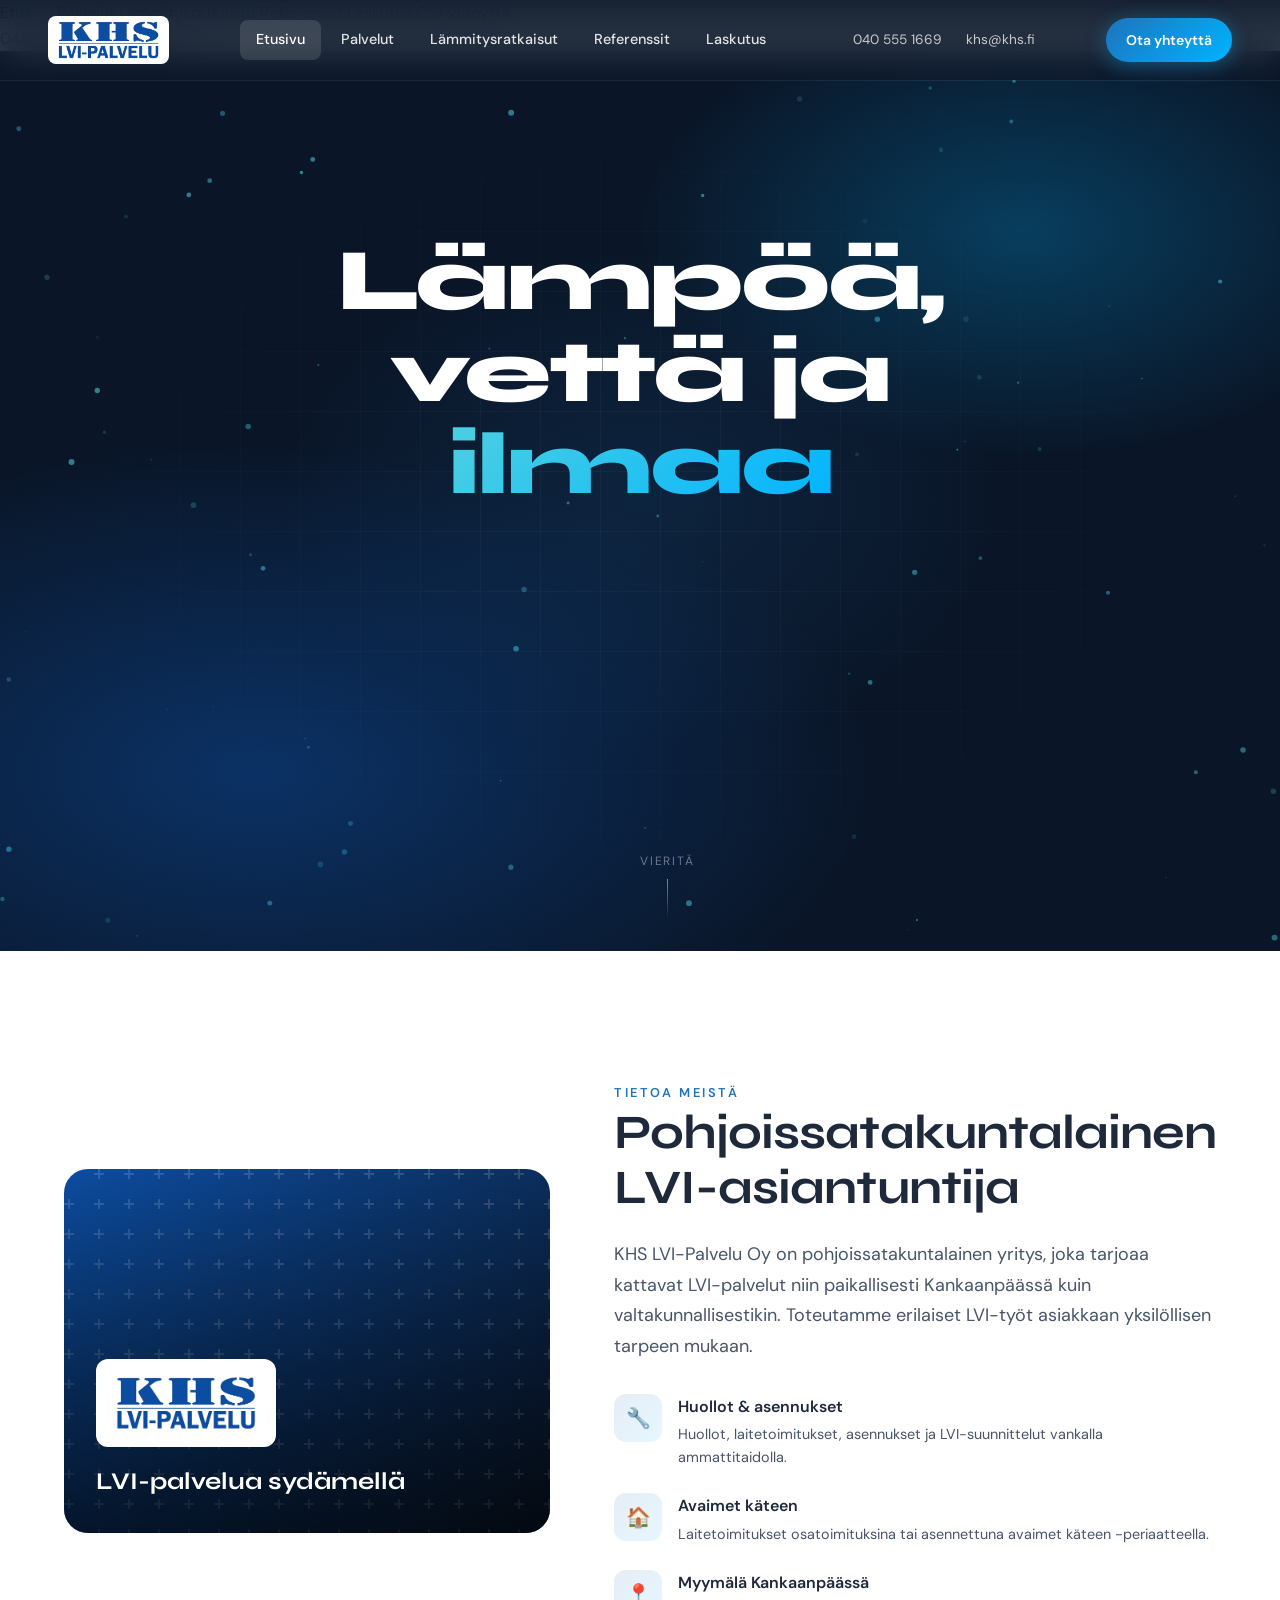
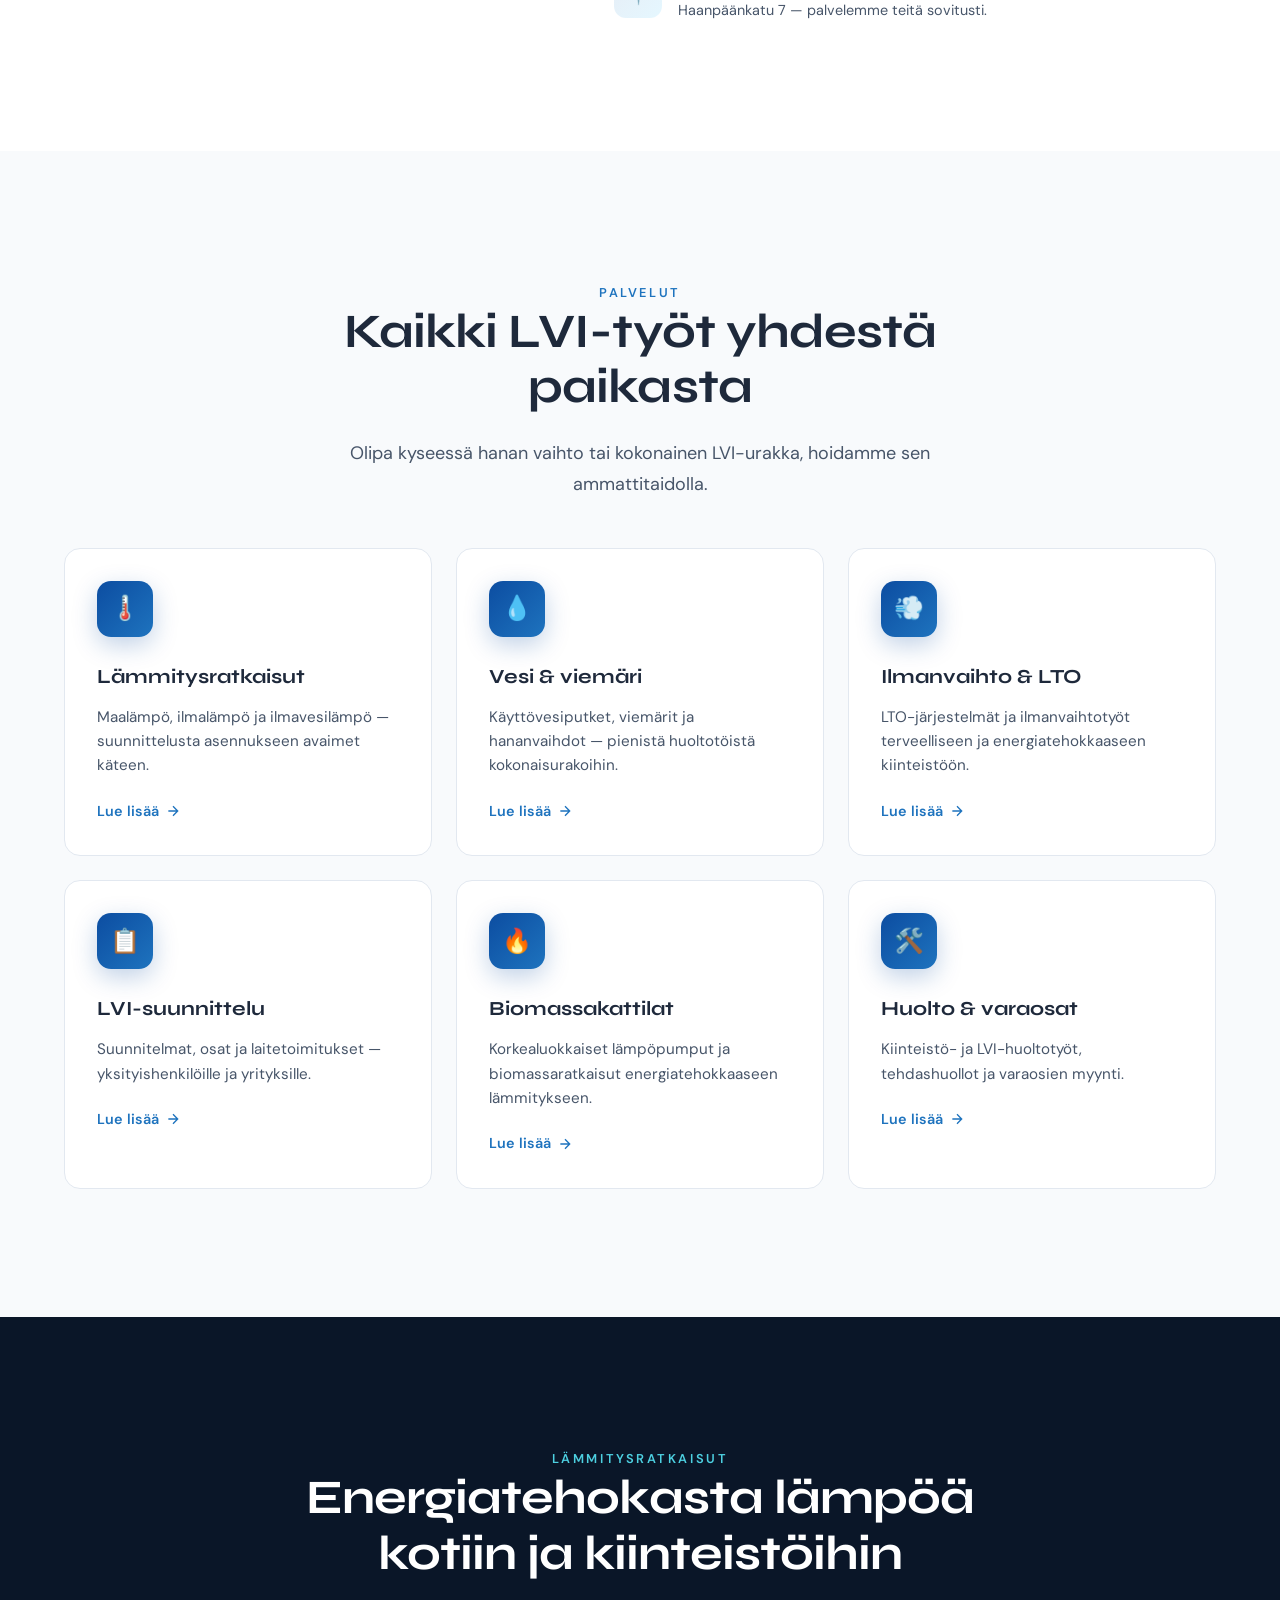
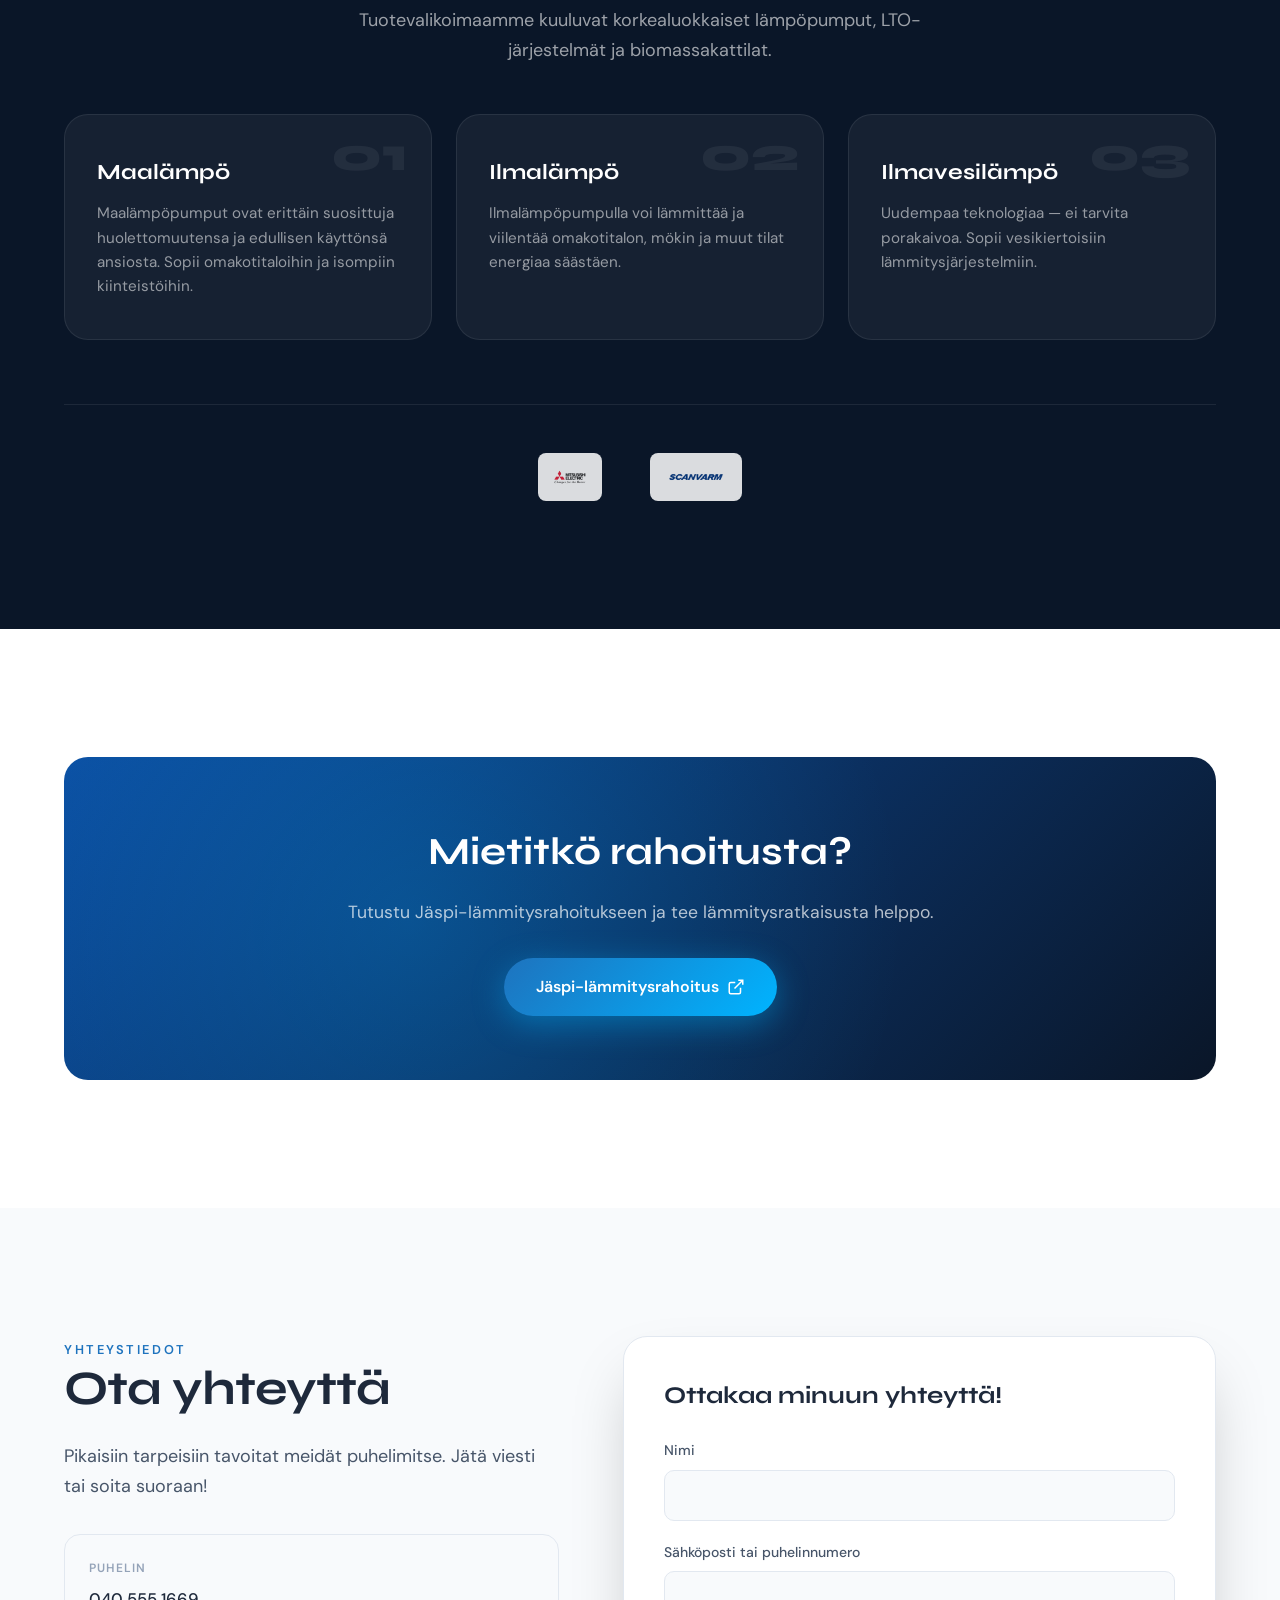
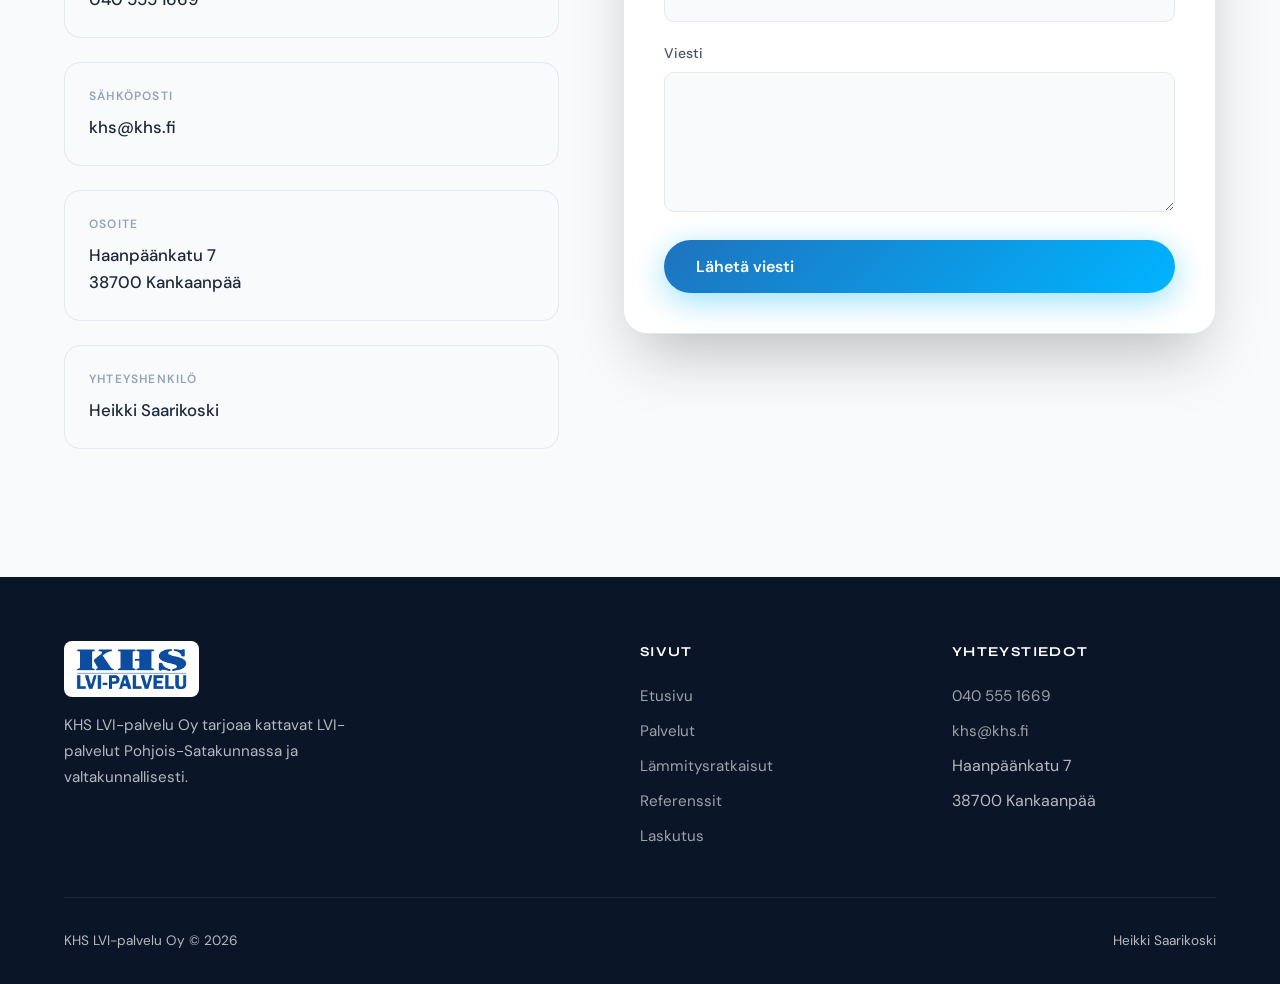
==== index.html @ 27356198 "Add modern KHS LVI-Palvelu website with hero animations and full content from khs.fi Co-authored-by:" ====
<!DOCTYPE html>
<html lang="fi">
<head>
  <meta charset="UTF-8">
  <meta name="viewport" content="width=device-width, initial-scale=1.0">
  <title>KHS LVI-Palvelu — Lämpö, vesi ja ilma</title>
  <meta name="description" content="KHS LVI-Palvelu Oy tarjoaa kattavat LVI-palvelut Kankaanpäässä ja valtakunnallisesti. Lämpöpumput, asennukset, huollot ja suunnittelu.">
  <link rel="preconnect" href="https://fonts.googleapis.com">
  <link rel="preconnect" href="https://fonts.gstatic.com" crossorigin>
  <link href="https://fonts.googleapis.com/css2?family=DM+Sans:ital,opsz,wght@0,9..40,400;0,9..40,500;0,9..40,600;0,9..40,700;1,9..40,400&family=Syne:wght@600;700;800&display=swap" rel="stylesheet">
  <link rel="stylesheet" href="css/styles.css">
  <link rel="icon" href="assets/KHS_logo_web.png" type="image/png">
</head>
<body>

  <!-- Preloader -->
  <div class="preloader" aria-hidden="true">
    <img src="assets/KHS_logo_web.png" alt="" class="preloader__logo">
    <div class="preloader__bar"><div class="preloader__progress"></div></div>
    <span class="preloader__text">Ladataan</span>
  </div>

  <!-- Navigation -->
  <nav class="nav nav--on-hero nav--at-top" aria-label="Päänavigaatio">
    <div class="nav__inner">
      <a href="index.html" class="nav__logo">
        <img src="assets/KHS_logo_web.png" alt="KHS LVI-Palvelu">
      </a>
      <ul class="nav__links">
        <li><a href="index.html" class="active">Etusivu</a></li>
        <li><a href="palvelut.html">Palvelut</a></li>
        <li><a href="lammitysratkaisut.html">Lämmitysratkaisut</a></li>
        <li><a href="referenssit.html">Referenssit</a></li>
        <li><a href="laskutus.html">Laskutus</a></li>
      </ul>
      <div class="nav__contact-bar">
        <a href="tel:+358405551669">040 555 1669</a>
        <a href="mailto:khs@khs.fi">khs@khs.fi</a>
      </div>
      <a href="yhteystiedot.html" class="nav__cta">Ota yhteyttä</a>
      <button class="nav__toggle" aria-label="Avaa valikko" aria-expanded="false">
        <span></span><span></span><span></span>
      </button>
    </div>
  </nav>

  <div class="nav__mobile" aria-hidden="true">
    <a href="index.html">Etusivu</a>
    <a href="palvelut.html">Palvelut</a>
    <a href="lammitysratkaisut.html">Lämmitysratkaisut</a>
    <a href="referenssit.html">Referenssit</a>
    <a href="laskutus.html">Laskutus</a>
    <a href="yhteystiedot.html">Ota yhteyttä</a>
    <div class="nav__mobile-contact">
      <a href="tel:+358405551669">040 555 1669</a>
      <a href="mailto:khs@khs.fi">khs@khs.fi</a>
    </div>
  </div>

  <!-- Hero -->
  <section class="hero" id="etusivu">
    <canvas class="hero__canvas" id="hero-canvas" aria-hidden="true"></canvas>
    <div class="hero__gradient" aria-hidden="true"></div>
    <div class="hero__grid" aria-hidden="true"></div>

    <div class="hero__content">
      <div class="hero__badge">Pohjois-Satakunta &middot; Kankaanpää</div>

      <h1 class="hero__title">
        <span class="word" style="animation-delay:2s">Lämpöä,</span>
        <span class="word" style="animation-delay:2.12s">vettä</span>
        <span class="word" style="animation-delay:2.24s">ja</span>
        <span class="word highlight" style="animation-delay:2.36s">ilmaa</span>
      </h1>

      <p class="hero__subtitle">
        Kattavat LVI-palvelut ammattitaidolla — hanan vaihdosta kokonaisiin urakoihin, paikallisesti ja valtakunnallisesti.
      </p>

      <div class="hero__actions">
        <a href="yhteystiedot.html" class="btn btn--primary">
          Pyydä tarjous
          <svg width="18" height="18" viewBox="0 0 24 24" fill="none" stroke="currentColor" stroke-width="2"><path d="M5 12h14M12 5l7 7-7 7"/></svg>
        </a>
        <a href="palvelut.html" class="btn btn--ghost">Tutustu palveluihin</a>
      </div>

      <div class="hero__stats">
        <div>
          <div class="hero__stat-num"><span data-count="15" data-suffix="+">0</span></div>
          <div class="hero__stat-label">Vuotta kokemusta</div>
        </div>
        <div>
          <div class="hero__stat-num"><span data-count="100" data-suffix="%">0</span></div>
          <div class="hero__stat-label">Asiakaslähtöisyys</div>
        </div>
        <div>
          <div class="hero__stat-num"><span data-count="24" data-suffix="/7">0</span></div>
          <div class="hero__stat-label">Pikainen tavoitettavuus</div>
        </div>
      </div>
    </div>

    <div class="hero__scroll" aria-hidden="true">
      <span>Vieritä</span>
      <div class="hero__scroll-line"></div>
    </div>
  </section>

  <!-- About -->
  <section class="section" id="meista">
    <div class="container">
      <div class="about-grid">
        <div class="about-visual reveal">
          <div class="about-visual__pattern"></div>
          <div class="about-visual__content">
            <img src="assets/KHS_logo_web.png" alt="KHS" class="about-visual__logo">
            <p class="about-visual__tagline">LVI-palvelua sydämellä</p>
          </div>
        </div>
        <div class="reveal">
          <span class="section__label">Tietoa meistä</span>
          <h2 class="section__title">Pohjoissatakuntalainen LVI-asiantuntija</h2>
          <p class="section__desc">
            KHS LVI-Palvelu Oy on pohjoissatakuntalainen yritys, joka tarjoaa kattavat LVI-palvelut niin paikallisesti Kankaanpäässä kuin valtakunnallisestikin. Toteutamme erilaiset LVI-työt asiakkaan yksilöllisen tarpeen mukaan.
          </p>
          <div class="about-features">
            <div class="about-feature">
              <div class="about-feature__icon">🔧</div>
              <div>
                <h4>Huollot &amp; asennukset</h4>
                <p>Huollot, laitetoimitukset, asennukset ja LVI-suunnittelut vankalla ammattitaidolla.</p>
              </div>
            </div>
            <div class="about-feature">
              <div class="about-feature__icon">🏠</div>
              <div>
                <h4>Avaimet käteen</h4>
                <p>Laitetoimitukset osatoimituksina tai asennettuna avaimet käteen -periaatteella.</p>
              </div>
            </div>
            <div class="about-feature">
              <div class="about-feature__icon">📍</div>
              <div>
                <h4>Myymälä Kankaanpäässä</h4>
                <p>Haanpäänkatu 7 — palvelemme teitä sovitusti.</p>
              </div>
            </div>
          </div>
        </div>
      </div>
    </div>
  </section>

  <!-- Services -->
  <section class="section section--gray" id="palvelut">
    <div class="container">
      <div class="reveal" style="text-align:center; max-width:700px; margin:0 auto;">
        <span class="section__label">Palvelut</span>
        <h2 class="section__title">Kaikki LVI-työt yhdestä paikasta</h2>
        <p class="section__desc" style="margin:0 auto;">
          Olipa kyseessä hanan vaihto tai kokonainen LVI-urakka, hoidamme sen ammattitaidolla.
        </p>
      </div>

      <div class="services-grid">
        <div class="service-card reveal">
          <div class="service-card__icon">🌡️</div>
          <h3>Lämmitysratkaisut</h3>
          <p>Maalämpö, ilmalämpö ja ilmavesilämpö — suunnittelusta asennukseen avaimet käteen.</p>
          <a href="lammitysratkaisut.html" class="service-card__link">
            Lue lisää <svg width="16" height="16" viewBox="0 0 24 24" fill="none" stroke="currentColor" stroke-width="2"><path d="M5 12h14M12 5l7 7-7 7"/></svg>
          </a>
        </div>
        <div class="service-card reveal">
          <div class="service-card__icon">💧</div>
          <h3>Vesi &amp; viemäri</h3>
          <p>Käyttövesiputket, viemärit ja hananvaihdot — pienistä huoltotöistä kokonaisurakoihin.</p>
          <a href="palvelut.html" class="service-card__link">
            Lue lisää <svg width="16" height="16" viewBox="0 0 24 24" fill="none" stroke="currentColor" stroke-width="2"><path d="M5 12h14M12 5l7 7-7 7"/></svg>
          </a>
        </div>
        <div class="service-card reveal">
          <div class="service-card__icon">💨</div>
          <h3>Ilmanvaihto &amp; LTO</h3>
          <p>LTO-järjestelmät ja ilmanvaihtotyöt terveelliseen ja energiatehokkaaseen kiinteistöön.</p>
          <a href="palvelut.html" class="service-card__link">
            Lue lisää <svg width="16" height="16" viewBox="0 0 24 24" fill="none" stroke="currentColor" stroke-width="2"><path d="M5 12h14M12 5l7 7-7 7"/></svg>
          </a>
        </div>
        <div class="service-card reveal">
          <div class="service-card__icon">📋</div>
          <h3>LVI-suunnittelu</h3>
          <p>Suunnitelmat, osat ja laitetoimitukset — yksityishenkilöille ja yrityksille.</p>
          <a href="palvelut.html" class="service-card__link">
            Lue lisää <svg width="16" height="16" viewBox="0 0 24 24" fill="none" stroke="currentColor" stroke-width="2"><path d="M5 12h14M12 5l7 7-7 7"/></svg>
          </a>
        </div>
        <div class="service-card reveal">
          <div class="service-card__icon">🔥</div>
          <h3>Biomassakattilat</h3>
          <p>Korkealuokkaiset lämpöpumput ja biomassaratkaisut energiatehokkaaseen lämmitykseen.</p>
          <a href="lammitysratkaisut.html" class="service-card__link">
            Lue lisää <svg width="16" height="16" viewBox="0 0 24 24" fill="none" stroke="currentColor" stroke-width="2"><path d="M5 12h14M12 5l7 7-7 7"/></svg>
          </a>
        </div>
        <div class="service-card reveal">
          <div class="service-card__icon">🛠️</div>
          <h3>Huolto &amp; varaosat</h3>
          <p>Kiinteistö- ja LVI-huoltotyöt, tehdashuollot ja varaosien myynti.</p>
          <a href="palvelut.html" class="service-card__link">
            Lue lisää <svg width="16" height="16" viewBox="0 0 24 24" fill="none" stroke="currentColor" stroke-width="2"><path d="M5 12h14M12 5l7 7-7 7"/></svg>
          </a>
        </div>
      </div>
    </div>
  </section>

  <!-- Heating -->
  <section class="section section--dark" id="lammitys">
    <div class="container">
      <div class="reveal" style="text-align:center; max-width:700px; margin:0 auto;">
        <span class="section__label">Lämmitysratkaisut</span>
        <h2 class="section__title">Energiatehokasta lämpöä kotiin ja kiinteistöihin</h2>
        <p class="section__desc" style="margin:0 auto;">
          Tuotevalikoimaamme kuuluvat korkealuokkaiset lämpöpumput, LTO-järjestelmät ja biomassakattilat.
        </p>
      </div>

      <div class="heating-showcase">
        <div class="heating-card reveal">
          <span class="heating-card__num">01</span>
          <h3>Maalämpö</h3>
          <p>Maalämpöpumput ovat erittäin suosittuja huolettomuutensa ja edullisen käyttönsä ansiosta. Sopii omakotitaloihin ja isompiin kiinteistöihin.</p>
        </div>
        <div class="heating-card reveal">
          <span class="heating-card__num">02</span>
          <h3>Ilmalämpö</h3>
          <p>Ilmalämpöpumpulla voi lämmittää ja viilentää omakotitalon, mökin ja muut tilat energiaa säästäen.</p>
        </div>
        <div class="heating-card reveal">
          <span class="heating-card__num">03</span>
          <h3>Ilmavesilämpö</h3>
          <p>Uudempaa teknologiaa — ei tarvita porakaivoa. Sopii vesikiertoisiin lämmitysjärjestelmiin.</p>
        </div>
      </div>

      <div class="partners reveal">
        <img src="assets/mitsubishi-logo.png" alt="Mitsubishi">
        <img src="assets/scanvarm-logo.png" alt="Scanvarm">
      </div>
    </div>
  </section>

  <!-- CTA -->
  <section class="section">
    <div class="container reveal">
      <div class="cta-banner">
        <div class="cta-banner__content">
          <h2>Mietitkö rahoitusta?</h2>
          <p>Tutustu Jäspi-lämmitysrahoitukseen ja tee lämmitysratkaisusta helppo.</p>
          <a href="https://jaspi.fi/rahoitus/" target="_blank" rel="noopener" class="btn btn--primary">
            Jäspi-lämmitysrahoitus
            <svg width="18" height="18" viewBox="0 0 24 24" fill="none" stroke="currentColor" stroke-width="2"><path d="M18 13v6a2 2 0 01-2 2H5a2 2 0 01-2-2V8a2 2 0 012-2h6M15 3h6v6M10 14L21 3"/></svg>
          </a>
        </div>
      </div>
    </div>
  </section>

  <!-- Contact -->
  <section class="section section--gray" id="yhteystiedot">
    <div class="container">
      <div class="contact-grid">
        <div class="reveal">
          <span class="section__label">Yhteystiedot</span>
          <h2 class="section__title">Ota yhteyttä</h2>
          <p class="section__desc">Pikaisiin tarpeisiin tavoitat meidät puhelimitse. Jätä viesti tai soita suoraan!</p>

          <div class="contact-info" style="margin-top:2rem;">
            <div class="contact-card">
              <div class="contact-card__label">Puhelin</div>
              <a href="tel:+358405551669">040 555 1669</a>
            </div>
            <div class="contact-card">
              <div class="contact-card__label">Sähköposti</div>
              <a href="mailto:khs@khs.fi">khs@khs.fi</a>
            </div>
            <div class="contact-card">
              <div class="contact-card__label">Osoite</div>
              <p>Haanpäänkatu 7<br>38700 Kankaanpää</p>
            </div>
            <div class="contact-card">
              <div class="contact-card__label">Yhteyshenkilö</div>
              <p>Heikki Saarikoski</p>
            </div>
          </div>
        </div>

        <div class="contact-form reveal">
          <h3>Ottakaa minuun yhteyttä!</h3>
          <form id="contact-form">
            <div class="form-group">
              <label for="name">Nimi</label>
              <input type="text" id="name" name="name" required>
            </div>
            <div class="form-group">
              <label for="contact">Sähköposti tai puhelinnumero</label>
              <input type="text" id="contact" name="contact" required>
            </div>
            <div class="form-group">
              <label for="message">Viesti</label>
              <textarea id="message" name="message" required></textarea>
            </div>
            <button type="submit" class="btn btn--primary" style="width:100%;">Lähetä viesti</button>
          </form>
        </div>
      </div>
    </div>
  </section>

  <!-- Footer -->
  <footer class="footer">
    <div class="container">
      <div class="footer__grid">
        <div class="footer__brand">
          <div class="footer__logo">
            <img src="assets/KHS_logo_web.png" alt="KHS LVI-Palvelu">
          </div>
          <p>KHS LVI-palvelu Oy tarjoaa kattavat LVI-palvelut Pohjois-Satakunnassa ja valtakunnallisesti.</p>
        </div>
        <div>
          <h4>Sivut</h4>
          <ul>
            <li><a href="index.html">Etusivu</a></li>
            <li><a href="palvelut.html">Palvelut</a></li>
            <li><a href="lammitysratkaisut.html">Lämmitysratkaisut</a></li>
            <li><a href="referenssit.html">Referenssit</a></li>
            <li><a href="laskutus.html">Laskutus</a></li>
          </ul>
        </div>
        <div>
          <h4>Yhteystiedot</h4>
          <ul>
            <li><a href="tel:+358405551669">040 555 1669</a></li>
            <li><a href="mailto:khs@khs.fi">khs@khs.fi</a></li>
            <li>Haanpäänkatu 7</li>
            <li>38700 Kankaanpää</li>
          </ul>
        </div>
      </div>
      <div class="footer__bottom">
        <span>KHS LVI-palvelu Oy &copy; 2026</span>
        <span>Heikki Saarikoski</span>
      </div>
    </div>
  </footer>

  <script src="js/main.js"></script>
</body>
</html>
---- css/styles.css ----
/* KHS LVI-Palvelu — Modern site styles */

:root {
  --blue-deep: #0a1628;
  --blue-brand: #0c4da1;
  --blue-logo: #004a99;
  --blue-accent: #1e73be;
  --blue-glow: #00b4ff;
  --cyan: #4dd0e1;
  --white: #ffffff;
  --gray-50: #f8fafc;
  --gray-100: #f1f5f9;
  --gray-200: #e2e8f0;
  --gray-400: #94a3b8;
  --gray-600: #475569;
  --gray-800: #1e293b;
  --radius: 16px;
  --radius-lg: 24px;
  --shadow: 0 25px 50px -12px rgba(12, 77, 161, 0.15);
  --shadow-lg: 0 32px 64px -16px rgba(0, 0, 0, 0.25);
  --font-display: 'Syne', system-ui, sans-serif;
  --font-body: 'DM Sans', system-ui, sans-serif;
  --nav-height: 80px;
  --transition: 0.4s cubic-bezier(0.16, 1, 0.3, 1);
}

*, *::before, *::after { box-sizing: border-box; margin: 0; padding: 0; }

html {
  scroll-behavior: smooth;
  font-size: 16px;
}

body {
  font-family: var(--font-body);
  color: var(--gray-800);
  background: var(--white);
  line-height: 1.6;
  overflow-x: hidden;
}

body.loading { overflow: hidden; }

img { max-width: 100%; height: auto; display: block; }
a { color: var(--blue-accent); text-decoration: none; transition: color 0.2s; }
a:hover { color: var(--blue-brand); }

/* ─── Preloader ─── */
.preloader {
  position: fixed;
  inset: 0;
  z-index: 10000;
  background: var(--blue-deep);
  display: flex;
  flex-direction: column;
  align-items: center;
  justify-content: center;
  gap: 2rem;
  transition: opacity 0.8s ease, visibility 0.8s ease;
}

.preloader.hidden {
  opacity: 0;
  visibility: hidden;
  pointer-events: none;
}

.preloader__logo {
  width: min(280px, 70vw);
  opacity: 0;
  transform: scale(0.8);
  animation: logoReveal 1.2s var(--transition) 0.2s forwards;
  filter: drop-shadow(0 0 40px rgba(0, 180, 255, 0.4));
}

.preloader__bar {
  width: 200px;
  height: 2px;
  background: rgba(255,255,255,0.1);
  border-radius: 2px;
  overflow: hidden;
}

.preloader__progress {
  height: 100%;
  width: 0;
  background: linear-gradient(90deg, var(--blue-accent), var(--blue-glow));
  border-radius: 2px;
  animation: loadBar 1.8s ease-in-out forwards;
}

.preloader__text {
  font-family: var(--font-display);
  font-size: 0.75rem;
  letter-spacing: 0.3em;
  text-transform: uppercase;
  color: rgba(255,255,255,0.4);
}

@keyframes logoReveal {
  to { opacity: 1; transform: scale(1); }
}

@keyframes loadBar {
  to { width: 100%; }
}

/* ─── Navigation ─── */
.nav {
  position: fixed;
  top: 0;
  left: 0;
  right: 0;
  z-index: 1000;
  height: var(--nav-height);
  display: flex;
  align-items: center;
  padding: 0 clamp(1rem, 4vw, 3rem);
  transition: background 0.4s ease, backdrop-filter 0.4s ease, box-shadow 0.4s ease;
}

/* Tumma lasipinta hero-osion päällä (myös sivun yläreuna) */
.nav--on-hero {
  background: rgba(10, 22, 40, 0.82);
  backdrop-filter: blur(18px);
  -webkit-backdrop-filter: blur(18px);
  box-shadow: 0 1px 0 rgba(255, 255, 255, 0.07);
}

.nav--on-hero.nav--at-top {
  background: linear-gradient(
    180deg,
    rgba(10, 22, 40, 0.95) 0%,
    rgba(10, 22, 40, 0.78) 100%
  );
}

/* Kiinteä vaalea palkki kun hero on vieritetty ohi */
.nav--solid {
  background: rgba(255, 255, 255, 0.97);
  backdrop-filter: blur(20px);
  -webkit-backdrop-filter: blur(20px);
  box-shadow: 0 1px 0 var(--gray-200);
}

.nav__inner {
  width: 100%;
  max-width: 1400px;
  margin: 0 auto;
  display: flex;
  align-items: center;
  justify-content: space-between;
  gap: 2rem;
}

.nav__logo img {
  height: 48px;
  width: auto;
  transition: transform 0.3s;
  background: var(--white);
  padding: 4px 10px;
  border-radius: 8px;
}

.nav__logo:hover img { transform: scale(1.03); }

.nav__links {
  display: flex;
  align-items: center;
  gap: 0.25rem;
  list-style: none;
}

.nav__links a {
  display: block;
  padding: 0.5rem 1rem;
  font-size: 0.9rem;
  font-weight: 500;
  border-radius: 8px;
  transition: color 0.2s, background 0.2s;
}

/* Tumma tausta (hero) */
.nav--on-hero .nav__links a { color: rgba(255, 255, 255, 0.88); }
.nav--on-hero .nav__links a:hover,
.nav--on-hero .nav__links a.active {
  color: var(--white);
  background: rgba(255, 255, 255, 0.12);
}

/* Vaalea tausta (sisältö) */
.nav--solid .nav__links a { color: var(--gray-600); }
.nav--solid .nav__links a:hover,
.nav--solid .nav__links a.active {
  color: var(--blue-brand);
  background: var(--gray-100);
}

.nav__cta {
  display: inline-flex;
  align-items: center;
  gap: 0.5rem;
  padding: 0.65rem 1.25rem;
  background: linear-gradient(135deg, var(--blue-accent), var(--blue-glow));
  color: var(--white) !important;
  font-weight: 600;
  font-size: 0.875rem;
  border-radius: 100px;
  box-shadow: 0 4px 20px rgba(0, 180, 255, 0.35);
  transition: transform 0.2s, box-shadow 0.2s;
}

.nav__cta:hover {
  transform: translateY(-2px);
  box-shadow: 0 8px 30px rgba(0, 180, 255, 0.5);
  color: var(--white) !important;
}

.nav__toggle {
  display: none;
  background: none;
  border: none;
  cursor: pointer;
  padding: 0.5rem;
}

.nav__toggle span {
  display: block;
  width: 24px;
  height: 2px;
  background: currentColor;
  margin: 5px 0;
  transition: 0.3s;
}

.nav--on-hero .nav__toggle { color: var(--white); }
.nav--solid .nav__toggle { color: var(--gray-800); }

.nav__contact-bar {
  display: flex;
  gap: 1.5rem;
  font-size: 0.85rem;
}

.nav__contact-bar a {
  display: flex;
  align-items: center;
  gap: 0.4rem;
  transition: color 0.2s;
}

.nav--on-hero .nav__contact-bar a { color: rgba(255, 255, 255, 0.75); }
.nav--solid .nav__contact-bar a { color: var(--gray-600); }

/* ─── Hero ─── */
.hero {
  position: relative;
  min-height: 100vh;
  min-height: 100dvh;
  display: flex;
  align-items: center;
  justify-content: center;
  overflow: hidden;
  background: var(--blue-deep);
}

.hero__canvas {
  position: absolute;
  inset: 0;
  width: 100%;
  height: 100%;
}

.hero__gradient {
  position: absolute;
  inset: 0;
  background:
    radial-gradient(ellipse 80% 60% at 20% 80%, rgba(12, 77, 161, 0.5) 0%, transparent 60%),
    radial-gradient(ellipse 60% 50% at 80% 20%, rgba(0, 180, 255, 0.25) 0%, transparent 50%),
    radial-gradient(ellipse 40% 40% at 50% 50%, rgba(30, 115, 190, 0.15) 0%, transparent 70%);
  animation: gradientShift 12s ease-in-out infinite alternate;
}

@keyframes gradientShift {
  0% { opacity: 0.8; transform: scale(1); }
  100% { opacity: 1; transform: scale(1.05); }
}

.hero__grid {
  position: absolute;
  inset: 0;
  background-image:
    linear-gradient(rgba(255,255,255,0.03) 1px, transparent 1px),
    linear-gradient(90deg, rgba(255,255,255,0.03) 1px, transparent 1px);
  background-size: 60px 60px;
  mask-image: radial-gradient(ellipse 70% 70% at 50% 50%, black 20%, transparent 70%);
}

.hero__content {
  position: relative;
  z-index: 2;
  text-align: center;
  padding: calc(var(--nav-height) + 2rem) clamp(1.5rem, 5vw, 4rem) 4rem;
  max-width: 1000px;
}

.hero__badge {
  display: inline-flex;
  align-items: center;
  gap: 0.5rem;
  padding: 0.5rem 1rem;
  background: rgba(255,255,255,0.08);
  border: 1px solid rgba(255,255,255,0.12);
  border-radius: 100px;
  font-size: 0.8rem;
  color: var(--cyan);
  margin-bottom: 2rem;
  opacity: 0;
  transform: translateY(20px);
  animation: fadeUp 0.8s var(--transition) 2s forwards;
}

.hero__badge::before {
  content: '';
  width: 6px;
  height: 6px;
  background: var(--cyan);
  border-radius: 50%;
  animation: pulse 2s infinite;
}

@keyframes pulse {
  0%, 100% { opacity: 1; transform: scale(1); }
  50% { opacity: 0.5; transform: scale(1.5); }
}

.hero__title {
  font-family: var(--font-display);
  font-size: clamp(2.5rem, 8vw, 5.5rem);
  font-weight: 800;
  color: var(--white);
  line-height: 1.05;
  letter-spacing: -0.03em;
  margin-bottom: 1.5rem;
}

.hero__title .word {
  display: inline-block;
  opacity: 0;
  transform: translateY(60px) rotateX(40deg);
  animation: wordReveal 0.9s var(--transition) forwards;
}

.hero__title .highlight {
  background: linear-gradient(135deg, var(--cyan), var(--blue-glow));
  -webkit-background-clip: text;
  -webkit-text-fill-color: transparent;
  background-clip: text;
}

@keyframes wordReveal {
  to { opacity: 1; transform: translateY(0) rotateX(0); }
}

.hero__subtitle {
  font-size: clamp(1rem, 2.5vw, 1.25rem);
  color: rgba(255,255,255,0.65);
  max-width: 600px;
  margin: 0 auto 2.5rem;
  opacity: 0;
  animation: fadeUp 0.8s var(--transition) 2.4s forwards;
}

@keyframes fadeUp {
  to { opacity: 1; transform: translateY(0); }
}

.hero__actions {
  display: flex;
  flex-wrap: wrap;
  gap: 1rem;
  justify-content: center;
  opacity: 0;
  animation: fadeUp 0.8s var(--transition) 2.6s forwards;
}

.btn {
  display: inline-flex;
  align-items: center;
  gap: 0.5rem;
  padding: 1rem 2rem;
  font-family: var(--font-body);
  font-size: 1rem;
  font-weight: 600;
  border-radius: 100px;
  border: none;
  cursor: pointer;
  transition: all 0.3s;
  text-decoration: none;
}

.btn--primary {
  background: linear-gradient(135deg, var(--blue-accent), var(--blue-glow));
  color: var(--white);
  box-shadow: 0 8px 32px rgba(0, 180, 255, 0.4);
}

.btn--primary:hover {
  transform: translateY(-3px);
  box-shadow: 0 12px 40px rgba(0, 180, 255, 0.55);
  color: var(--white);
}

.btn--ghost {
  background: rgba(255,255,255,0.08);
  color: var(--white);
  border: 1px solid rgba(255,255,255,0.2);
  backdrop-filter: blur(10px);
}

.btn--ghost:hover {
  background: rgba(255,255,255,0.15);
  color: var(--white);
  transform: translateY(-3px);
}

.btn--outline {
  background: transparent;
  color: var(--blue-brand);
  border: 2px solid var(--blue-brand);
}

.btn--outline:hover {
  background: var(--blue-brand);
  color: var(--white);
}

.hero__scroll {
  position: absolute;
  bottom: 2rem;
  left: 50%;
  transform: translateX(-50%);
  display: flex;
  flex-direction: column;
  align-items: center;
  gap: 0.5rem;
  color: rgba(255,255,255,0.4);
  font-size: 0.75rem;
  letter-spacing: 0.15em;
  text-transform: uppercase;
  opacity: 0;
  animation: fadeUp 0.8s ease 3s forwards;
}

.hero__scroll-line {
  width: 1px;
  height: 40px;
  background: linear-gradient(to bottom, var(--blue-glow), transparent);
  animation: scrollBounce 2s ease-in-out infinite;
}

@keyframes scrollBounce {
  0%, 100% { transform: scaleY(1); opacity: 1; }
  50% { transform: scaleY(0.5); opacity: 0.5; }
}

.hero__stats {
  display: flex;
  justify-content: center;
  gap: clamp(2rem, 6vw, 5rem);
  margin-top: 4rem;
  padding-top: 3rem;
  border-top: 1px solid rgba(255,255,255,0.08);
  opacity: 0;
  animation: fadeUp 0.8s var(--transition) 2.8s forwards;
}

.hero__stat-num {
  font-family: var(--font-display);
  font-size: clamp(2rem, 4vw, 3rem);
  font-weight: 800;
  color: var(--white);
  line-height: 1;
}

.hero__stat-num span {
  background: linear-gradient(135deg, var(--cyan), var(--blue-glow));
  -webkit-background-clip: text;
  -webkit-text-fill-color: transparent;
  background-clip: text;
}

.hero__stat-label {
  font-size: 0.85rem;
  color: rgba(255,255,255,0.5);
  margin-top: 0.25rem;
}

/* ─── Sections ─── */
.section {
  padding: clamp(4rem, 10vw, 8rem) clamp(1.5rem, 5vw, 4rem);
}

.section--gray { background: var(--gray-50); }
.section--dark { background: var(--blue-deep); color: var(--white); }

.container {
  max-width: 1200px;
  margin: 0 auto;
}

.section__label {
  font-size: 0.8rem;
  font-weight: 600;
  letter-spacing: 0.2em;
  text-transform: uppercase;
  color: var(--blue-accent);
  margin-bottom: 1rem;
}

.section--dark .section__label { color: var(--cyan); }

.section__title {
  font-family: var(--font-display);
  font-size: clamp(2rem, 4vw, 3rem);
  font-weight: 700;
  line-height: 1.15;
  letter-spacing: -0.02em;
  margin-bottom: 1.5rem;
}

.section__desc {
  font-size: 1.125rem;
  color: var(--gray-600);
  max-width: 640px;
  line-height: 1.7;
}

.section--dark .section__desc { color: rgba(255,255,255,0.6); }

/* Reveal animations */
.reveal {
  opacity: 0;
  transform: translateY(40px);
  transition: opacity 0.8s var(--transition), transform 0.8s var(--transition);
}

.reveal.visible {
  opacity: 1;
  transform: translateY(0);
}

/* ─── About ─── */
.about-grid {
  display: grid;
  grid-template-columns: 1fr 1fr;
  gap: 4rem;
  align-items: center;
}

.about-visual {
  position: relative;
  border-radius: var(--radius-lg);
  overflow: hidden;
  aspect-ratio: 4/3;
  background: linear-gradient(135deg, var(--blue-brand), var(--blue-deep));
}

.about-visual__pattern {
  position: absolute;
  inset: 0;
  opacity: 0.15;
  background-image: url("data:image/svg+xml,%3Csvg width='60' height='60' viewBox='0 0 60 60' xmlns='http://www.w3.org/2000/svg'%3E%3Cg fill='none' fill-rule='evenodd'%3E%3Cg fill='%23ffffff' fill-opacity='1'%3E%3Cpath d='M36 34v-4h-2v4h-4v2h4v4h2v-4h4v-2h-4zm0-30V0h-2v4h-4v2h4v4h2V6h4V4h-4zM6 34v-4H4v4H0v2h4v4h2v-4h4v-2H6zM6 4V0H4v4H0v2h4v4h2V6h4V4H6z'/%3E%3C/g%3E%3C/g%3E%3C/svg%3E");
}

.about-visual__content {
  position: absolute;
  inset: 0;
  display: flex;
  flex-direction: column;
  justify-content: flex-end;
  padding: 2rem;
  background: linear-gradient(to top, rgba(0,0,0,0.6), transparent);
}

.about-visual__logo {
  width: 180px;
  background: var(--white);
  padding: 1rem 1.25rem;
  border-radius: 12px;
  margin-bottom: 1rem;
}

.about-visual__tagline {
  font-family: var(--font-display);
  font-size: 1.5rem;
  font-weight: 700;
  color: var(--white);
}

.about-features {
  display: grid;
  gap: 1.5rem;
  margin-top: 2rem;
}

.about-feature {
  display: flex;
  gap: 1rem;
  align-items: flex-start;
}

.about-feature__icon {
  flex-shrink: 0;
  width: 48px;
  height: 48px;
  display: flex;
  align-items: center;
  justify-content: center;
  background: linear-gradient(135deg, rgba(12,77,161,0.1), rgba(0,180,255,0.1));
  border-radius: 12px;
  font-size: 1.25rem;
}

.about-feature h4 {
  font-weight: 600;
  margin-bottom: 0.25rem;
}

.about-feature p {
  font-size: 0.9rem;
  color: var(--gray-600);
}

/* ─── Services cards ─── */
.services-grid {
  display: grid;
  grid-template-columns: repeat(auto-fit, minmax(280px, 1fr));
  gap: 1.5rem;
  margin-top: 3rem;
}

.service-card {
  position: relative;
  padding: 2rem;
  background: var(--white);
  border-radius: var(--radius);
  border: 1px solid var(--gray-200);
  transition: all 0.4s var(--transition);
  overflow: hidden;
}

.service-card::before {
  content: '';
  position: absolute;
  top: 0;
  left: 0;
  right: 0;
  height: 3px;
  background: linear-gradient(90deg, var(--blue-accent), var(--blue-glow));
  transform: scaleX(0);
  transform-origin: left;
  transition: transform 0.4s var(--transition);
}

.service-card:hover {
  transform: translateY(-8px);
  box-shadow: var(--shadow);
  border-color: transparent;
}

.service-card:hover::before { transform: scaleX(1); }

.service-card__icon {
  width: 56px;
  height: 56px;
  display: flex;
  align-items: center;
  justify-content: center;
  background: linear-gradient(135deg, var(--blue-brand), var(--blue-accent));
  border-radius: 14px;
  font-size: 1.5rem;
  margin-bottom: 1.5rem;
  box-shadow: 0 8px 24px rgba(12, 77, 161, 0.25);
}

.service-card h3 {
  font-family: var(--font-display);
  font-size: 1.25rem;
  font-weight: 700;
  margin-bottom: 0.75rem;
}

.service-card p {
  font-size: 0.95rem;
  color: var(--gray-600);
  margin-bottom: 1.25rem;
}

.service-card__link {
  display: inline-flex;
  align-items: center;
  gap: 0.4rem;
  font-weight: 600;
  font-size: 0.9rem;
}

.service-card__link svg {
  transition: transform 0.2s;
}

.service-card:hover .service-card__link svg {
  transform: translateX(4px);
}

/* ─── Heating showcase ─── */
.heating-showcase {
  display: grid;
  grid-template-columns: repeat(3, 1fr);
  gap: 1.5rem;
  margin-top: 3rem;
}

.heating-card {
  position: relative;
  padding: 2.5rem 2rem;
  border-radius: var(--radius-lg);
  background: rgba(255,255,255,0.05);
  border: 1px solid rgba(255,255,255,0.08);
  transition: all 0.4s;
  overflow: hidden;
}

.heating-card:hover {
  background: rgba(255,255,255,0.08);
  border-color: rgba(0, 180, 255, 0.3);
  transform: translateY(-4px);
}

.heating-card__num {
  font-family: var(--font-display);
  font-size: 3rem;
  font-weight: 800;
  color: rgba(255,255,255,0.06);
  position: absolute;
  top: 1rem;
  right: 1.5rem;
  line-height: 1;
}

.heating-card h3 {
  font-family: var(--font-display);
  font-size: 1.35rem;
  font-weight: 700;
  margin-bottom: 0.75rem;
  color: var(--white);
}

.heating-card p {
  font-size: 0.95rem;
  color: rgba(255,255,255,0.55);
  line-height: 1.6;
}

.partners {
  display: flex;
  align-items: center;
  justify-content: center;
  gap: 3rem;
  flex-wrap: wrap;
  margin-top: 4rem;
  padding-top: 3rem;
  border-top: 1px solid rgba(255,255,255,0.08);
}

.partners img {
  height: 48px;
  width: auto;
  opacity: 0.85;
  background: var(--white);
  padding: 8px 16px;
  border-radius: 8px;
  transition: opacity 0.3s;
}

.partners img:hover { opacity: 1; }

/* ─── References ─── */
.refs-timeline {
  margin-top: 3rem;
}

.refs-year {
  margin-bottom: 3rem;
}

.refs-year h3 {
  font-family: var(--font-display);
  font-size: 2rem;
  font-weight: 800;
  color: var(--blue-brand);
  margin-bottom: 1.5rem;
  display: flex;
  align-items: center;
  gap: 1rem;
}

.refs-year h3::after {
  content: '';
  flex: 1;
  height: 1px;
  background: var(--gray-200);
}

.refs-list {
  display: grid;
  gap: 1rem;
  list-style: none;
}

.refs-item {
  padding: 1.25rem 1.5rem;
  background: var(--white);
  border-radius: var(--radius);
  border: 1px solid var(--gray-200);
  transition: all 0.3s;
}

.refs-item:hover {
  border-color: var(--blue-accent);
  box-shadow: var(--shadow);
}

.refs-item strong {
  display: block;
  font-weight: 600;
  margin-bottom: 0.25rem;
}

.refs-item span {
  font-size: 0.9rem;
  color: var(--gray-600);
}

.refs-sub {
  list-style: none;
  margin-top: 0.5rem;
  padding-left: 1rem;
  border-left: 2px solid var(--blue-accent);
}

.refs-sub li {
  font-size: 0.85rem;
  color: var(--gray-600);
  padding: 0.15rem 0;
}

/* ─── Contact ─── */
.contact-grid {
  display: grid;
  grid-template-columns: 1fr 1.2fr;
  gap: 4rem;
  align-items: start;
}

.contact-info {
  display: grid;
  gap: 1.5rem;
}

.contact-card {
  padding: 1.5rem;
  background: var(--gray-50);
  border-radius: var(--radius);
  border: 1px solid var(--gray-200);
  transition: all 0.3s;
}

.contact-card:hover {
  border-color: var(--blue-accent);
  box-shadow: var(--shadow);
}

.contact-card__label {
  font-size: 0.75rem;
  font-weight: 600;
  text-transform: uppercase;
  letter-spacing: 0.1em;
  color: var(--gray-400);
  margin-bottom: 0.5rem;
}

.contact-card a,
.contact-card p {
  font-size: 1.05rem;
  color: var(--gray-800);
  font-weight: 500;
}

.contact-form {
  background: var(--white);
  padding: 2.5rem;
  border-radius: var(--radius-lg);
  box-shadow: var(--shadow-lg);
  border: 1px solid var(--gray-200);
}

.contact-form h3 {
  font-family: var(--font-display);
  font-size: 1.5rem;
  font-weight: 700;
  margin-bottom: 1.5rem;
}

.form-group {
  margin-bottom: 1.25rem;
}

.form-group label {
  display: block;
  font-size: 0.875rem;
  font-weight: 500;
  margin-bottom: 0.5rem;
  color: var(--gray-600);
}

.form-group input,
.form-group textarea {
  width: 100%;
  padding: 0.875rem 1rem;
  font-family: var(--font-body);
  font-size: 1rem;
  border: 1px solid var(--gray-200);
  border-radius: 10px;
  background: var(--gray-50);
  transition: all 0.2s;
  color: var(--gray-800);
}

.form-group input:focus,
.form-group textarea:focus {
  outline: none;
  border-color: var(--blue-accent);
  background: var(--white);
  box-shadow: 0 0 0 3px rgba(30, 115, 190, 0.15);
}

.form-group textarea {
  resize: vertical;
  min-height: 140px;
}

/* ─── CTA Banner ─── */
.cta-banner {
  position: relative;
  padding: 4rem;
  border-radius: var(--radius-lg);
  background: linear-gradient(135deg, var(--blue-brand), var(--blue-deep));
  overflow: hidden;
  text-align: center;
}

.cta-banner::before {
  content: '';
  position: absolute;
  inset: 0;
  background: radial-gradient(circle at 30% 50%, rgba(0, 180, 255, 0.2), transparent 60%);
}

.cta-banner__content {
  position: relative;
  z-index: 1;
}

.cta-banner h2 {
  font-family: var(--font-display);
  font-size: clamp(1.75rem, 3vw, 2.5rem);
  font-weight: 700;
  color: var(--white);
  margin-bottom: 1rem;
}

.cta-banner p {
  color: rgba(255,255,255,0.7);
  margin-bottom: 2rem;
  font-size: 1.1rem;
}

/* ─── Page header (subpages) ─── */
.page-hero {
  padding: calc(var(--nav-height) + 4rem) clamp(1.5rem, 5vw, 4rem) 4rem;
  background: linear-gradient(135deg, var(--blue-deep) 0%, var(--blue-brand) 100%);
  position: relative;
  overflow: hidden;
}

.page-hero::before {
  content: '';
  position: absolute;
  inset: 0;
  background:
    radial-gradient(ellipse 50% 80% at 80% 50%, rgba(0, 180, 255, 0.15), transparent),
    radial-gradient(ellipse 40% 60% at 10% 80%, rgba(30, 115, 190, 0.2), transparent);
}

.page-hero .container {
  position: relative;
  z-index: 1;
}

.page-hero h1 {
  font-family: var(--font-display);
  font-size: clamp(2.5rem, 5vw, 4rem);
  font-weight: 800;
  color: var(--white);
  letter-spacing: -0.02em;
  margin-bottom: 1rem;
}

.page-hero p {
  font-size: 1.15rem;
  color: rgba(255,255,255,0.65);
  max-width: 600px;
}

/* ─── Content pages ─── */
.content-page {
  padding: 4rem clamp(1.5rem, 5vw, 4rem) 6rem;
}

.content-page .prose {
  max-width: 800px;
}

.content-page .prose h2 {
  font-family: var(--font-display);
  font-size: 1.75rem;
  font-weight: 700;
  margin: 2.5rem 0 1rem;
  color: var(--blue-brand);
}

.content-page .prose h2:first-child { margin-top: 0; }

.content-page .prose p {
  margin-bottom: 1.25rem;
  line-height: 1.8;
  color: var(--gray-600);
}

.content-page .prose ul {
  margin: 1rem 0 1.5rem 1.5rem;
  color: var(--gray-600);
}

.content-page .prose ul li {
  margin-bottom: 0.5rem;
  line-height: 1.7;
}

.content-page .prose ul ul {
  margin-top: 0.5rem;
  list-style: circle;
}

.content-page .prose strong { color: var(--gray-800); }

.info-box {
  padding: 2rem;
  background: var(--gray-50);
  border-radius: var(--radius);
  border-left: 4px solid var(--blue-accent);
  margin: 2rem 0;
}

.info-box p { margin-bottom: 0.5rem; }
.info-box p:last-child { margin-bottom: 0; }

/* ─── Footer ─── */
.footer {
  background: var(--blue-deep);
  color: rgba(255,255,255,0.7);
  padding: 4rem clamp(1.5rem, 5vw, 4rem) 2rem;
}

.footer__grid {
  display: grid;
  grid-template-columns: 2fr 1fr 1fr;
  gap: 3rem;
  margin-bottom: 3rem;
}

.footer__logo img {
  height: 56px;
  background: var(--white);
  padding: 6px 12px;
  border-radius: 8px;
  margin-bottom: 1rem;
}

.footer__brand p {
  font-size: 0.95rem;
  line-height: 1.7;
  max-width: 320px;
}

.footer h4 {
  font-family: var(--font-display);
  font-size: 0.85rem;
  font-weight: 700;
  text-transform: uppercase;
  letter-spacing: 0.1em;
  color: var(--white);
  margin-bottom: 1.25rem;
}

.footer ul {
  list-style: none;
  display: grid;
  gap: 0.6rem;
}

.footer a {
  color: rgba(255,255,255,0.6);
  font-size: 0.95rem;
  transition: color 0.2s;
}

.footer a:hover { color: var(--cyan); }

.footer__bottom {
  padding-top: 2rem;
  border-top: 1px solid rgba(255,255,255,0.08);
  display: flex;
  justify-content: space-between;
  align-items: center;
  flex-wrap: wrap;
  gap: 1rem;
  font-size: 0.85rem;
}

/* ─── Mobile nav ─── */
@media (max-width: 900px) {
  .nav__links,
  .nav__contact-bar { display: none; }

  .nav__toggle { display: block; }

  .nav__mobile {
    position: fixed;
    inset: 0;
    z-index: 999;
    background: rgba(10, 22, 40, 0.97);
    backdrop-filter: blur(20px);
    display: flex;
    flex-direction: column;
    align-items: center;
    justify-content: center;
    gap: 0.5rem;
    opacity: 0;
    visibility: hidden;
    transition: all 0.4s;
  }

  .nav__mobile.open {
    opacity: 1;
    visibility: visible;
  }

  .nav__mobile a {
    font-family: var(--font-display);
    font-size: 1.5rem;
    font-weight: 600;
    color: var(--white);
    padding: 0.75rem 2rem;
    border-radius: 8px;
    transition: background 0.2s;
  }

  .nav__mobile a:hover { background: rgba(255,255,255,0.08); }

  .nav__mobile-contact {
    margin-top: 2rem;
    display: flex;
    flex-direction: column;
    align-items: center;
    gap: 0.75rem;
    font-size: 0.95rem;
  }

  .nav__mobile-contact a { color: var(--cyan); font-size: 1rem; }

  .about-grid,
  .contact-grid,
  .heating-showcase,
  .footer__grid {
    grid-template-columns: 1fr;
  }

  .heating-showcase { grid-template-columns: 1fr; }
}

@media (max-width: 600px) {
  .hero__stats { flex-direction: column; gap: 1.5rem; text-align: center; }
  .hero__actions { flex-direction: column; align-items: center; }
  .btn { width: 100%; justify-content: center; max-width: 300px; }
}
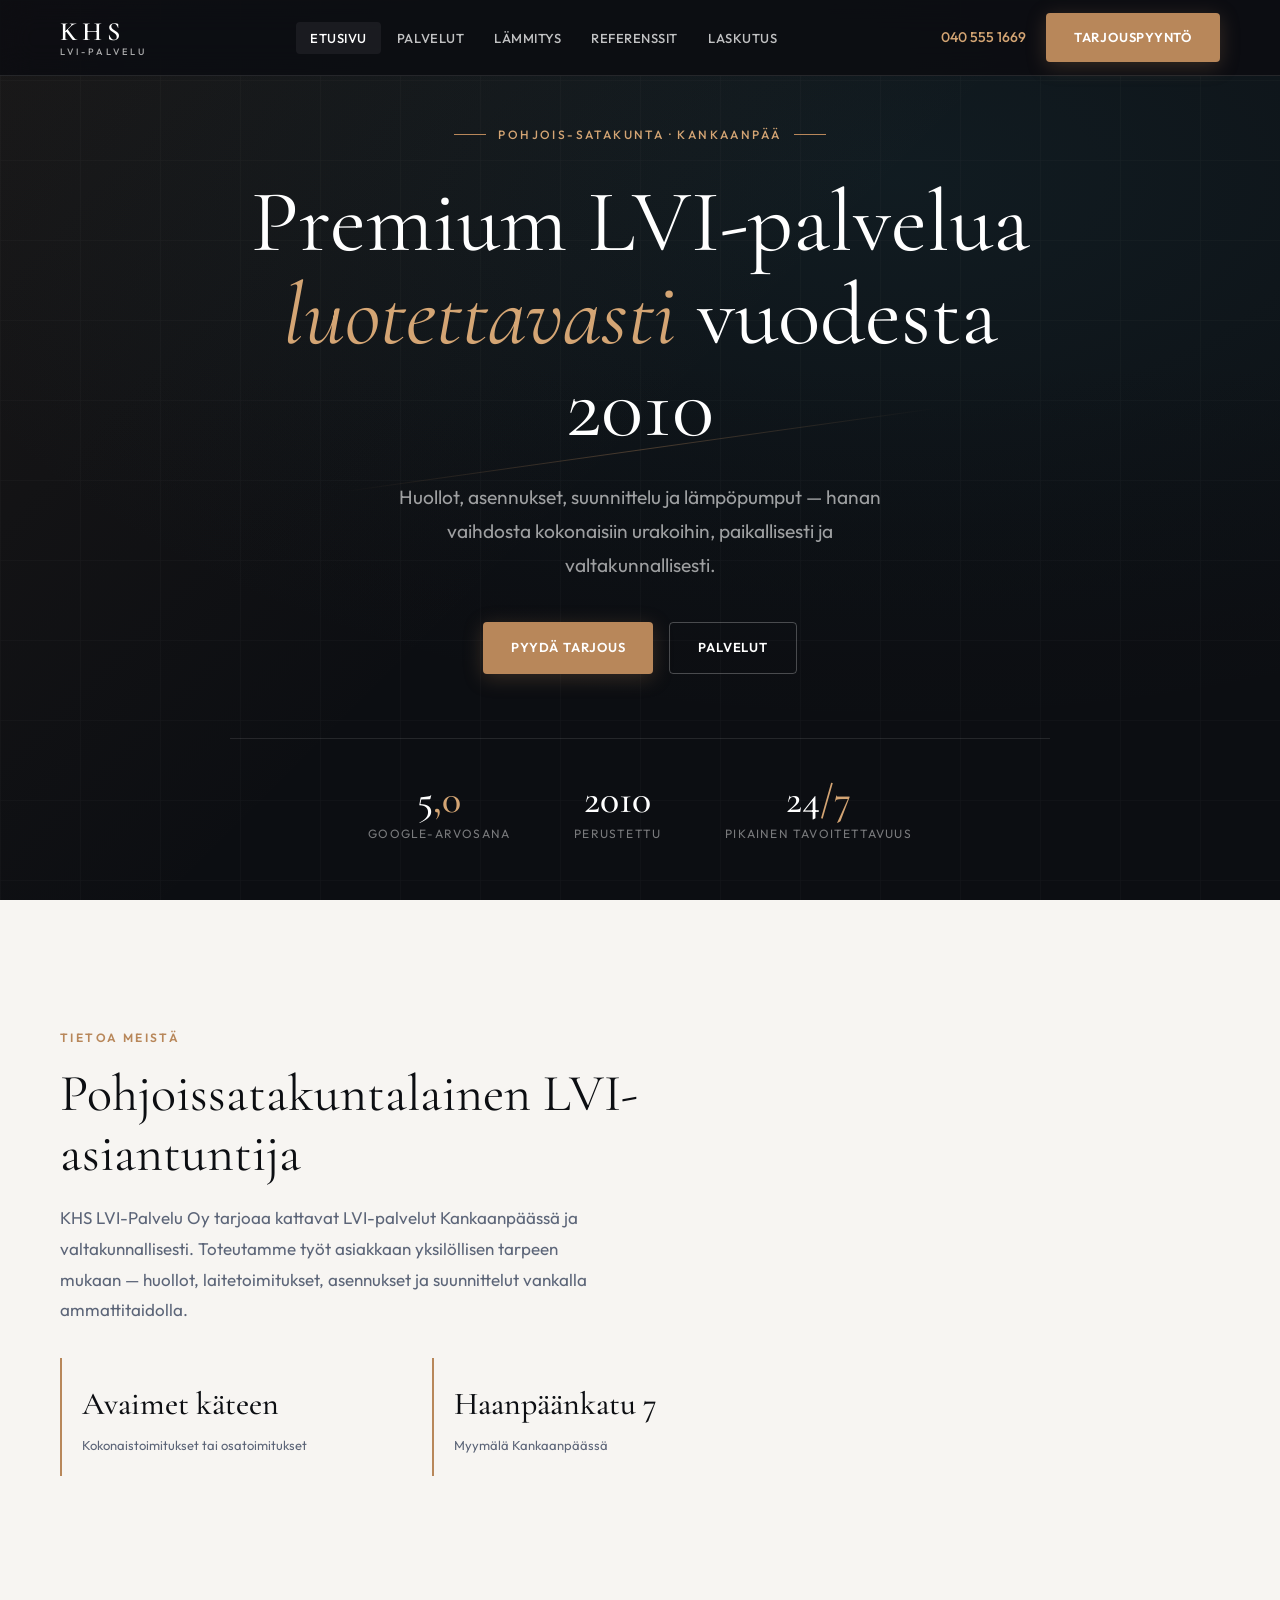
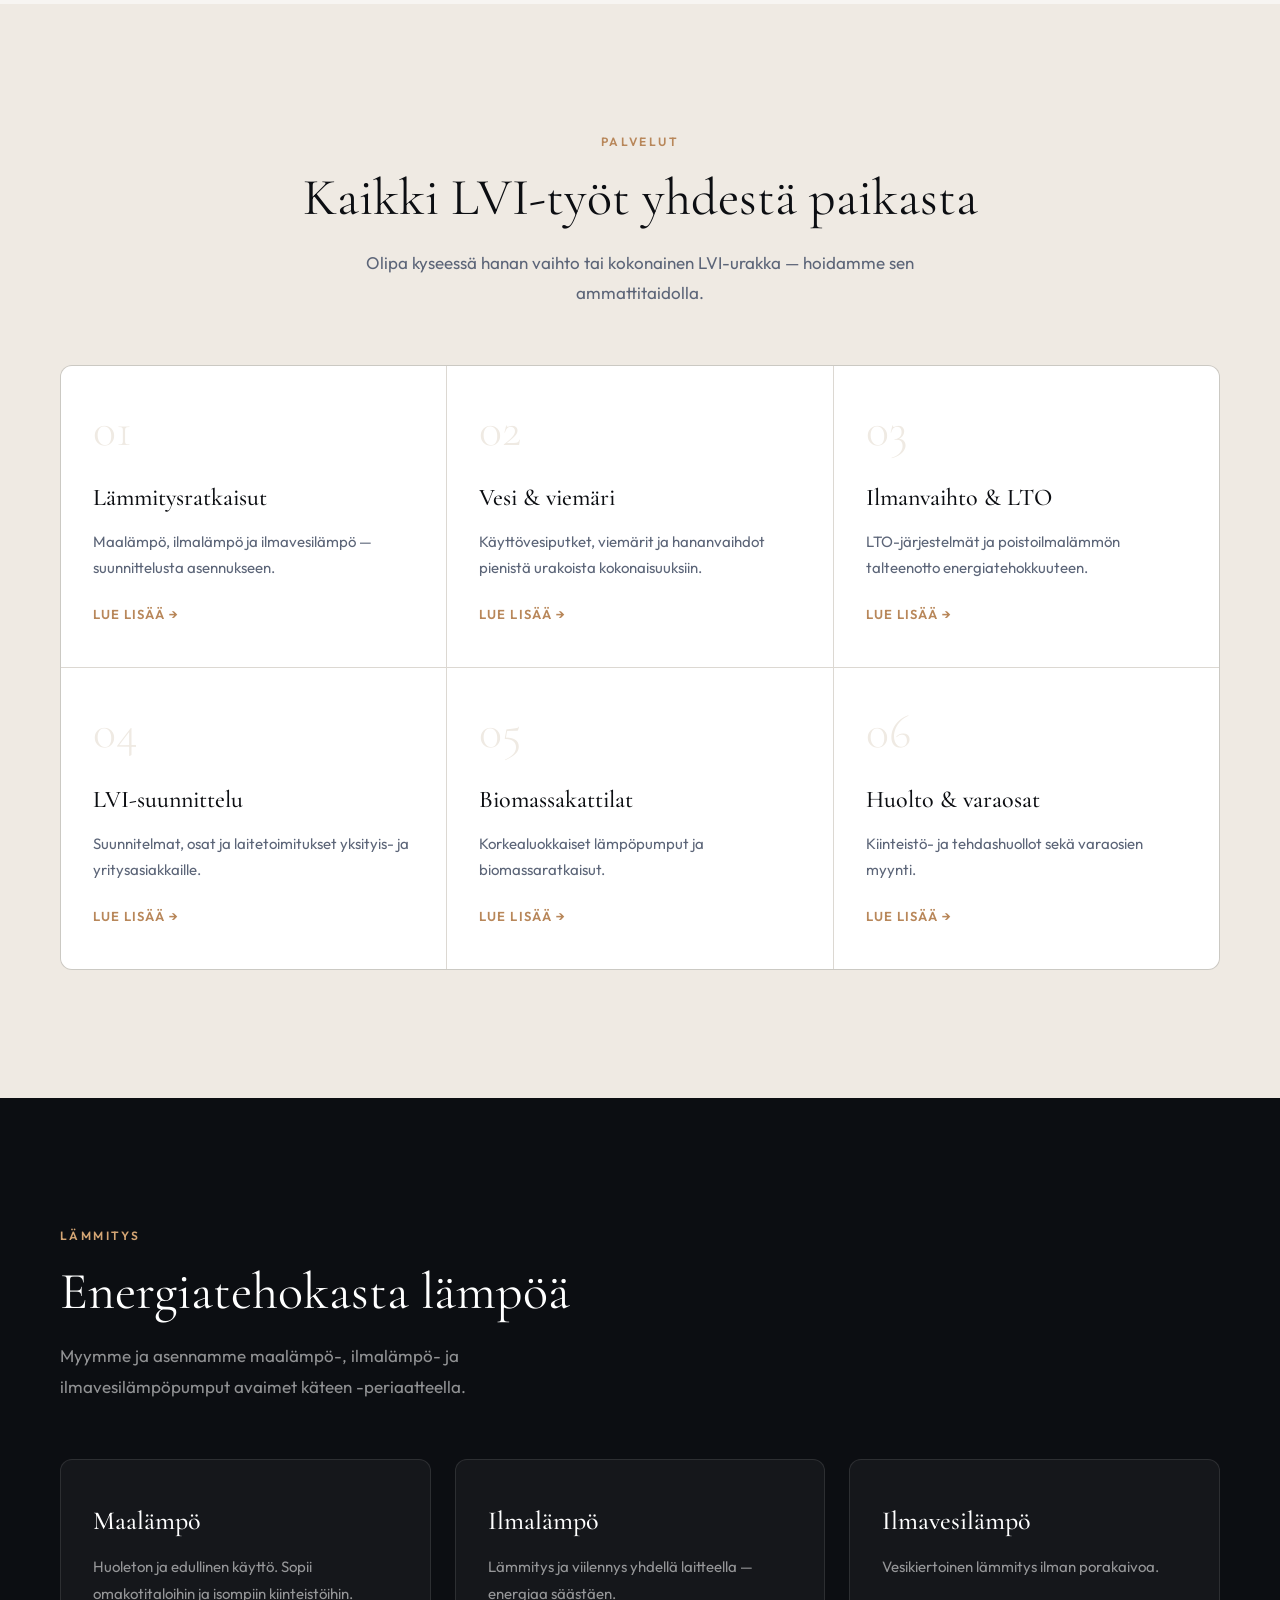
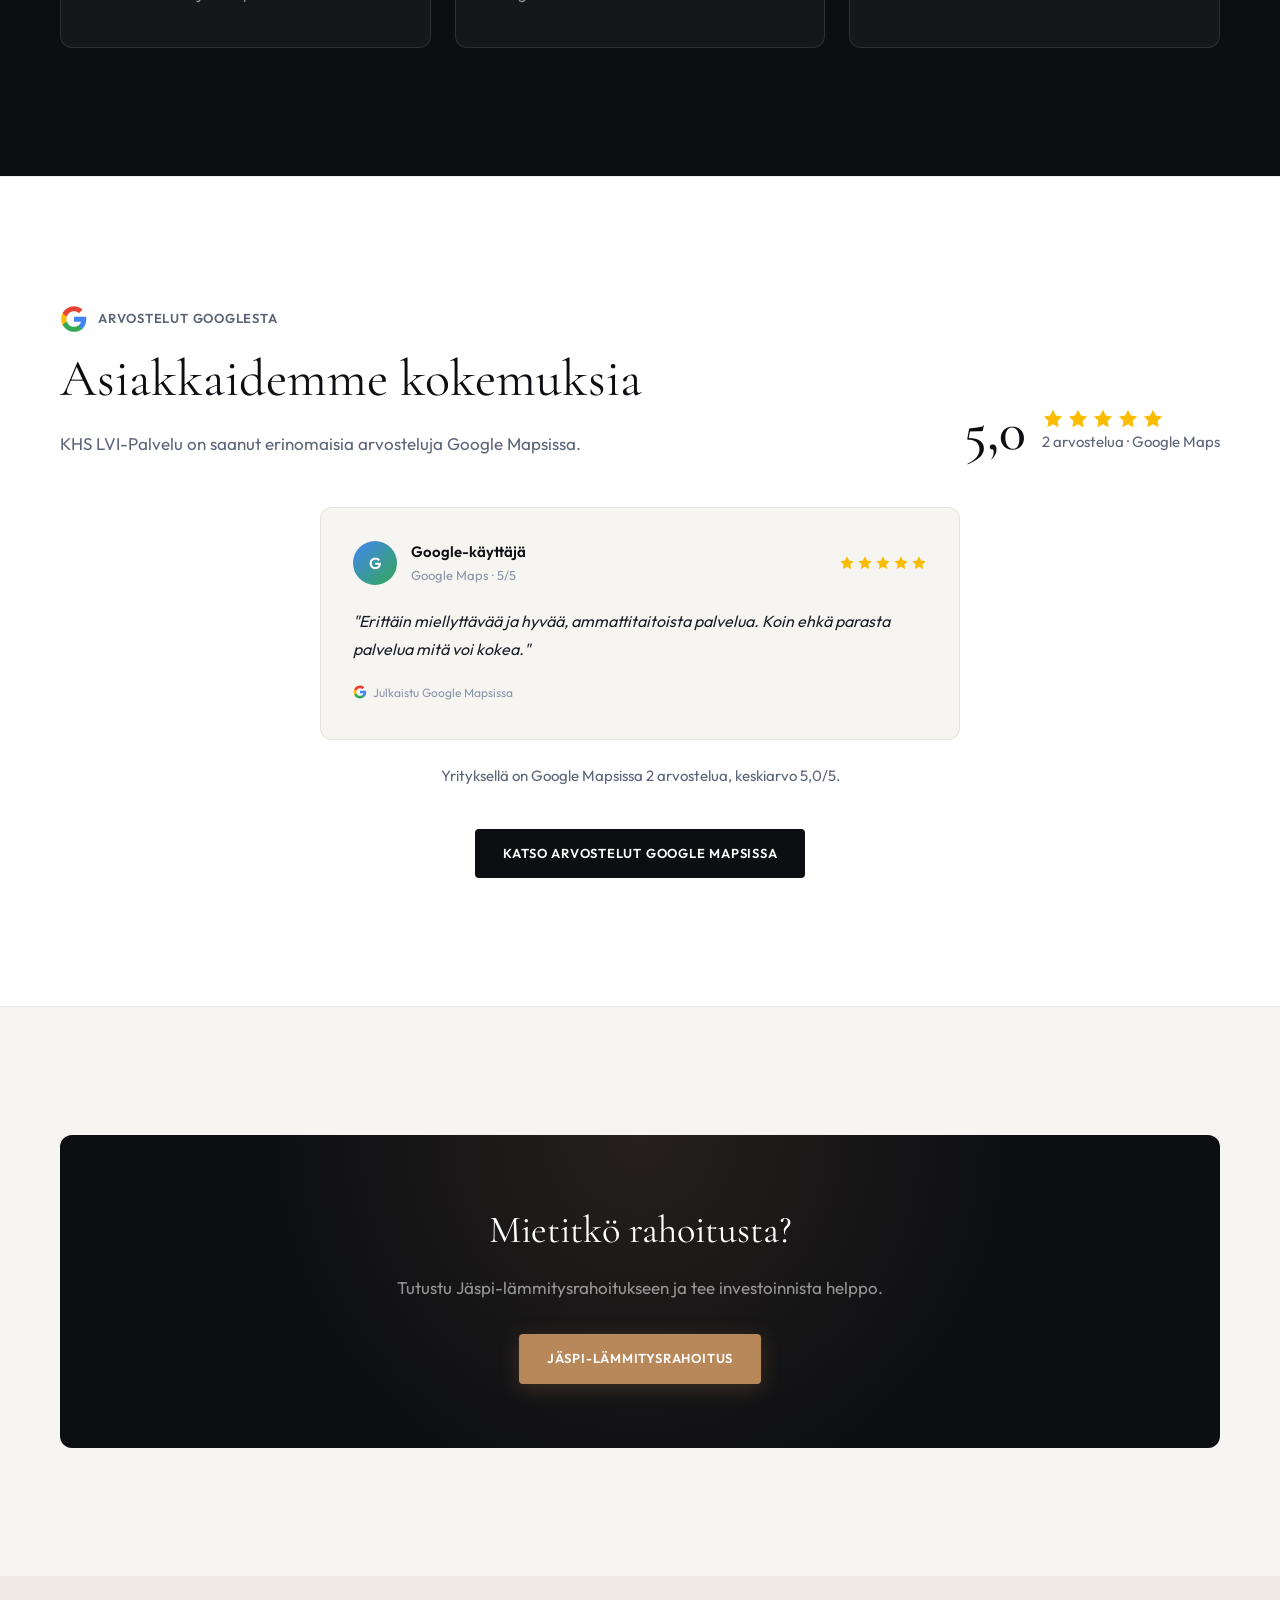
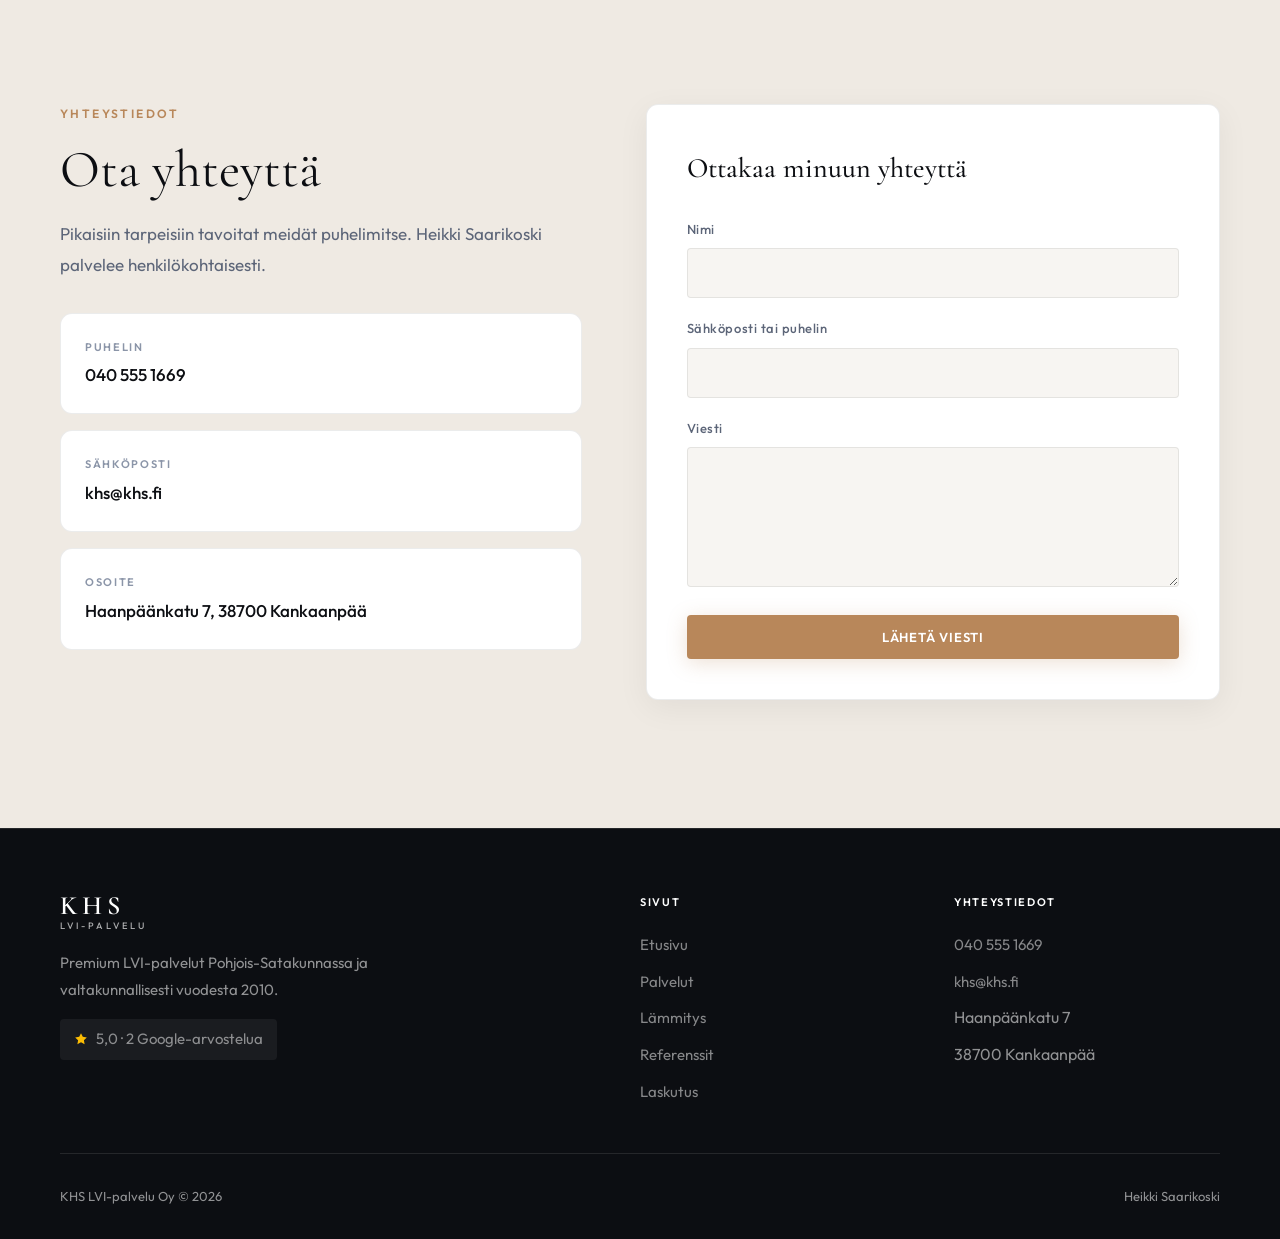
==== commit 520d02d6: "Rebuild site as premium LVI brand without logo images Replace the old design with typography-led sty" ====
--- a/index.html
+++ b/index.html
@@ -3,251 +3,238 @@
 <head>
   <meta charset="UTF-8">
   <meta name="viewport" content="width=device-width, initial-scale=1.0">
-  <title>KHS LVI-Palvelu — Lämpö, vesi ja ilma</title>
-  <meta name="description" content="KHS LVI-Palvelu Oy tarjoaa kattavat LVI-palvelut Kankaanpäässä ja valtakunnallisesti. Lämpöpumput, asennukset, huollot ja suunnittelu.">
+  <title>KHS LVI-Palvelu — Premium LVI-palvelut Kankaanpäässä</title>
+  <meta name="description" content="KHS LVI-Palvelu Oy — ammattitaitoiset LVI-palvelut, lämpöpumput ja urakoinnit Pohjois-Satakunnassa. 5/5 Google-arvostelut.">
   <link rel="preconnect" href="https://fonts.googleapis.com">
   <link rel="preconnect" href="https://fonts.gstatic.com" crossorigin>
-  <link href="https://fonts.googleapis.com/css2?family=DM+Sans:ital,opsz,wght@0,9..40,400;0,9..40,500;0,9..40,600;0,9..40,700;1,9..40,400&family=Syne:wght@600;700;800&display=swap" rel="stylesheet">
+  <link href="https://fonts.googleapis.com/css2?family=Cormorant+Garamond:ital,wght@0,400;0,500;0,600;1,400&family=Outfit:wght@300;400;500;600;700&display=swap" rel="stylesheet">
   <link rel="stylesheet" href="css/styles.css">
-  <link rel="icon" href="assets/KHS_logo_web.png" type="image/png">
+  <link rel="icon" href="data:image/svg+xml,<svg xmlns='http://www.w3.org/2000/svg' viewBox='0 0 32 32'><rect fill='%230c0e12' width='32' height='32' rx='4'/><text x='16' y='22' font-family='Georgia' font-size='14' fill='%23b8875a' text-anchor='middle'>K</text></svg>">
 </head>
 <body>
 
-  <!-- Preloader -->
-  <div class="preloader" aria-hidden="true">
-    <img src="assets/KHS_logo_web.png" alt="" class="preloader__logo">
-    <div class="preloader__bar"><div class="preloader__progress"></div></div>
-    <span class="preloader__text">Ladataan</span>
-  </div>
-
-  <!-- Navigation -->
-  <nav class="nav nav--on-hero nav--at-top" aria-label="Päänavigaatio">
+  <nav class="nav nav--dark" aria-label="Päänavigaatio">
     <div class="nav__inner">
-      <a href="index.html" class="nav__logo">
-        <img src="assets/KHS_logo_web.png" alt="KHS LVI-Palvelu">
+      <a href="index.html" class="wordmark wordmark--light" aria-label="KHS LVI-Palvelu etusivu">
+        <span class="wordmark__khs">KHS</span>
+        <span class="wordmark__sub">LVI-Palvelu</span>
       </a>
       <ul class="nav__links">
         <li><a href="index.html" class="active">Etusivu</a></li>
         <li><a href="palvelut.html">Palvelut</a></li>
-        <li><a href="lammitysratkaisut.html">Lämmitysratkaisut</a></li>
+        <li><a href="lammitysratkaisut.html">Lämmitys</a></li>
         <li><a href="referenssit.html">Referenssit</a></li>
         <li><a href="laskutus.html">Laskutus</a></li>
       </ul>
-      <div class="nav__contact-bar">
-        <a href="tel:+358405551669">040 555 1669</a>
-        <a href="mailto:khs@khs.fi">khs@khs.fi</a>
-      </div>
-      <a href="yhteystiedot.html" class="nav__cta">Ota yhteyttä</a>
-      <button class="nav__toggle" aria-label="Avaa valikko" aria-expanded="false">
-        <span></span><span></span><span></span>
-      </button>
+      <div class="nav__right">
+        <a href="tel:+358405551669" class="nav__phone">040 555 1669</a>
+        <a href="yhteystiedot.html" class="btn btn--primary">Tarjouspyyntö</a>
+        <button class="nav__toggle" aria-label="Avaa valikko" aria-expanded="false"><span></span></button>
+      </div>
     </div>
   </nav>
 
   <div class="nav__mobile" aria-hidden="true">
     <a href="index.html">Etusivu</a>
     <a href="palvelut.html">Palvelut</a>
-    <a href="lammitysratkaisut.html">Lämmitysratkaisut</a>
+    <a href="lammitysratkaisut.html">Lämmitys</a>
     <a href="referenssit.html">Referenssit</a>
     <a href="laskutus.html">Laskutus</a>
-    <a href="yhteystiedot.html">Ota yhteyttä</a>
+    <a href="yhteystiedot.html">Yhteystiedot</a>
     <div class="nav__mobile-contact">
       <a href="tel:+358405551669">040 555 1669</a>
-      <a href="mailto:khs@khs.fi">khs@khs.fi</a>
     </div>
   </div>
 
-  <!-- Hero -->
-  <section class="hero" id="etusivu">
-    <canvas class="hero__canvas" id="hero-canvas" aria-hidden="true"></canvas>
-    <div class="hero__gradient" aria-hidden="true"></div>
+  <section class="hero">
+    <div class="hero__bg" aria-hidden="true"></div>
     <div class="hero__grid" aria-hidden="true"></div>
+    <div class="hero__line" aria-hidden="true"></div>
 
     <div class="hero__content">
-      <div class="hero__badge">Pohjois-Satakunta &middot; Kankaanpää</div>
-
-      <h1 class="hero__title">
-        <span class="word" style="animation-delay:2s">Lämpöä,</span>
-        <span class="word" style="animation-delay:2.12s">vettä</span>
-        <span class="word" style="animation-delay:2.24s">ja</span>
-        <span class="word highlight" style="animation-delay:2.36s">ilmaa</span>
-      </h1>
-
-      <p class="hero__subtitle">
-        Kattavat LVI-palvelut ammattitaidolla — hanan vaihdosta kokonaisiin urakoihin, paikallisesti ja valtakunnallisesti.
-      </p>
-
+      <p class="hero__eyebrow">Pohjois-Satakunta · Kankaanpää</p>
+      <h1 class="hero__title">Premium LVI-palvelua<br><em>luotettavasti</em> vuodesta 2010</h1>
+      <p class="hero__lead">Huollot, asennukset, suunnittelu ja lämpöpumput — hanan vaihdosta kokonaisiin urakoihin, paikallisesti ja valtakunnallisesti.</p>
       <div class="hero__actions">
-        <a href="yhteystiedot.html" class="btn btn--primary">
-          Pyydä tarjous
-          <svg width="18" height="18" viewBox="0 0 24 24" fill="none" stroke="currentColor" stroke-width="2"><path d="M5 12h14M12 5l7 7-7 7"/></svg>
+        <a href="yhteystiedot.html" class="btn btn--primary">Pyydä tarjous</a>
+        <a href="palvelut.html" class="btn btn--outline">Palvelut</a>
+      </div>
+      <div class="hero__metrics">
+        <div class="hero__metric">
+          <div class="hero__metric-value">5<span>,0</span></div>
+          <div class="hero__metric-label">Google-arvosana</div>
+        </div>
+        <div class="hero__metric">
+          <div class="hero__metric-value">2010</div>
+          <div class="hero__metric-label">Perustettu</div>
+        </div>
+        <div class="hero__metric">
+          <div class="hero__metric-value">24<span>/7</span></div>
+          <div class="hero__metric-label">Pikainen tavoitettavuus</div>
+        </div>
+      </div>
+    </div>
+  </section>
+
+  <!-- About -->
+  <section class="section">
+    <div class="container">
+      <div class="reveal" style="max-width:720px">
+          <p class="section__eyebrow">Tietoa meistä</p>
+          <h2 class="section__title">Pohjoissatakuntalainen LVI-asiantuntija</h2>
+          <p class="section__desc">KHS LVI-Palvelu Oy tarjoaa kattavat LVI-palvelut Kankaanpäässä ja valtakunnallisesti. Toteutamme työt asiakkaan yksilöllisen tarpeen mukaan — huollot, laitetoimitukset, asennukset ja suunnittelut vankalla ammattitaidolla.</p>
+          <div class="split__stat-row">
+            <div class="split__stat">
+              <div class="split__stat-value">Avaimet käteen</div>
+              <div class="split__stat-label">Kokonaistoimitukset tai osatoimitukset</div>
+            </div>
+            <div class="split__stat">
+              <div class="split__stat-value">Haanpäänkatu 7</div>
+              <div class="split__stat-label">Myymälä Kankaanpäässä</div>
+            </div>
+          </div>
+      </div>
+    </div>
+  </section>
+
+  <!-- Services -->
+  <section class="section section--warm" id="palvelut">
+    <div class="container">
+      <div class="section__head section__head--center reveal">
+        <p class="section__eyebrow">Palvelut</p>
+        <h2 class="section__title">Kaikki LVI-työt yhdestä paikasta</h2>
+        <p class="section__desc">Olipa kyseessä hanan vaihto tai kokonainen LVI-urakka — hoidamme sen ammattitaidolla.</p>
+      </div>
+      <div class="services-grid reveal">
+        <div class="service-item">
+          <div class="service-item__num">01</div>
+          <h3>Lämmitysratkaisut</h3>
+          <p>Maalämpö, ilmalämpö ja ilmavesilämpö — suunnittelusta asennukseen.</p>
+          <a href="lammitysratkaisut.html" class="service-item__link">Lue lisää →</a>
+        </div>
+        <div class="service-item">
+          <div class="service-item__num">02</div>
+          <h3>Vesi &amp; viemäri</h3>
+          <p>Käyttövesiputket, viemärit ja hananvaihdot pienistä urakoista kokonaisuuksiin.</p>
+          <a href="palvelut.html" class="service-item__link">Lue lisää →</a>
+        </div>
+        <div class="service-item">
+          <div class="service-item__num">03</div>
+          <h3>Ilmanvaihto &amp; LTO</h3>
+          <p>LTO-järjestelmät ja poistoilmalämmön talteenotto energiatehokkuuteen.</p>
+          <a href="palvelut.html" class="service-item__link">Lue lisää →</a>
+        </div>
+        <div class="service-item">
+          <div class="service-item__num">04</div>
+          <h3>LVI-suunnittelu</h3>
+          <p>Suunnitelmat, osat ja laitetoimitukset yksityis- ja yritysasiakkaille.</p>
+          <a href="palvelut.html" class="service-item__link">Lue lisää →</a>
+        </div>
+        <div class="service-item">
+          <div class="service-item__num">05</div>
+          <h3>Biomassakattilat</h3>
+          <p>Korkealuokkaiset lämpöpumput ja biomassaratkaisut.</p>
+          <a href="lammitysratkaisut.html" class="service-item__link">Lue lisää →</a>
+        </div>
+        <div class="service-item">
+          <div class="service-item__num">06</div>
+          <h3>Huolto &amp; varaosat</h3>
+          <p>Kiinteistö- ja tehdashuollot sekä varaosien myynti.</p>
+          <a href="palvelut.html" class="service-item__link">Lue lisää →</a>
+        </div>
+      </div>
+    </div>
+  </section>
+
+  <!-- Heating -->
+  <section class="section section--dark">
+    <div class="container">
+      <div class="section__head reveal">
+        <p class="section__eyebrow">Lämmitys</p>
+        <h2 class="section__title">Energiatehokasta lämpöä</h2>
+        <p class="section__desc">Myymme ja asennamme maalämpö-, ilmalämpö- ja ilmavesilämpöpumput avaimet käteen -periaatteella.</p>
+      </div>
+      <div class="heating-grid reveal">
+        <div class="heating-card">
+          <h3>Maalämpö</h3>
+          <p>Huoleton ja edullinen käyttö. Sopii omakotitaloihin ja isompiin kiinteistöihin.</p>
+        </div>
+        <div class="heating-card">
+          <h3>Ilmalämpö</h3>
+          <p>Lämmitys ja viilennys yhdellä laitteella — energiaa säästäen.</p>
+        </div>
+        <div class="heating-card">
+          <h3>Ilmavesilämpö</h3>
+          <p>Vesikiertoinen lämmitys ilman porakaivoa.</p>
+        </div>
+      </div>
+    </div>
+  </section>
+
+  <!-- Google Reviews -->
+  <section class="reviews" id="arvostelut" aria-labelledby="reviews-title">
+    <div class="container">
+      <div class="reviews__header reveal">
+        <div>
+          <div class="reviews__google-badge">
+            <svg class="reviews__google-icon" viewBox="0 0 24 24" aria-hidden="true">
+              <path fill="#4285F4" d="M22.56 12.25c0-.78-.07-1.53-.2-2.25H12v4.26h5.92c-.26 1.37-1.04 2.53-2.21 3.31v2.77h3.57c2.08-1.92 3.28-4.74 3.28-8.09z"/>
+              <path fill="#34A853" d="M12 23c2.97 0 5.46-.98 7.28-2.66l-3.57-2.77c-.98.66-2.23 1.06-3.71 1.06-2.86 0-5.29-1.93-6.16-4.53H2.18v2.84C3.99 20.53 7.7 23 12 23z"/>
+              <path fill="#FBBC05" d="M5.84 14.09c-.22-.66-.35-1.36-.35-2.09s.13-1.43.35-2.09V7.07H2.18C1.43 8.55 1 10.22 1 12s.43 3.45 1.18 4.93l2.85-2.22.81-.62z"/>
+              <path fill="#EA4335" d="M12 5.38c1.62 0 3.06.56 4.21 1.64l3.15-3.15C17.45 2.09 14.97 1 12 1 7.7 1 3.99 3.47 2.18 7.07l3.66 2.84c.87-2.6 3.3-4.53 6.16-4.53z"/>
+            </svg>
+            <span class="reviews__google-label">Arvostelut Googlesta</span>
+          </div>
+          <h2 class="section__title" id="reviews-title">Asiakkaidemme kokemuksia</h2>
+          <p class="section__desc">KHS LVI-Palvelu on saanut erinomaisia arvosteluja Google Mapsissa.</p>
+        </div>
+        <div class="reviews__score">
+          <span class="reviews__score-num">5,0</span>
+          <div>
+            <div class="reviews__stars" aria-label="5 tähteä 5:stä">
+              <svg class="reviews__star" viewBox="0 0 24 24" fill="currentColor"><path d="M12 2l3.09 6.26L22 9.27l-5 4.87 1.18 6.88L12 17.77l-6.18 3.25L7 14.14 2 9.27l6.91-1.01L12 2z"/></svg>
+              <svg class="reviews__star" viewBox="0 0 24 24" fill="currentColor"><path d="M12 2l3.09 6.26L22 9.27l-5 4.87 1.18 6.88L12 17.77l-6.18 3.25L7 14.14 2 9.27l6.91-1.01L12 2z"/></svg>
+              <svg class="reviews__star" viewBox="0 0 24 24" fill="currentColor"><path d="M12 2l3.09 6.26L22 9.27l-5 4.87 1.18 6.88L12 17.77l-6.18 3.25L7 14.14 2 9.27l6.91-1.01L12 2z"/></svg>
+              <svg class="reviews__star" viewBox="0 0 24 24" fill="currentColor"><path d="M12 2l3.09 6.26L22 9.27l-5 4.87 1.18 6.88L12 17.77l-6.18 3.25L7 14.14 2 9.27l6.91-1.01L12 2z"/></svg>
+              <svg class="reviews__star" viewBox="0 0 24 24" fill="currentColor"><path d="M12 2l3.09 6.26L22 9.27l-5 4.87 1.18 6.88L12 17.77l-6.18 3.25L7 14.14 2 9.27l6.91-1.01L12 2z"/></svg>
+            </div>
+            <p class="reviews__count">2 arvostelua · Google Maps</p>
+          </div>
+        </div>
+      </div>
+
+      <div class="reviews__grid reviews__grid--single">
+        <article class="review-card reveal">
+          <div class="review-card__top">
+            <div class="review-card__author">
+              <div class="review-card__avatar" aria-hidden="true">G</div>
+              <div>
+                <div class="review-card__name">Google-käyttäjä</div>
+                <div class="review-card__meta">Google Maps · 5/5</div>
+              </div>
+            </div>
+            <div class="review-card__stars" aria-hidden="true">
+              <svg viewBox="0 0 24 24" fill="currentColor"><path d="M12 2l3.09 6.26L22 9.27l-5 4.87 1.18 6.88L12 17.77l-6.18 3.25L7 14.14 2 9.27l6.91-1.01L12 2z"/></svg>
+              <svg viewBox="0 0 24 24" fill="currentColor"><path d="M12 2l3.09 6.26L22 9.27l-5 4.87 1.18 6.88L12 17.77l-6.18 3.25L7 14.14 2 9.27l6.91-1.01L12 2z"/></svg>
+              <svg viewBox="0 0 24 24" fill="currentColor"><path d="M12 2l3.09 6.26L22 9.27l-5 4.87 1.18 6.88L12 17.77l-6.18 3.25L7 14.14 2 9.27l6.91-1.01L12 2z"/></svg>
+              <svg viewBox="0 0 24 24" fill="currentColor"><path d="M12 2l3.09 6.26L22 9.27l-5 4.87 1.18 6.88L12 17.77l-6.18 3.25L7 14.14 2 9.27l6.91-1.01L12 2z"/></svg>
+              <svg viewBox="0 0 24 24" fill="currentColor"><path d="M12 2l3.09 6.26L22 9.27l-5 4.87 1.18 6.88L12 17.77l-6.18 3.25L7 14.14 2 9.27l6.91-1.01L12 2z"/></svg>
+            </div>
+          </div>
+          <blockquote class="review-card__text">"Erittäin miellyttävää ja hyvää, ammattitaitoista palvelua. Koin ehkä parasta palvelua mitä voi kokea."</blockquote>
+          <span class="review-card__source">
+            <svg width="14" height="14" viewBox="0 0 24 24" aria-hidden="true"><path fill="#4285F4" d="M22.56 12.25c0-.78-.07-1.53-.2-2.25H12v4.26h5.92c-.26 1.37-1.04 2.53-2.21 3.31v2.77h3.57c2.08-1.92 3.28-4.74 3.28-8.09z"/><path fill="#34A853" d="M12 23c2.97 0 5.46-.98 7.28-2.66l-3.57-2.77c-.98.66-2.23 1.06-3.71 1.06-2.86 0-5.29-1.93-6.16-4.53H2.18v2.84C3.99 20.53 7.7 23 12 23z"/><path fill="#FBBC05" d="M5.84 14.09c-.22-.66-.35-1.36-.35-2.09s.13-1.43.35-2.09V7.07H2.18C1.43 8.55 1 10.22 1 12s.43 3.45 1.18 4.93l2.85-2.22.81-.62z"/><path fill="#EA4335" d="M12 5.38c1.62 0 3.06.56 4.21 1.64l3.15-3.15C17.45 2.09 14.97 1 12 1 7.7 1 3.99 3.47 2.18 7.07l3.66 2.84c.87-2.6 3.3-4.53 6.16-4.53z"/></svg>
+            Julkaistu Google Mapsissa
+          </span>
+        </article>
+      </div>
+
+      <p class="reviews__note reveal">Yrityksellä on Google Mapsissa 2 arvostelua, keskiarvo 5,0/5.</p>
+
+      <div class="reviews__cta reveal">
+        <a href="https://www.google.com/maps/search/?api=1&query=KHS+LVI-Palvelu+Oy+Haanp%C3%A4%C3%A4nkatu+7+Kankaanp%C3%A4%C3%A4" target="_blank" rel="noopener noreferrer" class="btn btn--dark">
+          Katso arvostelut Google Mapsissa
         </a>
-        <a href="palvelut.html" class="btn btn--ghost">Tutustu palveluihin</a>
-      </div>
-
-      <div class="hero__stats">
-        <div>
-          <div class="hero__stat-num"><span data-count="15" data-suffix="+">0</span></div>
-          <div class="hero__stat-label">Vuotta kokemusta</div>
-        </div>
-        <div>
-          <div class="hero__stat-num"><span data-count="100" data-suffix="%">0</span></div>
-          <div class="hero__stat-label">Asiakaslähtöisyys</div>
-        </div>
-        <div>
-          <div class="hero__stat-num"><span data-count="24" data-suffix="/7">0</span></div>
-          <div class="hero__stat-label">Pikainen tavoitettavuus</div>
-        </div>
-      </div>
-    </div>
-
-    <div class="hero__scroll" aria-hidden="true">
-      <span>Vieritä</span>
-      <div class="hero__scroll-line"></div>
-    </div>
-  </section>
-
-  <!-- About -->
-  <section class="section" id="meista">
-    <div class="container">
-      <div class="about-grid">
-        <div class="about-visual reveal">
-          <div class="about-visual__pattern"></div>
-          <div class="about-visual__content">
-            <img src="assets/KHS_logo_web.png" alt="KHS" class="about-visual__logo">
-            <p class="about-visual__tagline">LVI-palvelua sydämellä</p>
-          </div>
-        </div>
-        <div class="reveal">
-          <span class="section__label">Tietoa meistä</span>
-          <h2 class="section__title">Pohjoissatakuntalainen LVI-asiantuntija</h2>
-          <p class="section__desc">
-            KHS LVI-Palvelu Oy on pohjoissatakuntalainen yritys, joka tarjoaa kattavat LVI-palvelut niin paikallisesti Kankaanpäässä kuin valtakunnallisestikin. Toteutamme erilaiset LVI-työt asiakkaan yksilöllisen tarpeen mukaan.
-          </p>
-          <div class="about-features">
-            <div class="about-feature">
-              <div class="about-feature__icon">🔧</div>
-              <div>
-                <h4>Huollot &amp; asennukset</h4>
-                <p>Huollot, laitetoimitukset, asennukset ja LVI-suunnittelut vankalla ammattitaidolla.</p>
-              </div>
-            </div>
-            <div class="about-feature">
-              <div class="about-feature__icon">🏠</div>
-              <div>
-                <h4>Avaimet käteen</h4>
-                <p>Laitetoimitukset osatoimituksina tai asennettuna avaimet käteen -periaatteella.</p>
-              </div>
-            </div>
-            <div class="about-feature">
-              <div class="about-feature__icon">📍</div>
-              <div>
-                <h4>Myymälä Kankaanpäässä</h4>
-                <p>Haanpäänkatu 7 — palvelemme teitä sovitusti.</p>
-              </div>
-            </div>
-          </div>
-        </div>
-      </div>
-    </div>
-  </section>
-
-  <!-- Services -->
-  <section class="section section--gray" id="palvelut">
-    <div class="container">
-      <div class="reveal" style="text-align:center; max-width:700px; margin:0 auto;">
-        <span class="section__label">Palvelut</span>
-        <h2 class="section__title">Kaikki LVI-työt yhdestä paikasta</h2>
-        <p class="section__desc" style="margin:0 auto;">
-          Olipa kyseessä hanan vaihto tai kokonainen LVI-urakka, hoidamme sen ammattitaidolla.
-        </p>
-      </div>
-
-      <div class="services-grid">
-        <div class="service-card reveal">
-          <div class="service-card__icon">🌡️</div>
-          <h3>Lämmitysratkaisut</h3>
-          <p>Maalämpö, ilmalämpö ja ilmavesilämpö — suunnittelusta asennukseen avaimet käteen.</p>
-          <a href="lammitysratkaisut.html" class="service-card__link">
-            Lue lisää <svg width="16" height="16" viewBox="0 0 24 24" fill="none" stroke="currentColor" stroke-width="2"><path d="M5 12h14M12 5l7 7-7 7"/></svg>
-          </a>
-        </div>
-        <div class="service-card reveal">
-          <div class="service-card__icon">💧</div>
-          <h3>Vesi &amp; viemäri</h3>
-          <p>Käyttövesiputket, viemärit ja hananvaihdot — pienistä huoltotöistä kokonaisurakoihin.</p>
-          <a href="palvelut.html" class="service-card__link">
-            Lue lisää <svg width="16" height="16" viewBox="0 0 24 24" fill="none" stroke="currentColor" stroke-width="2"><path d="M5 12h14M12 5l7 7-7 7"/></svg>
-          </a>
-        </div>
-        <div class="service-card reveal">
-          <div class="service-card__icon">💨</div>
-          <h3>Ilmanvaihto &amp; LTO</h3>
-          <p>LTO-järjestelmät ja ilmanvaihtotyöt terveelliseen ja energiatehokkaaseen kiinteistöön.</p>
-          <a href="palvelut.html" class="service-card__link">
-            Lue lisää <svg width="16" height="16" viewBox="0 0 24 24" fill="none" stroke="currentColor" stroke-width="2"><path d="M5 12h14M12 5l7 7-7 7"/></svg>
-          </a>
-        </div>
-        <div class="service-card reveal">
-          <div class="service-card__icon">📋</div>
-          <h3>LVI-suunnittelu</h3>
-          <p>Suunnitelmat, osat ja laitetoimitukset — yksityishenkilöille ja yrityksille.</p>
-          <a href="palvelut.html" class="service-card__link">
-            Lue lisää <svg width="16" height="16" viewBox="0 0 24 24" fill="none" stroke="currentColor" stroke-width="2"><path d="M5 12h14M12 5l7 7-7 7"/></svg>
-          </a>
-        </div>
-        <div class="service-card reveal">
-          <div class="service-card__icon">🔥</div>
-          <h3>Biomassakattilat</h3>
-          <p>Korkealuokkaiset lämpöpumput ja biomassaratkaisut energiatehokkaaseen lämmitykseen.</p>
-          <a href="lammitysratkaisut.html" class="service-card__link">
-            Lue lisää <svg width="16" height="16" viewBox="0 0 24 24" fill="none" stroke="currentColor" stroke-width="2"><path d="M5 12h14M12 5l7 7-7 7"/></svg>
-          </a>
-        </div>
-        <div class="service-card reveal">
-          <div class="service-card__icon">🛠️</div>
-          <h3>Huolto &amp; varaosat</h3>
-          <p>Kiinteistö- ja LVI-huoltotyöt, tehdashuollot ja varaosien myynti.</p>
-          <a href="palvelut.html" class="service-card__link">
-            Lue lisää <svg width="16" height="16" viewBox="0 0 24 24" fill="none" stroke="currentColor" stroke-width="2"><path d="M5 12h14M12 5l7 7-7 7"/></svg>
-          </a>
-        </div>
-      </div>
-    </div>
-  </section>
-
-  <!-- Heating -->
-  <section class="section section--dark" id="lammitys">
-    <div class="container">
-      <div class="reveal" style="text-align:center; max-width:700px; margin:0 auto;">
-        <span class="section__label">Lämmitysratkaisut</span>
-        <h2 class="section__title">Energiatehokasta lämpöä kotiin ja kiinteistöihin</h2>
-        <p class="section__desc" style="margin:0 auto;">
-          Tuotevalikoimaamme kuuluvat korkealuokkaiset lämpöpumput, LTO-järjestelmät ja biomassakattilat.
-        </p>
-      </div>
-
-      <div class="heating-showcase">
-        <div class="heating-card reveal">
-          <span class="heating-card__num">01</span>
-          <h3>Maalämpö</h3>
-          <p>Maalämpöpumput ovat erittäin suosittuja huolettomuutensa ja edullisen käyttönsä ansiosta. Sopii omakotitaloihin ja isompiin kiinteistöihin.</p>
-        </div>
-        <div class="heating-card reveal">
-          <span class="heating-card__num">02</span>
-          <h3>Ilmalämpö</h3>
-          <p>Ilmalämpöpumpulla voi lämmittää ja viilentää omakotitalon, mökin ja muut tilat energiaa säästäen.</p>
-        </div>
-        <div class="heating-card reveal">
-          <span class="heating-card__num">03</span>
-          <h3>Ilmavesilämpö</h3>
-          <p>Uudempaa teknologiaa — ei tarvita porakaivoa. Sopii vesikiertoisiin lämmitysjärjestelmiin.</p>
-        </div>
-      </div>
-
-      <div class="partners reveal">
-        <img src="assets/mitsubishi-logo.png" alt="Mitsubishi">
-        <img src="assets/scanvarm-logo.png" alt="Scanvarm">
       </div>
     </div>
   </section>
@@ -255,29 +242,25 @@
   <!-- CTA -->
   <section class="section">
     <div class="container reveal">
-      <div class="cta-banner">
-        <div class="cta-banner__content">
+      <div class="cta">
+        <div class="cta__inner">
           <h2>Mietitkö rahoitusta?</h2>
-          <p>Tutustu Jäspi-lämmitysrahoitukseen ja tee lämmitysratkaisusta helppo.</p>
-          <a href="https://jaspi.fi/rahoitus/" target="_blank" rel="noopener" class="btn btn--primary">
-            Jäspi-lämmitysrahoitus
-            <svg width="18" height="18" viewBox="0 0 24 24" fill="none" stroke="currentColor" stroke-width="2"><path d="M18 13v6a2 2 0 01-2 2H5a2 2 0 01-2-2V8a2 2 0 012-2h6M15 3h6v6M10 14L21 3"/></svg>
-          </a>
+          <p>Tutustu Jäspi-lämmitysrahoitukseen ja tee investoinnista helppo.</p>
+          <a href="https://jaspi.fi/rahoitus/" target="_blank" rel="noopener" class="btn btn--primary">Jäspi-lämmitysrahoitus</a>
         </div>
       </div>
     </div>
   </section>
 
   <!-- Contact -->
-  <section class="section section--gray" id="yhteystiedot">
+  <section class="section section--warm" id="yhteystiedot">
     <div class="container">
       <div class="contact-grid">
         <div class="reveal">
-          <span class="section__label">Yhteystiedot</span>
+          <p class="section__eyebrow">Yhteystiedot</p>
           <h2 class="section__title">Ota yhteyttä</h2>
-          <p class="section__desc">Pikaisiin tarpeisiin tavoitat meidät puhelimitse. Jätä viesti tai soita suoraan!</p>
-
-          <div class="contact-info" style="margin-top:2rem;">
+          <p class="section__desc">Pikaisiin tarpeisiin tavoitat meidät puhelimitse. Heikki Saarikoski palvelee henkilökohtaisesti.</p>
+          <div class="contact-cards" style="margin-top:2rem">
             <div class="contact-card">
               <div class="contact-card__label">Puhelin</div>
               <a href="tel:+358405551669">040 555 1669</a>
@@ -288,53 +271,52 @@
             </div>
             <div class="contact-card">
               <div class="contact-card__label">Osoite</div>
-              <p>Haanpäänkatu 7<br>38700 Kankaanpää</p>
-            </div>
-            <div class="contact-card">
-              <div class="contact-card__label">Yhteyshenkilö</div>
-              <p>Heikki Saarikoski</p>
-            </div>
-          </div>
-        </div>
-
+              <p>Haanpäänkatu 7, 38700 Kankaanpää</p>
+            </div>
+          </div>
+        </div>
         <div class="contact-form reveal">
-          <h3>Ottakaa minuun yhteyttä!</h3>
+          <h3>Ottakaa minuun yhteyttä</h3>
           <form id="contact-form">
             <div class="form-group">
               <label for="name">Nimi</label>
               <input type="text" id="name" name="name" required>
             </div>
             <div class="form-group">
-              <label for="contact">Sähköposti tai puhelinnumero</label>
+              <label for="contact">Sähköposti tai puhelin</label>
               <input type="text" id="contact" name="contact" required>
             </div>
             <div class="form-group">
               <label for="message">Viesti</label>
               <textarea id="message" name="message" required></textarea>
             </div>
-            <button type="submit" class="btn btn--primary" style="width:100%;">Lähetä viesti</button>
+            <button type="submit" class="btn btn--primary" style="width:100%">Lähetä viesti</button>
           </form>
         </div>
       </div>
     </div>
   </section>
 
-  <!-- Footer -->
   <footer class="footer">
     <div class="container">
       <div class="footer__grid">
         <div class="footer__brand">
-          <div class="footer__logo">
-            <img src="assets/KHS_logo_web.png" alt="KHS LVI-Palvelu">
-          </div>
-          <p>KHS LVI-palvelu Oy tarjoaa kattavat LVI-palvelut Pohjois-Satakunnassa ja valtakunnallisesti.</p>
+          <div class="wordmark wordmark--light">
+            <span class="wordmark__khs">KHS</span>
+            <span class="wordmark__sub">LVI-Palvelu</span>
+          </div>
+          <p>Premium LVI-palvelut Pohjois-Satakunnassa ja valtakunnallisesti vuodesta 2010.</p>
+          <a href="https://www.google.com/maps/search/?api=1&query=KHS+LVI-Palvelu+Oy+Kankaanp%C3%A4%C3%A4" target="_blank" rel="noopener" class="footer__rating">
+            <svg viewBox="0 0 24 24" fill="currentColor"><path d="M12 2l3.09 6.26L22 9.27l-5 4.87 1.18 6.88L12 17.77l-6.18 3.25L7 14.14 2 9.27l6.91-1.01L12 2z"/></svg>
+            5,0 · 2 Google-arvostelua
+          </a>
         </div>
         <div>
           <h4>Sivut</h4>
           <ul>
             <li><a href="index.html">Etusivu</a></li>
             <li><a href="palvelut.html">Palvelut</a></li>
-            <li><a href="lammitysratkaisut.html">Lämmitysratkaisut</a></li>
+            <li><a href="lammitysratkaisut.html">Lämmitys</a></li>
             <li><a href="referenssit.html">Referenssit</a></li>
             <li><a href="laskutus.html">Laskutus</a></li>
           </ul>
@@ -350,7 +332,7 @@
         </div>
       </div>
       <div class="footer__bottom">
-        <span>KHS LVI-palvelu Oy &copy; 2026</span>
+        <span>KHS LVI-palvelu Oy © 2026</span>
         <span>Heikki Saarikoski</span>
       </div>
     </div>
--- a/css/styles.css
+++ b/css/styles.css
@@ -1,548 +1,637 @@
-/* KHS LVI-Palvelu — Modern site styles */
+/* KHS LVI-Palvelu — Premium */
 
 :root {
-  --blue-deep: #0a1628;
-  --blue-brand: #0c4da1;
-  --blue-logo: #004a99;
-  --blue-accent: #1e73be;
-  --blue-glow: #00b4ff;
-  --cyan: #4dd0e1;
+  --ink: #0c0e12;
+  --ink-soft: #1a1f28;
+  --ink-muted: #2a3140;
+  --paper: #f7f5f2;
+  --paper-warm: #efeae3;
   --white: #ffffff;
-  --gray-50: #f8fafc;
-  --gray-100: #f1f5f9;
-  --gray-200: #e2e8f0;
-  --gray-400: #94a3b8;
-  --gray-600: #475569;
-  --gray-800: #1e293b;
-  --radius: 16px;
-  --radius-lg: 24px;
-  --shadow: 0 25px 50px -12px rgba(12, 77, 161, 0.15);
-  --shadow-lg: 0 32px 64px -16px rgba(0, 0, 0, 0.25);
-  --font-display: 'Syne', system-ui, sans-serif;
-  --font-body: 'DM Sans', system-ui, sans-serif;
-  --nav-height: 80px;
-  --transition: 0.4s cubic-bezier(0.16, 1, 0.3, 1);
+  --copper: #b8875a;
+  --copper-light: #d4a574;
+  --copper-glow: rgba(184, 135, 90, 0.25);
+  --slate: #5c6578;
+  --slate-light: #8b95a8;
+  --border: rgba(12, 14, 18, 0.08);
+  --border-light: rgba(255, 255, 255, 0.1);
+  --google-blue: #4285f4;
+  --google-green: #34a853;
+  --google-yellow: #fbbc04;
+  --google-red: #ea4335;
+  --font-display: 'Cormorant Garamond', Georgia, serif;
+  --font-body: 'Outfit', system-ui, sans-serif;
+  --nav-h: 76px;
+  --radius: 4px;
+  --radius-lg: 12px;
+  --ease: cubic-bezier(0.22, 1, 0.36, 1);
+  --shadow: 0 24px 64px rgba(12, 14, 18, 0.12);
+  --shadow-soft: 0 8px 32px rgba(12, 14, 18, 0.06);
 }
 
 *, *::before, *::after { box-sizing: border-box; margin: 0; padding: 0; }
 
-html {
-  scroll-behavior: smooth;
-  font-size: 16px;
-}
+html { scroll-behavior: smooth; font-size: 16px; }
 
 body {
   font-family: var(--font-body);
-  color: var(--gray-800);
-  background: var(--white);
-  line-height: 1.6;
-  overflow-x: hidden;
-}
-
-body.loading { overflow: hidden; }
+  color: var(--ink);
+  background: var(--paper);
+  line-height: 1.65;
+  -webkit-font-smoothing: antialiased;
+}
 
 img { max-width: 100%; height: auto; display: block; }
-a { color: var(--blue-accent); text-decoration: none; transition: color 0.2s; }
-a:hover { color: var(--blue-brand); }
-
-/* ─── Preloader ─── */
-.preloader {
-  position: fixed;
-  inset: 0;
-  z-index: 10000;
-  background: var(--blue-deep);
+
+a {
+  color: inherit;
+  text-decoration: none;
+  transition: color 0.25s, opacity 0.25s;
+}
+
+.container {
+  width: 100%;
+  max-width: 1240px;
+  margin: 0 auto;
+  padding: 0 clamp(1.25rem, 4vw, 2.5rem);
+}
+
+/* ─── Wordmark (no logo images) ─── */
+.wordmark {
   display: flex;
   flex-direction: column;
-  align-items: center;
-  justify-content: center;
-  gap: 2rem;
-  transition: opacity 0.8s ease, visibility 0.8s ease;
-}
-
-.preloader.hidden {
-  opacity: 0;
-  visibility: hidden;
-  pointer-events: none;
-}
-
-.preloader__logo {
-  width: min(280px, 70vw);
-  opacity: 0;
-  transform: scale(0.8);
-  animation: logoReveal 1.2s var(--transition) 0.2s forwards;
-  filter: drop-shadow(0 0 40px rgba(0, 180, 255, 0.4));
-}
-
-.preloader__bar {
-  width: 200px;
-  height: 2px;
-  background: rgba(255,255,255,0.1);
-  border-radius: 2px;
-  overflow: hidden;
-}
-
-.preloader__progress {
-  height: 100%;
-  width: 0;
-  background: linear-gradient(90deg, var(--blue-accent), var(--blue-glow));
-  border-radius: 2px;
-  animation: loadBar 1.8s ease-in-out forwards;
-}
-
-.preloader__text {
-  font-family: var(--font-display);
-  font-size: 0.75rem;
-  letter-spacing: 0.3em;
+  line-height: 1;
+  gap: 2px;
+}
+
+.wordmark__khs {
+  font-family: var(--font-display);
+  font-size: 1.65rem;
+  font-weight: 600;
+  letter-spacing: 0.18em;
+  color: inherit;
+}
+
+.wordmark__sub {
+  font-size: 0.58rem;
+  font-weight: 500;
+  letter-spacing: 0.32em;
   text-transform: uppercase;
-  color: rgba(255,255,255,0.4);
-}
-
-@keyframes logoReveal {
-  to { opacity: 1; transform: scale(1); }
-}
-
-@keyframes loadBar {
-  to { width: 100%; }
-}
+  opacity: 0.65;
+}
+
+.wordmark--light .wordmark__khs,
+.wordmark--light .wordmark__sub { color: var(--white); }
+
+.wordmark--dark .wordmark__khs { color: var(--ink); }
+.wordmark--dark .wordmark__sub { color: var(--slate); opacity: 1; }
+
+.wordmark--large .wordmark__khs { font-size: clamp(2.5rem, 6vw, 4rem); }
+.wordmark--large .wordmark__sub { font-size: 0.72rem; }
 
 /* ─── Navigation ─── */
 .nav {
   position: fixed;
-  top: 0;
-  left: 0;
-  right: 0;
+  inset: 0 0 auto 0;
   z-index: 1000;
-  height: var(--nav-height);
-  display: flex;
-  align-items: center;
-  padding: 0 clamp(1rem, 4vw, 3rem);
-  transition: background 0.4s ease, backdrop-filter 0.4s ease, box-shadow 0.4s ease;
-}
-
-/* Tumma lasipinta hero-osion päällä (myös sivun yläreuna) */
-.nav--on-hero {
-  background: rgba(10, 22, 40, 0.82);
-  backdrop-filter: blur(18px);
-  -webkit-backdrop-filter: blur(18px);
-  box-shadow: 0 1px 0 rgba(255, 255, 255, 0.07);
-}
-
-.nav--on-hero.nav--at-top {
-  background: linear-gradient(
-    180deg,
-    rgba(10, 22, 40, 0.95) 0%,
-    rgba(10, 22, 40, 0.78) 100%
-  );
-}
-
-/* Kiinteä vaalea palkki kun hero on vieritetty ohi */
-.nav--solid {
-  background: rgba(255, 255, 255, 0.97);
-  backdrop-filter: blur(20px);
-  -webkit-backdrop-filter: blur(20px);
-  box-shadow: 0 1px 0 var(--gray-200);
+  height: var(--nav-h);
+  display: flex;
+  align-items: center;
+  transition: background 0.5s var(--ease), box-shadow 0.5s var(--ease), border-color 0.5s;
+  border-bottom: 1px solid transparent;
+}
+
+.nav--dark {
+  background: rgba(12, 14, 18, 0.92);
+  backdrop-filter: blur(16px);
+  border-bottom-color: var(--border-light);
+}
+
+.nav--light {
+  background: rgba(247, 245, 242, 0.94);
+  backdrop-filter: blur(16px);
+  border-bottom-color: var(--border);
+  box-shadow: var(--shadow-soft);
 }
 
 .nav__inner {
   width: 100%;
-  max-width: 1400px;
+  max-width: 1240px;
   margin: 0 auto;
+  padding: 0 clamp(1.25rem, 4vw, 2.5rem);
   display: flex;
   align-items: center;
   justify-content: space-between;
   gap: 2rem;
 }
 
-.nav__logo img {
-  height: 48px;
-  width: auto;
-  transition: transform 0.3s;
-  background: var(--white);
-  padding: 4px 10px;
-  border-radius: 8px;
-}
-
-.nav__logo:hover img { transform: scale(1.03); }
-
 .nav__links {
   display: flex;
   align-items: center;
-  gap: 0.25rem;
+  gap: 0.125rem;
   list-style: none;
 }
 
 .nav__links a {
-  display: block;
-  padding: 0.5rem 1rem;
-  font-size: 0.9rem;
-  font-weight: 500;
-  border-radius: 8px;
-  transition: color 0.2s, background 0.2s;
-}
-
-/* Tumma tausta (hero) */
-.nav--on-hero .nav__links a { color: rgba(255, 255, 255, 0.88); }
-.nav--on-hero .nav__links a:hover,
-.nav--on-hero .nav__links a.active {
+  padding: 0.5rem 0.875rem;
+  font-size: 0.8125rem;
+  font-weight: 500;
+  letter-spacing: 0.04em;
+  text-transform: uppercase;
+  border-radius: var(--radius);
+  transition: background 0.2s, color 0.2s;
+}
+
+.nav--dark .nav__links a { color: rgba(255,255,255,0.75); }
+.nav--dark .nav__links a:hover,
+.nav--dark .nav__links a.active { color: var(--white); background: rgba(255,255,255,0.06); }
+
+.nav--light .nav__links a { color: var(--slate); }
+.nav--light .nav__links a:hover,
+.nav--light .nav__links a.active { color: var(--ink); background: rgba(12,14,18,0.05); }
+
+.nav__right {
+  display: flex;
+  align-items: center;
+  gap: 1.25rem;
+}
+
+.nav__phone {
+  font-size: 0.875rem;
+  font-weight: 500;
+  white-space: nowrap;
+}
+
+.nav--dark .nav__phone { color: var(--copper-light); }
+.nav--light .nav__phone { color: var(--ink); }
+
+.btn {
+  display: inline-flex;
+  align-items: center;
+  justify-content: center;
+  gap: 0.5rem;
+  padding: 0.875rem 1.75rem;
+  font-family: var(--font-body);
+  font-size: 0.8125rem;
+  font-weight: 600;
+  letter-spacing: 0.06em;
+  text-transform: uppercase;
+  border: none;
+  border-radius: var(--radius);
+  cursor: pointer;
+  transition: transform 0.25s, box-shadow 0.25s, background 0.25s;
+}
+
+.btn--primary {
+  background: var(--copper);
   color: var(--white);
-  background: rgba(255, 255, 255, 0.12);
-}
-
-/* Vaalea tausta (sisältö) */
-.nav--solid .nav__links a { color: var(--gray-600); }
-.nav--solid .nav__links a:hover,
-.nav--solid .nav__links a.active {
-  color: var(--blue-brand);
-  background: var(--gray-100);
-}
-
-.nav__cta {
-  display: inline-flex;
-  align-items: center;
-  gap: 0.5rem;
-  padding: 0.65rem 1.25rem;
-  background: linear-gradient(135deg, var(--blue-accent), var(--blue-glow));
-  color: var(--white) !important;
-  font-weight: 600;
-  font-size: 0.875rem;
-  border-radius: 100px;
-  box-shadow: 0 4px 20px rgba(0, 180, 255, 0.35);
-  transition: transform 0.2s, box-shadow 0.2s;
-}
-
-.nav__cta:hover {
+  box-shadow: 0 4px 20px var(--copper-glow);
+}
+
+.btn--primary:hover {
+  background: var(--copper-light);
   transform: translateY(-2px);
-  box-shadow: 0 8px 30px rgba(0, 180, 255, 0.5);
-  color: var(--white) !important;
-}
+  box-shadow: 0 8px 28px var(--copper-glow);
+}
+
+.btn--outline {
+  background: transparent;
+  color: var(--white);
+  border: 1px solid rgba(255,255,255,0.25);
+}
+
+.btn--outline:hover {
+  background: rgba(255,255,255,0.06);
+  border-color: rgba(255,255,255,0.4);
+}
+
+.btn--dark {
+  background: var(--ink);
+  color: var(--white);
+}
+
+.btn--dark:hover { background: var(--ink-soft); transform: translateY(-2px); }
 
 .nav__toggle {
   display: none;
   background: none;
   border: none;
+  width: 28px;
+  height: 20px;
+  position: relative;
   cursor: pointer;
-  padding: 0.5rem;
-}
-
-.nav__toggle span {
-  display: block;
-  width: 24px;
+}
+
+.nav__toggle span,
+.nav__toggle::before,
+.nav__toggle::after {
+  position: absolute;
+  left: 0;
+  width: 100%;
   height: 2px;
   background: currentColor;
-  margin: 5px 0;
   transition: 0.3s;
 }
 
-.nav--on-hero .nav__toggle { color: var(--white); }
-.nav--solid .nav__toggle { color: var(--gray-800); }
-
-.nav__contact-bar {
-  display: flex;
-  gap: 1.5rem;
-  font-size: 0.85rem;
-}
-
-.nav__contact-bar a {
-  display: flex;
-  align-items: center;
-  gap: 0.4rem;
-  transition: color 0.2s;
-}
-
-.nav--on-hero .nav__contact-bar a { color: rgba(255, 255, 255, 0.75); }
-.nav--solid .nav__contact-bar a { color: var(--gray-600); }
+.nav__toggle span { top: 50%; transform: translateY(-50%); }
+.nav__toggle::before { content: ''; top: 0; }
+.nav__toggle::after { content: ''; bottom: 0; }
+
+.nav--dark .nav__toggle { color: var(--white); }
+.nav--light .nav__toggle { color: var(--ink); }
+
+.nav__mobile {
+  position: fixed;
+  inset: 0;
+  z-index: 999;
+  background: var(--ink);
+  display: flex;
+  flex-direction: column;
+  align-items: center;
+  justify-content: center;
+  gap: 0.25rem;
+  opacity: 0;
+  visibility: hidden;
+  transition: 0.4s var(--ease);
+}
+
+.nav__mobile.open { opacity: 1; visibility: visible; }
+
+.nav__mobile a {
+  font-family: var(--font-display);
+  font-size: 2rem;
+  color: var(--white);
+  padding: 0.5rem 1.5rem;
+}
+
+.nav__mobile-contact {
+  margin-top: 2rem;
+  text-align: center;
+}
+
+.nav__mobile-contact a {
+  font-family: var(--font-body);
+  font-size: 1rem;
+  color: var(--copper-light);
+}
 
 /* ─── Hero ─── */
 .hero {
   position: relative;
   min-height: 100vh;
   min-height: 100dvh;
-  display: flex;
-  align-items: center;
-  justify-content: center;
+  display: grid;
+  align-items: center;
+  justify-items: center;
+  background: var(--ink);
   overflow: hidden;
-  background: var(--blue-deep);
-}
-
-.hero__canvas {
-  position: absolute;
-  inset: 0;
-  width: 100%;
-  height: 100%;
-}
-
-.hero__gradient {
+}
+
+.hero__bg {
   position: absolute;
   inset: 0;
   background:
-    radial-gradient(ellipse 80% 60% at 20% 80%, rgba(12, 77, 161, 0.5) 0%, transparent 60%),
-    radial-gradient(ellipse 60% 50% at 80% 20%, rgba(0, 180, 255, 0.25) 0%, transparent 50%),
-    radial-gradient(ellipse 40% 40% at 50% 50%, rgba(30, 115, 190, 0.15) 0%, transparent 70%);
-  animation: gradientShift 12s ease-in-out infinite alternate;
-}
-
-@keyframes gradientShift {
-  0% { opacity: 0.8; transform: scale(1); }
-  100% { opacity: 1; transform: scale(1.05); }
+    linear-gradient(135deg, rgba(184,135,90,0.08) 0%, transparent 50%),
+    linear-gradient(180deg, transparent 40%, rgba(12,14,18,0.95) 100%),
+    radial-gradient(ellipse 80% 60% at 70% 20%, rgba(45,106,122,0.15), transparent),
+    var(--ink);
 }
 
 .hero__grid {
   position: absolute;
   inset: 0;
+  opacity: 0.04;
   background-image:
-    linear-gradient(rgba(255,255,255,0.03) 1px, transparent 1px),
-    linear-gradient(90deg, rgba(255,255,255,0.03) 1px, transparent 1px);
-  background-size: 60px 60px;
-  mask-image: radial-gradient(ellipse 70% 70% at 50% 50%, black 20%, transparent 70%);
+    linear-gradient(rgba(255,255,255,0.5) 1px, transparent 1px),
+    linear-gradient(90deg, rgba(255,255,255,0.5) 1px, transparent 1px);
+  background-size: 80px 80px;
+}
+
+.hero__line {
+  position: absolute;
+  top: 50%;
+  left: 50%;
+  width: min(70%, 600px);
+  height: 1px;
+  background: linear-gradient(90deg, transparent, var(--copper), transparent);
+  transform: translate(-50%, -50%) rotate(-8deg);
+  opacity: 0.35;
 }
 
 .hero__content {
   position: relative;
   z-index: 2;
+  padding: calc(var(--nav-h) + 2rem) clamp(1.25rem, 4vw, 2.5rem) 3rem;
+  max-width: 900px;
+  margin: 0 auto;
+  width: 100%;
   text-align: center;
-  padding: calc(var(--nav-height) + 2rem) clamp(1.5rem, 5vw, 4rem) 4rem;
-  max-width: 1000px;
-}
-
-.hero__badge {
+}
+
+.hero__eyebrow {
   display: inline-flex;
   align-items: center;
-  gap: 0.5rem;
-  padding: 0.5rem 1rem;
-  background: rgba(255,255,255,0.08);
-  border: 1px solid rgba(255,255,255,0.12);
-  border-radius: 100px;
-  font-size: 0.8rem;
-  color: var(--cyan);
+  gap: 0.75rem;
+  font-size: 0.75rem;
+  font-weight: 500;
+  letter-spacing: 0.2em;
+  text-transform: uppercase;
+  color: var(--copper-light);
   margin-bottom: 2rem;
-  opacity: 0;
-  transform: translateY(20px);
-  animation: fadeUp 0.8s var(--transition) 2s forwards;
-}
-
-.hero__badge::before {
+}
+
+.hero__eyebrow::before,
+.hero__eyebrow::after {
   content: '';
-  width: 6px;
-  height: 6px;
-  background: var(--cyan);
-  border-radius: 50%;
-  animation: pulse 2s infinite;
-}
-
-@keyframes pulse {
-  0%, 100% { opacity: 1; transform: scale(1); }
-  50% { opacity: 0.5; transform: scale(1.5); }
+  width: 32px;
+  height: 1px;
+  background: var(--copper);
 }
 
 .hero__title {
   font-family: var(--font-display);
-  font-size: clamp(2.5rem, 8vw, 5.5rem);
-  font-weight: 800;
+  font-size: clamp(3rem, 8vw, 5.5rem);
+  font-weight: 400;
+  line-height: 1.05;
   color: var(--white);
-  line-height: 1.05;
-  letter-spacing: -0.03em;
-  margin-bottom: 1.5rem;
-}
-
-.hero__title .word {
-  display: inline-block;
-  opacity: 0;
-  transform: translateY(60px) rotateX(40deg);
-  animation: wordReveal 0.9s var(--transition) forwards;
-}
-
-.hero__title .highlight {
-  background: linear-gradient(135deg, var(--cyan), var(--blue-glow));
-  -webkit-background-clip: text;
-  -webkit-text-fill-color: transparent;
-  background-clip: text;
-}
-
-@keyframes wordReveal {
-  to { opacity: 1; transform: translateY(0) rotateX(0); }
-}
-
-.hero__subtitle {
-  font-size: clamp(1rem, 2.5vw, 1.25rem);
-  color: rgba(255,255,255,0.65);
-  max-width: 600px;
+  max-width: 900px;
+  margin: 0 auto 1.75rem;
+}
+
+.hero__title em {
+  font-style: italic;
+  color: var(--copper-light);
+}
+
+.hero__lead {
+  font-size: clamp(1rem, 2vw, 1.2rem);
+  color: rgba(255,255,255,0.6);
+  max-width: 540px;
+  line-height: 1.75;
   margin: 0 auto 2.5rem;
-  opacity: 0;
-  animation: fadeUp 0.8s var(--transition) 2.4s forwards;
-}
-
-@keyframes fadeUp {
-  to { opacity: 1; transform: translateY(0); }
 }
 
 .hero__actions {
   display: flex;
   flex-wrap: wrap;
   gap: 1rem;
+  margin-bottom: 4rem;
   justify-content: center;
-  opacity: 0;
-  animation: fadeUp 0.8s var(--transition) 2.6s forwards;
-}
-
-.btn {
-  display: inline-flex;
-  align-items: center;
-  gap: 0.5rem;
-  padding: 1rem 2rem;
-  font-family: var(--font-body);
-  font-size: 1rem;
-  font-weight: 600;
-  border-radius: 100px;
-  border: none;
-  cursor: pointer;
-  transition: all 0.3s;
-  text-decoration: none;
-}
-
-.btn--primary {
-  background: linear-gradient(135deg, var(--blue-accent), var(--blue-glow));
-  color: var(--white);
-  box-shadow: 0 8px 32px rgba(0, 180, 255, 0.4);
-}
-
-.btn--primary:hover {
-  transform: translateY(-3px);
-  box-shadow: 0 12px 40px rgba(0, 180, 255, 0.55);
-  color: var(--white);
-}
-
-.btn--ghost {
-  background: rgba(255,255,255,0.08);
-  color: var(--white);
-  border: 1px solid rgba(255,255,255,0.2);
-  backdrop-filter: blur(10px);
-}
-
-.btn--ghost:hover {
-  background: rgba(255,255,255,0.15);
-  color: var(--white);
-  transform: translateY(-3px);
-}
-
-.btn--outline {
-  background: transparent;
-  color: var(--blue-brand);
-  border: 2px solid var(--blue-brand);
-}
-
-.btn--outline:hover {
-  background: var(--blue-brand);
-  color: var(--white);
-}
-
-.hero__scroll {
-  position: absolute;
-  bottom: 2rem;
-  left: 50%;
-  transform: translateX(-50%);
-  display: flex;
-  flex-direction: column;
-  align-items: center;
-  gap: 0.5rem;
-  color: rgba(255,255,255,0.4);
-  font-size: 0.75rem;
-  letter-spacing: 0.15em;
-  text-transform: uppercase;
-  opacity: 0;
-  animation: fadeUp 0.8s ease 3s forwards;
-}
-
-.hero__scroll-line {
-  width: 1px;
-  height: 40px;
-  background: linear-gradient(to bottom, var(--blue-glow), transparent);
-  animation: scrollBounce 2s ease-in-out infinite;
-}
-
-@keyframes scrollBounce {
-  0%, 100% { transform: scaleY(1); opacity: 1; }
-  50% { transform: scaleY(0.5); opacity: 0.5; }
-}
-
-.hero__stats {
-  display: flex;
+}
+
+.hero__metrics {
+  display: flex;
+  flex-wrap: wrap;
+  gap: clamp(2rem, 5vw, 4rem);
+  padding-top: 2.5rem;
+  border-top: 1px solid var(--border-light);
   justify-content: center;
-  gap: clamp(2rem, 6vw, 5rem);
-  margin-top: 4rem;
-  padding-top: 3rem;
-  border-top: 1px solid rgba(255,255,255,0.08);
-  opacity: 0;
-  animation: fadeUp 0.8s var(--transition) 2.8s forwards;
-}
-
-.hero__stat-num {
-  font-family: var(--font-display);
-  font-size: clamp(2rem, 4vw, 3rem);
-  font-weight: 800;
+}
+
+.hero__metric {
+  text-align: center;
+}
+
+.hero__metric-value {
+  font-family: var(--font-display);
+  font-size: 2.5rem;
+  font-weight: 500;
   color: var(--white);
   line-height: 1;
 }
 
-.hero__stat-num span {
-  background: linear-gradient(135deg, var(--cyan), var(--blue-glow));
-  -webkit-background-clip: text;
-  -webkit-text-fill-color: transparent;
-  background-clip: text;
-}
-
-.hero__stat-label {
-  font-size: 0.85rem;
-  color: rgba(255,255,255,0.5);
-  margin-top: 0.25rem;
+.hero__metric-value span { color: var(--copper-light); }
+
+.hero__metric-label {
+  font-size: 0.75rem;
+  letter-spacing: 0.1em;
+  text-transform: uppercase;
+  color: rgba(255,255,255,0.45);
+  margin-top: 0.35rem;
+}
+
+/* ─── Google Reviews ─── */
+.reviews {
+  padding: clamp(5rem, 12vw, 8rem) 0;
+  background: var(--white);
+  border-top: 1px solid var(--border);
+  border-bottom: 1px solid var(--border);
+}
+
+.reviews__header {
+  display: flex;
+  flex-wrap: wrap;
+  align-items: flex-end;
+  justify-content: space-between;
+  gap: 2rem;
+  margin-bottom: 3rem;
+}
+
+.reviews__google-badge {
+  display: inline-flex;
+  align-items: center;
+  gap: 0.625rem;
+  margin-bottom: 1rem;
+}
+
+.reviews__google-icon {
+  width: 28px;
+  height: 28px;
+}
+
+.reviews__google-label {
+  font-size: 0.8125rem;
+  font-weight: 600;
+  letter-spacing: 0.06em;
+  text-transform: uppercase;
+  color: var(--slate);
+}
+
+.reviews__score {
+  display: flex;
+  align-items: center;
+  gap: 1rem;
+  flex-wrap: wrap;
+}
+
+.reviews__score-num {
+  font-family: var(--font-display);
+  font-size: 3.5rem;
+  font-weight: 500;
+  line-height: 1;
+  color: var(--ink);
+}
+
+.reviews__stars {
+  display: flex;
+  gap: 3px;
+}
+
+.reviews__star {
+  width: 22px;
+  height: 22px;
+  color: var(--google-yellow);
+}
+
+.reviews__count {
+  font-size: 0.9375rem;
+  color: var(--slate);
+}
+
+.reviews__grid {
+  display: grid;
+  grid-template-columns: repeat(auto-fit, minmax(300px, 1fr));
+  gap: 1.5rem;
+}
+
+.reviews__grid--single {
+  grid-template-columns: 1fr;
+  max-width: 640px;
+  margin: 0 auto;
+}
+
+.reviews__note {
+  text-align: center;
+  margin-top: 1.5rem;
+  font-size: 0.9375rem;
+  color: var(--slate);
+}
+
+.review-card {
+  padding: 2rem;
+  background: var(--paper);
+  border: 1px solid var(--border);
+  border-radius: var(--radius-lg);
+  transition: box-shadow 0.35s var(--ease), transform 0.35s var(--ease);
+}
+
+.review-card:hover {
+  box-shadow: var(--shadow-soft);
+  transform: translateY(-4px);
+}
+
+.review-card__top {
+  display: flex;
+  align-items: center;
+  justify-content: space-between;
+  margin-bottom: 1.25rem;
+}
+
+.review-card__author {
+  display: flex;
+  align-items: center;
+  gap: 0.875rem;
+}
+
+.review-card__avatar {
+  width: 44px;
+  height: 44px;
+  border-radius: 50%;
+  display: flex;
+  align-items: center;
+  justify-content: center;
+  font-weight: 600;
+  font-size: 1rem;
+  color: var(--white);
+  background: linear-gradient(135deg, var(--google-blue), var(--google-green));
+}
+
+.review-card__name {
+  font-weight: 600;
+  font-size: 0.9375rem;
+}
+
+.review-card__meta {
+  font-size: 0.8125rem;
+  color: var(--slate-light);
+}
+
+.review-card__stars {
+  display: flex;
+  gap: 2px;
+}
+
+.review-card__stars svg {
+  width: 16px;
+  height: 16px;
+  color: var(--google-yellow);
+}
+
+.review-card__text {
+  font-size: 1rem;
+  line-height: 1.75;
+  color: var(--ink-soft);
+  font-style: italic;
+}
+
+.review-card__source {
+  display: inline-flex;
+  align-items: center;
+  gap: 0.375rem;
+  margin-top: 1.25rem;
+  font-size: 0.75rem;
+  color: var(--slate-light);
+}
+
+.reviews__cta {
+  margin-top: 2.5rem;
+  text-align: center;
 }
 
 /* ─── Sections ─── */
 .section {
-  padding: clamp(4rem, 10vw, 8rem) clamp(1.5rem, 5vw, 4rem);
-}
-
-.section--gray { background: var(--gray-50); }
-.section--dark { background: var(--blue-deep); color: var(--white); }
-
-.container {
-  max-width: 1200px;
-  margin: 0 auto;
-}
-
-.section__label {
-  font-size: 0.8rem;
+  padding: clamp(5rem, 12vw, 8rem) 0;
+}
+
+.section--dark {
+  background: var(--ink);
+  color: var(--white);
+}
+
+.section--warm { background: var(--paper-warm); }
+
+.section__eyebrow {
+  font-size: 0.75rem;
   font-weight: 600;
   letter-spacing: 0.2em;
   text-transform: uppercase;
-  color: var(--blue-accent);
+  color: var(--copper);
   margin-bottom: 1rem;
 }
 
-.section--dark .section__label { color: var(--cyan); }
+.section--dark .section__eyebrow { color: var(--copper-light); }
 
 .section__title {
   font-family: var(--font-display);
-  font-size: clamp(2rem, 4vw, 3rem);
-  font-weight: 700;
+  font-size: clamp(2rem, 4.5vw, 3.25rem);
+  font-weight: 400;
   line-height: 1.15;
-  letter-spacing: -0.02em;
-  margin-bottom: 1.5rem;
+  margin-bottom: 1.25rem;
 }
 
 .section__desc {
-  font-size: 1.125rem;
-  color: var(--gray-600);
-  max-width: 640px;
-  line-height: 1.7;
-}
-
-.section--dark .section__desc { color: rgba(255,255,255,0.6); }
-
-/* Reveal animations */
+  font-size: 1.0625rem;
+  color: var(--slate);
+  max-width: 560px;
+  line-height: 1.8;
+}
+
+.section--dark .section__desc { color: rgba(255,255,255,0.55); }
+
+.section__head {
+  margin-bottom: 3.5rem;
+}
+
+.section__head--center {
+  text-align: center;
+}
+
+.section__head--center .section__desc { margin: 0 auto; }
+
+/* Reveal */
 .reveal {
   opacity: 0;
-  transform: translateY(40px);
-  transition: opacity 0.8s var(--transition), transform 0.8s var(--transition);
+  transform: translateY(32px);
+  transition: opacity 0.8s var(--ease), transform 0.8s var(--ease);
 }
 
 .reveal.visible {
@@ -550,268 +639,161 @@
   transform: translateY(0);
 }
 
-/* ─── About ─── */
-.about-grid {
+/* ─── Services ─── */
+.services-grid {
+  display: grid;
+  grid-template-columns: repeat(3, 1fr);
+  gap: 1px;
+  background: var(--border);
+  border: 1px solid var(--border);
+  border-radius: var(--radius-lg);
+  overflow: hidden;
+}
+
+.service-item {
+  padding: 2.5rem 2rem;
+  background: var(--white);
+  transition: background 0.3s;
+}
+
+.service-item:hover { background: var(--paper); }
+
+.service-item__num {
+  font-family: var(--font-display);
+  font-size: 3rem;
+  font-weight: 300;
+  color: var(--paper-warm);
+  line-height: 1;
+  margin-bottom: 1.5rem;
+  transition: color 0.3s;
+}
+
+.service-item:hover .service-item__num { color: var(--copper-glow); }
+
+.service-item h3 {
+  font-family: var(--font-display);
+  font-size: 1.5rem;
+  font-weight: 500;
+  margin-bottom: 0.75rem;
+}
+
+.service-item p {
+  font-size: 0.9375rem;
+  color: var(--slate);
+  line-height: 1.7;
+  margin-bottom: 1.25rem;
+}
+
+.service-item__link {
+  font-size: 0.8125rem;
+  font-weight: 600;
+  letter-spacing: 0.08em;
+  text-transform: uppercase;
+  color: var(--copper);
+  display: inline-flex;
+  align-items: center;
+  gap: 0.5rem;
+}
+
+.service-item__link:hover { color: var(--ink); }
+
+/* ─── About split ─── */
+.split {
   display: grid;
   grid-template-columns: 1fr 1fr;
-  gap: 4rem;
-  align-items: center;
-}
-
-.about-visual {
+  gap: clamp(3rem, 6vw, 6rem);
+  align-items: center;
+}
+
+.split__visual {
   position: relative;
+  aspect-ratio: 4/5;
+  background: var(--ink-soft);
   border-radius: var(--radius-lg);
   overflow: hidden;
-  aspect-ratio: 4/3;
-  background: linear-gradient(135deg, var(--blue-brand), var(--blue-deep));
-}
-
-.about-visual__pattern {
+}
+
+.split__visual-inner {
   position: absolute;
   inset: 0;
-  opacity: 0.15;
-  background-image: url("data:image/svg+xml,%3Csvg width='60' height='60' viewBox='0 0 60 60' xmlns='http://www.w3.org/2000/svg'%3E%3Cg fill='none' fill-rule='evenodd'%3E%3Cg fill='%23ffffff' fill-opacity='1'%3E%3Cpath d='M36 34v-4h-2v4h-4v2h4v4h2v-4h4v-2h-4zm0-30V0h-2v4h-4v2h4v4h2V6h4V4h-4zM6 34v-4H4v4H0v2h4v4h2v-4h4v-2H6zM6 4V0H4v4H0v2h4v4h2V6h4V4H6z'/%3E%3C/g%3E%3C/g%3E%3C/svg%3E");
-}
-
-.about-visual__content {
+  display: flex;
+  flex-direction: column;
+  justify-content: flex-end;
+  padding: 2.5rem;
+  background: linear-gradient(to top, rgba(12,14,18,0.9), transparent 60%);
+}
+
+.split__visual-pattern {
   position: absolute;
   inset: 0;
-  display: flex;
-  flex-direction: column;
-  justify-content: flex-end;
-  padding: 2rem;
-  background: linear-gradient(to top, rgba(0,0,0,0.6), transparent);
-}
-
-.about-visual__logo {
-  width: 180px;
-  background: var(--white);
-  padding: 1rem 1.25rem;
-  border-radius: 12px;
-  margin-bottom: 1rem;
-}
-
-.about-visual__tagline {
-  font-family: var(--font-display);
-  font-size: 1.5rem;
-  font-weight: 700;
-  color: var(--white);
-}
-
-.about-features {
+  opacity: 0.06;
+  background: repeating-linear-gradient(
+    -45deg,
+    var(--copper) 0,
+    var(--copper) 1px,
+    transparent 1px,
+    transparent 12px
+  );
+}
+
+.split__stat-row {
   display: grid;
+  grid-template-columns: 1fr 1fr;
   gap: 1.5rem;
   margin-top: 2rem;
 }
 
-.about-feature {
-  display: flex;
-  gap: 1rem;
-  align-items: flex-start;
-}
-
-.about-feature__icon {
-  flex-shrink: 0;
-  width: 48px;
-  height: 48px;
-  display: flex;
-  align-items: center;
-  justify-content: center;
-  background: linear-gradient(135deg, rgba(12,77,161,0.1), rgba(0,180,255,0.1));
-  border-radius: 12px;
-  font-size: 1.25rem;
-}
-
-.about-feature h4 {
-  font-weight: 600;
-  margin-bottom: 0.25rem;
-}
-
-.about-feature p {
-  font-size: 0.9rem;
-  color: var(--gray-600);
-}
-
-/* ─── Services cards ─── */
-.services-grid {
-  display: grid;
-  grid-template-columns: repeat(auto-fit, minmax(280px, 1fr));
-  gap: 1.5rem;
-  margin-top: 3rem;
-}
-
-.service-card {
-  position: relative;
-  padding: 2rem;
-  background: var(--white);
-  border-radius: var(--radius);
-  border: 1px solid var(--gray-200);
-  transition: all 0.4s var(--transition);
-  overflow: hidden;
-}
-
-.service-card::before {
-  content: '';
-  position: absolute;
-  top: 0;
-  left: 0;
-  right: 0;
-  height: 3px;
-  background: linear-gradient(90deg, var(--blue-accent), var(--blue-glow));
-  transform: scaleX(0);
-  transform-origin: left;
-  transition: transform 0.4s var(--transition);
-}
-
-.service-card:hover {
-  transform: translateY(-8px);
-  box-shadow: var(--shadow);
-  border-color: transparent;
-}
-
-.service-card:hover::before { transform: scaleX(1); }
-
-.service-card__icon {
-  width: 56px;
-  height: 56px;
-  display: flex;
-  align-items: center;
-  justify-content: center;
-  background: linear-gradient(135deg, var(--blue-brand), var(--blue-accent));
-  border-radius: 14px;
-  font-size: 1.5rem;
-  margin-bottom: 1.5rem;
-  box-shadow: 0 8px 24px rgba(12, 77, 161, 0.25);
-}
-
-.service-card h3 {
-  font-family: var(--font-display);
-  font-size: 1.25rem;
-  font-weight: 700;
-  margin-bottom: 0.75rem;
-}
-
-.service-card p {
-  font-size: 0.95rem;
-  color: var(--gray-600);
-  margin-bottom: 1.25rem;
-}
-
-.service-card__link {
-  display: inline-flex;
-  align-items: center;
-  gap: 0.4rem;
-  font-weight: 600;
-  font-size: 0.9rem;
-}
-
-.service-card__link svg {
-  transition: transform 0.2s;
-}
-
-.service-card:hover .service-card__link svg {
-  transform: translateX(4px);
-}
-
-/* ─── Heating showcase ─── */
-.heating-showcase {
+.split__stat {
+  padding: 1.25rem;
+  border-left: 2px solid var(--copper);
+}
+
+.split__stat-value {
+  font-family: var(--font-display);
+  font-size: 2rem;
+  font-weight: 500;
+}
+
+.split__stat-label {
+  font-size: 0.8125rem;
+  color: var(--slate);
+  margin-top: 0.25rem;
+}
+
+/* ─── Heating cards ─── */
+.heating-grid {
   display: grid;
   grid-template-columns: repeat(3, 1fr);
   gap: 1.5rem;
-  margin-top: 3rem;
 }
 
 .heating-card {
-  position: relative;
   padding: 2.5rem 2rem;
+  background: rgba(255,255,255,0.04);
+  border: 1px solid var(--border-light);
   border-radius: var(--radius-lg);
-  background: rgba(255,255,255,0.05);
-  border: 1px solid rgba(255,255,255,0.08);
-  transition: all 0.4s;
-  overflow: hidden;
+  transition: border-color 0.3s, background 0.3s;
 }
 
 .heating-card:hover {
-  background: rgba(255,255,255,0.08);
-  border-color: rgba(0, 180, 255, 0.3);
-  transform: translateY(-4px);
-}
-
-.heating-card__num {
-  font-family: var(--font-display);
-  font-size: 3rem;
-  font-weight: 800;
-  color: rgba(255,255,255,0.06);
-  position: absolute;
-  top: 1rem;
-  right: 1.5rem;
-  line-height: 1;
+  border-color: rgba(184,135,90,0.4);
+  background: rgba(255,255,255,0.06);
 }
 
 .heating-card h3 {
   font-family: var(--font-display);
-  font-size: 1.35rem;
-  font-weight: 700;
+  font-size: 1.625rem;
+  font-weight: 500;
   margin-bottom: 0.75rem;
-  color: var(--white);
 }
 
 .heating-card p {
-  font-size: 0.95rem;
+  font-size: 0.9375rem;
   color: rgba(255,255,255,0.55);
-  line-height: 1.6;
-}
-
-.partners {
-  display: flex;
-  align-items: center;
-  justify-content: center;
-  gap: 3rem;
-  flex-wrap: wrap;
-  margin-top: 4rem;
-  padding-top: 3rem;
-  border-top: 1px solid rgba(255,255,255,0.08);
-}
-
-.partners img {
-  height: 48px;
-  width: auto;
-  opacity: 0.85;
-  background: var(--white);
-  padding: 8px 16px;
-  border-radius: 8px;
-  transition: opacity 0.3s;
-}
-
-.partners img:hover { opacity: 1; }
+  line-height: 1.75;
+}
 
 /* ─── References ─── */
-.refs-timeline {
-  margin-top: 3rem;
-}
-
-.refs-year {
-  margin-bottom: 3rem;
-}
-
-.refs-year h3 {
-  font-family: var(--font-display);
-  font-size: 2rem;
-  font-weight: 800;
-  color: var(--blue-brand);
-  margin-bottom: 1.5rem;
-  display: flex;
-  align-items: center;
-  gap: 1rem;
-}
-
-.refs-year h3::after {
-  content: '';
-  flex: 1;
-  height: 1px;
-  background: var(--gray-200);
-}
-
 .refs-list {
   display: grid;
   gap: 1rem;
@@ -819,109 +801,99 @@
 }
 
 .refs-item {
-  padding: 1.25rem 1.5rem;
-  background: var(--white);
-  border-radius: var(--radius);
-  border: 1px solid var(--gray-200);
-  transition: all 0.3s;
-}
-
-.refs-item:hover {
-  border-color: var(--blue-accent);
-  box-shadow: var(--shadow);
-}
-
-.refs-item strong {
-  display: block;
+  display: grid;
+  grid-template-columns: 80px 1fr;
+  gap: 2rem;
+  padding: 1.75rem 0;
+  border-bottom: 1px solid var(--border);
+  align-items: start;
+}
+
+.refs-item__year {
+  font-family: var(--font-display);
+  font-size: 2rem;
+  font-weight: 300;
+  color: var(--copper);
+  line-height: 1;
+}
+
+.refs-item h4 {
   font-weight: 600;
-  margin-bottom: 0.25rem;
-}
-
-.refs-item span {
-  font-size: 0.9rem;
-  color: var(--gray-600);
-}
-
-.refs-sub {
-  list-style: none;
+  font-size: 1.0625rem;
+  margin-bottom: 0.35rem;
+}
+
+.refs-item p,
+.refs-item li {
+  font-size: 0.9375rem;
+  color: var(--slate);
+}
+
+.refs-item ul {
   margin-top: 0.5rem;
   padding-left: 1rem;
-  border-left: 2px solid var(--blue-accent);
-}
-
-.refs-sub li {
-  font-size: 0.85rem;
-  color: var(--gray-600);
-  padding: 0.15rem 0;
+  list-style: disc;
 }
 
 /* ─── Contact ─── */
 .contact-grid {
   display: grid;
-  grid-template-columns: 1fr 1.2fr;
+  grid-template-columns: 1fr 1.1fr;
   gap: 4rem;
   align-items: start;
 }
 
-.contact-info {
+.contact-cards {
   display: grid;
-  gap: 1.5rem;
+  gap: 1rem;
 }
 
 .contact-card {
   padding: 1.5rem;
-  background: var(--gray-50);
-  border-radius: var(--radius);
-  border: 1px solid var(--gray-200);
-  transition: all 0.3s;
-}
-
-.contact-card:hover {
-  border-color: var(--blue-accent);
-  box-shadow: var(--shadow);
+  background: var(--white);
+  border: 1px solid var(--border);
+  border-radius: var(--radius-lg);
 }
 
 .contact-card__label {
-  font-size: 0.75rem;
+  font-size: 0.6875rem;
   font-weight: 600;
+  letter-spacing: 0.15em;
   text-transform: uppercase;
-  letter-spacing: 0.1em;
-  color: var(--gray-400);
-  margin-bottom: 0.5rem;
+  color: var(--slate-light);
+  margin-bottom: 0.35rem;
 }
 
 .contact-card a,
 .contact-card p {
-  font-size: 1.05rem;
-  color: var(--gray-800);
+  font-size: 1.0625rem;
   font-weight: 500;
 }
 
 .contact-form {
+  padding: 2.5rem;
   background: var(--white);
-  padding: 2.5rem;
+  border: 1px solid var(--border);
   border-radius: var(--radius-lg);
-  box-shadow: var(--shadow-lg);
-  border: 1px solid var(--gray-200);
+  box-shadow: var(--shadow-soft);
 }
 
 .contact-form h3 {
   font-family: var(--font-display);
-  font-size: 1.5rem;
-  font-weight: 700;
-  margin-bottom: 1.5rem;
-}
-
-.form-group {
-  margin-bottom: 1.25rem;
-}
+  font-size: 1.75rem;
+  font-weight: 500;
+  margin-bottom: 1.75rem;
+}
+
+.form-group { margin-bottom: 1.25rem; }
 
 .form-group label {
   display: block;
-  font-size: 0.875rem;
-  font-weight: 500;
+  font-size: 0.8125rem;
+  font-weight: 500;
+  letter-spacing: 0.04em;
   margin-bottom: 0.5rem;
-  color: var(--gray-600);
+  color: var(--slate);
 }
 
 .form-group input,
@@ -930,157 +902,123 @@
   padding: 0.875rem 1rem;
   font-family: var(--font-body);
   font-size: 1rem;
-  border: 1px solid var(--gray-200);
-  border-radius: 10px;
-  background: var(--gray-50);
-  transition: all 0.2s;
-  color: var(--gray-800);
+  border: 1px solid var(--border);
+  border-radius: var(--radius);
+  background: var(--paper);
+  color: var(--ink);
+  transition: border-color 0.2s, box-shadow 0.2s;
 }
 
 .form-group input:focus,
 .form-group textarea:focus {
   outline: none;
-  border-color: var(--blue-accent);
-  background: var(--white);
-  box-shadow: 0 0 0 3px rgba(30, 115, 190, 0.15);
+  border-color: var(--copper);
+  box-shadow: 0 0 0 3px var(--copper-glow);
 }
 
 .form-group textarea {
+  min-height: 140px;
   resize: vertical;
-  min-height: 140px;
-}
-
-/* ─── CTA Banner ─── */
-.cta-banner {
+}
+
+/* ─── Page hero (subpages) ─── */
+.page-hero {
+  padding: calc(var(--nav-h) + 4rem) 0 4rem;
+  background: var(--ink);
+  border-bottom: 1px solid var(--border-light);
+  text-align: center;
+}
+
+.page-hero h1 {
+  font-family: var(--font-display);
+  font-size: clamp(2.5rem, 5vw, 4rem);
+  font-weight: 400;
+  color: var(--white);
+  margin-bottom: 1rem;
+}
+
+.page-hero p {
+  font-size: 1.125rem;
+  color: rgba(255,255,255,0.55);
+  max-width: 560px;
+  margin: 0 auto;
+}
+
+/* ─── Prose ─── */
+.prose { max-width: 720px; }
+
+.prose h2 {
+  font-family: var(--font-display);
+  font-size: 1.875rem;
+  font-weight: 500;
+  margin: 2.5rem 0 1rem;
+}
+
+.prose h2:first-child { margin-top: 0; }
+
+.prose p {
+  margin-bottom: 1.25rem;
+  color: var(--slate);
+  line-height: 1.85;
+}
+
+.prose ul {
+  margin: 1rem 0 1.5rem 1.25rem;
+  color: var(--slate);
+}
+
+.prose li { margin-bottom: 0.5rem; line-height: 1.75; }
+
+.prose strong { color: var(--ink); }
+
+.info-box {
+  padding: 1.75rem;
+  background: var(--paper-warm);
+  border-left: 3px solid var(--copper);
+  margin: 2rem 0;
+}
+
+.info-box a { color: var(--copper); font-weight: 600; }
+
+/* ─── CTA banner ─── */
+.cta {
+  padding: 4rem;
+  background: var(--ink);
+  border-radius: var(--radius-lg);
+  text-align: center;
   position: relative;
-  padding: 4rem;
-  border-radius: var(--radius-lg);
-  background: linear-gradient(135deg, var(--blue-brand), var(--blue-deep));
   overflow: hidden;
-  text-align: center;
-}
-
-.cta-banner::before {
+}
+
+.cta::before {
   content: '';
   position: absolute;
   inset: 0;
-  background: radial-gradient(circle at 30% 50%, rgba(0, 180, 255, 0.2), transparent 60%);
-}
-
-.cta-banner__content {
-  position: relative;
-  z-index: 1;
-}
-
-.cta-banner h2 {
+  background: radial-gradient(circle at 50% 0%, rgba(184,135,90,0.15), transparent 60%);
+}
+
+.cta__inner { position: relative; z-index: 1; }
+
+.cta h2 {
   font-family: var(--font-display);
   font-size: clamp(1.75rem, 3vw, 2.5rem);
-  font-weight: 700;
+  font-weight: 400;
   color: var(--white);
-  margin-bottom: 1rem;
-}
-
-.cta-banner p {
-  color: rgba(255,255,255,0.7);
+  margin-bottom: 0.75rem;
+}
+
+.cta p {
+  color: rgba(255,255,255,0.55);
   margin-bottom: 2rem;
-  font-size: 1.1rem;
-}
-
-/* ─── Page header (subpages) ─── */
-.page-hero {
-  padding: calc(var(--nav-height) + 4rem) clamp(1.5rem, 5vw, 4rem) 4rem;
-  background: linear-gradient(135deg, var(--blue-deep) 0%, var(--blue-brand) 100%);
-  position: relative;
-  overflow: hidden;
-}
-
-.page-hero::before {
-  content: '';
-  position: absolute;
-  inset: 0;
-  background:
-    radial-gradient(ellipse 50% 80% at 80% 50%, rgba(0, 180, 255, 0.15), transparent),
-    radial-gradient(ellipse 40% 60% at 10% 80%, rgba(30, 115, 190, 0.2), transparent);
-}
-
-.page-hero .container {
-  position: relative;
-  z-index: 1;
-}
-
-.page-hero h1 {
-  font-family: var(--font-display);
-  font-size: clamp(2.5rem, 5vw, 4rem);
-  font-weight: 800;
-  color: var(--white);
-  letter-spacing: -0.02em;
-  margin-bottom: 1rem;
-}
-
-.page-hero p {
-  font-size: 1.15rem;
-  color: rgba(255,255,255,0.65);
-  max-width: 600px;
-}
-
-/* ─── Content pages ─── */
-.content-page {
-  padding: 4rem clamp(1.5rem, 5vw, 4rem) 6rem;
-}
-
-.content-page .prose {
-  max-width: 800px;
-}
-
-.content-page .prose h2 {
-  font-family: var(--font-display);
-  font-size: 1.75rem;
-  font-weight: 700;
-  margin: 2.5rem 0 1rem;
-  color: var(--blue-brand);
-}
-
-.content-page .prose h2:first-child { margin-top: 0; }
-
-.content-page .prose p {
-  margin-bottom: 1.25rem;
-  line-height: 1.8;
-  color: var(--gray-600);
-}
-
-.content-page .prose ul {
-  margin: 1rem 0 1.5rem 1.5rem;
-  color: var(--gray-600);
-}
-
-.content-page .prose ul li {
-  margin-bottom: 0.5rem;
-  line-height: 1.7;
-}
-
-.content-page .prose ul ul {
-  margin-top: 0.5rem;
-  list-style: circle;
-}
-
-.content-page .prose strong { color: var(--gray-800); }
-
-.info-box {
-  padding: 2rem;
-  background: var(--gray-50);
-  border-radius: var(--radius);
-  border-left: 4px solid var(--blue-accent);
-  margin: 2rem 0;
-}
-
-.info-box p { margin-bottom: 0.5rem; }
-.info-box p:last-child { margin-bottom: 0; }
+  font-size: 1.0625rem;
+}
 
 /* ─── Footer ─── */
 .footer {
-  background: var(--blue-deep);
-  color: rgba(255,255,255,0.7);
-  padding: 4rem clamp(1.5rem, 5vw, 4rem) 2rem;
+  background: var(--ink);
+  color: rgba(255,255,255,0.55);
+  padding: 4rem 0 2rem;
+  border-top: 1px solid var(--border-light);
 }
 
 .footer__grid {
@@ -1090,26 +1028,18 @@
   margin-bottom: 3rem;
 }
 
-.footer__logo img {
-  height: 56px;
-  background: var(--white);
-  padding: 6px 12px;
-  border-radius: 8px;
-  margin-bottom: 1rem;
-}
-
 .footer__brand p {
-  font-size: 0.95rem;
-  line-height: 1.7;
+  margin-top: 1.25rem;
+  font-size: 0.9375rem;
+  line-height: 1.75;
   max-width: 320px;
 }
 
 .footer h4 {
-  font-family: var(--font-display);
-  font-size: 0.85rem;
-  font-weight: 700;
+  font-size: 0.6875rem;
+  font-weight: 600;
+  letter-spacing: 0.15em;
   text-transform: uppercase;
-  letter-spacing: 0.1em;
   color: var(--white);
   margin-bottom: 1.25rem;
 }
@@ -1117,91 +1047,81 @@
 .footer ul {
   list-style: none;
   display: grid;
-  gap: 0.6rem;
+  gap: 0.625rem;
 }
 
 .footer a {
-  color: rgba(255,255,255,0.6);
-  font-size: 0.95rem;
-  transition: color 0.2s;
-}
-
-.footer a:hover { color: var(--cyan); }
+  font-size: 0.9375rem;
+  color: rgba(255,255,255,0.5);
+}
+
+.footer a:hover { color: var(--copper-light); }
 
 .footer__bottom {
   padding-top: 2rem;
-  border-top: 1px solid rgba(255,255,255,0.08);
+  border-top: 1px solid var(--border-light);
   display: flex;
   justify-content: space-between;
-  align-items: center;
   flex-wrap: wrap;
   gap: 1rem;
-  font-size: 0.85rem;
-}
-
-/* ─── Mobile nav ─── */
-@media (max-width: 900px) {
-  .nav__links,
-  .nav__contact-bar { display: none; }
-
+  font-size: 0.8125rem;
+}
+
+.footer__rating {
+  display: inline-flex;
+  align-items: center;
+  gap: 0.5rem;
+  margin-top: 1rem;
+  padding: 0.5rem 0.875rem;
+  background: rgba(255,255,255,0.06);
+  border-radius: var(--radius);
+  font-size: 0.8125rem;
+  color: rgba(255,255,255,0.7);
+}
+
+.footer__rating svg {
+  width: 14px;
+  height: 14px;
+  color: var(--google-yellow);
+}
+
+/* ─── Map embed ─── */
+.map-embed {
+  margin-top: 2rem;
+  border-radius: var(--radius-lg);
+  overflow: hidden;
+  border: 1px solid var(--border);
+  aspect-ratio: 16/9;
+}
+
+.map-embed iframe {
+  width: 100%;
+  height: 100%;
+  border: 0;
+}
+
+/* ─── Responsive ─── */
+@media (max-width: 960px) {
+  .nav__links, .nav__phone { display: none; }
   .nav__toggle { display: block; }
 
-  .nav__mobile {
-    position: fixed;
-    inset: 0;
-    z-index: 999;
-    background: rgba(10, 22, 40, 0.97);
-    backdrop-filter: blur(20px);
-    display: flex;
-    flex-direction: column;
-    align-items: center;
-    justify-content: center;
-    gap: 0.5rem;
-    opacity: 0;
-    visibility: hidden;
-    transition: all 0.4s;
-  }
-
-  .nav__mobile.open {
-    opacity: 1;
-    visibility: visible;
-  }
-
-  .nav__mobile a {
-    font-family: var(--font-display);
-    font-size: 1.5rem;
-    font-weight: 600;
-    color: var(--white);
-    padding: 0.75rem 2rem;
-    border-radius: 8px;
-    transition: background 0.2s;
-  }
-
-  .nav__mobile a:hover { background: rgba(255,255,255,0.08); }
-
-  .nav__mobile-contact {
-    margin-top: 2rem;
-    display: flex;
-    flex-direction: column;
-    align-items: center;
-    gap: 0.75rem;
-    font-size: 0.95rem;
-  }
-
-  .nav__mobile-contact a { color: var(--cyan); font-size: 1rem; }
-
-  .about-grid,
+  .services-grid,
+  .heating-grid,
+  .split,
   .contact-grid,
-  .heating-showcase,
   .footer__grid {
     grid-template-columns: 1fr;
   }
 
-  .heating-showcase { grid-template-columns: 1fr; }
+  .services-grid { gap: 0; }
+
+  .refs-item {
+    grid-template-columns: 1fr;
+    gap: 0.5rem;
+  }
 }
 
 @media (max-width: 600px) {
-  .hero__stats { flex-direction: column; gap: 1.5rem; text-align: center; }
-  .hero__actions { flex-direction: column; align-items: center; }
-  .btn { width: 100%; justify-content: center; max-width: 300px; }
-}
+  .hero__metrics { flex-direction: column; gap: 1.5rem; }
+  .reviews__header { flex-direction: column; align-items: flex-start; }
+}
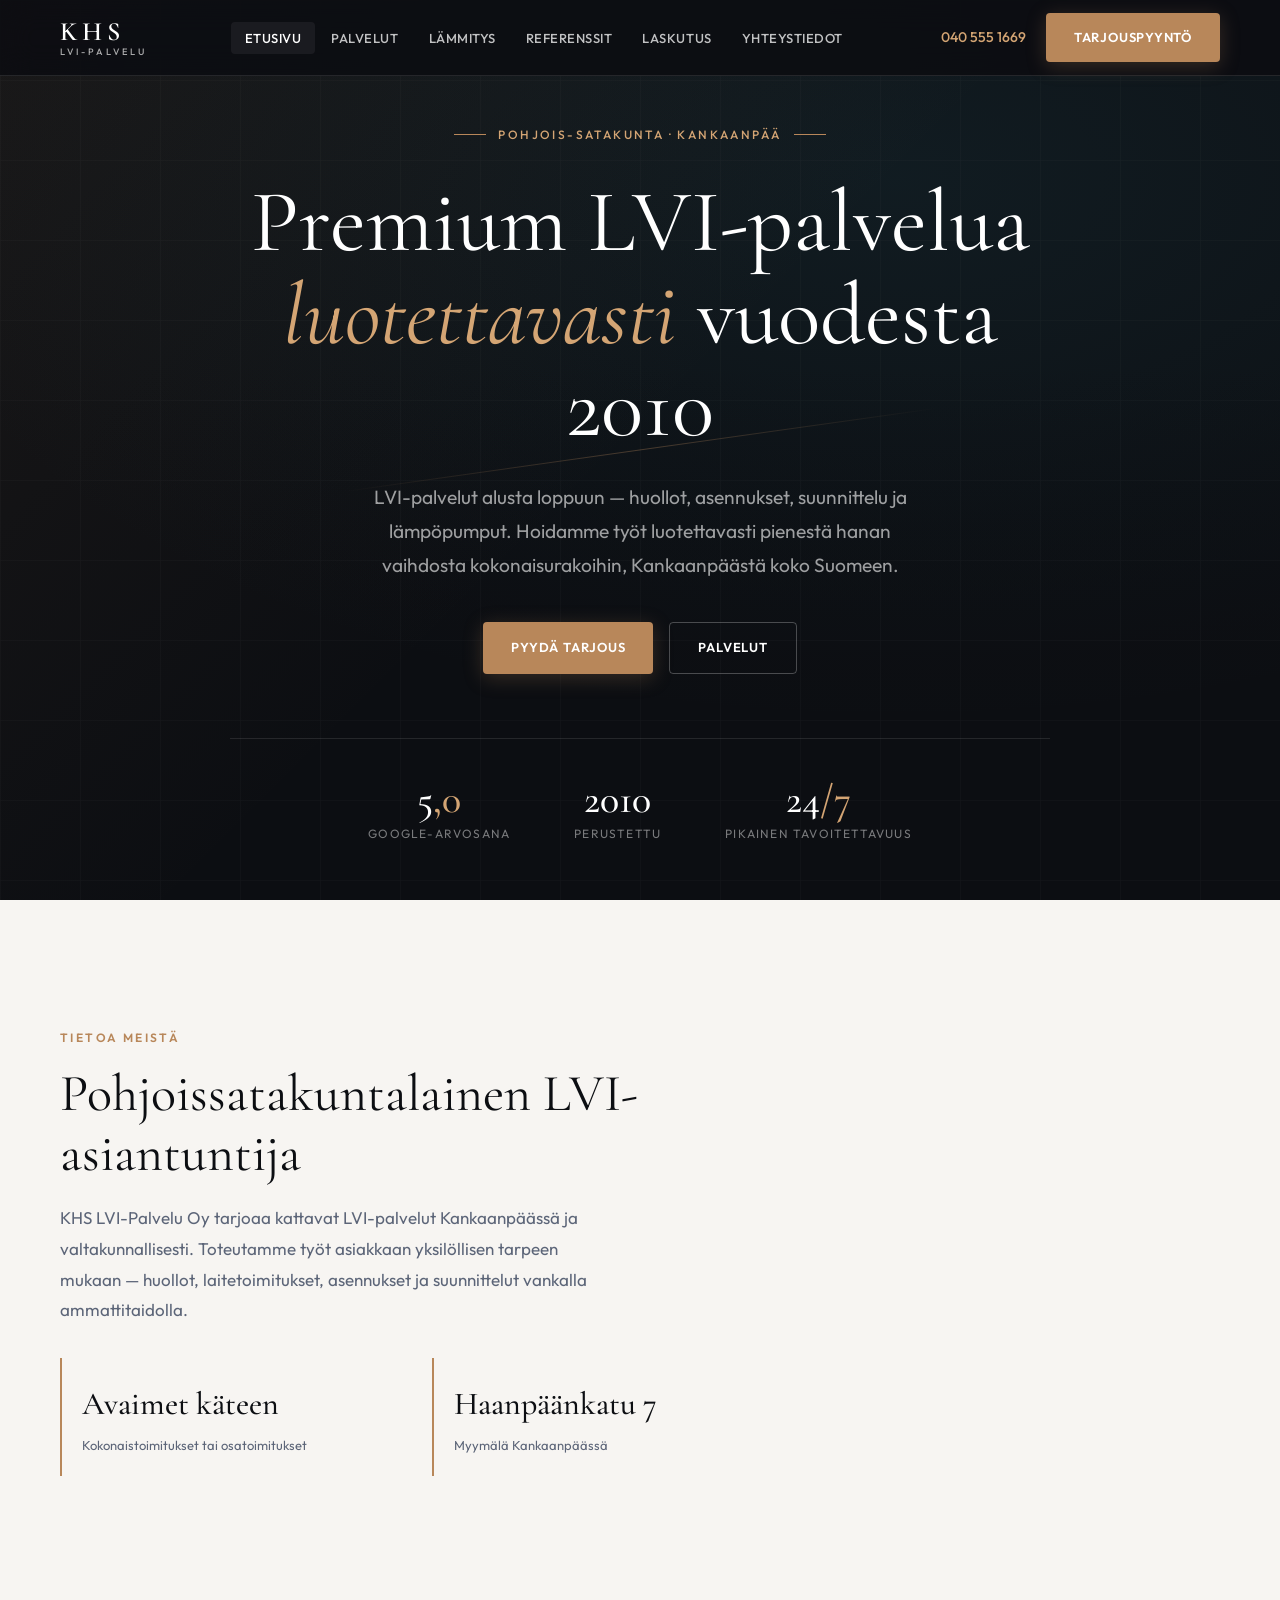
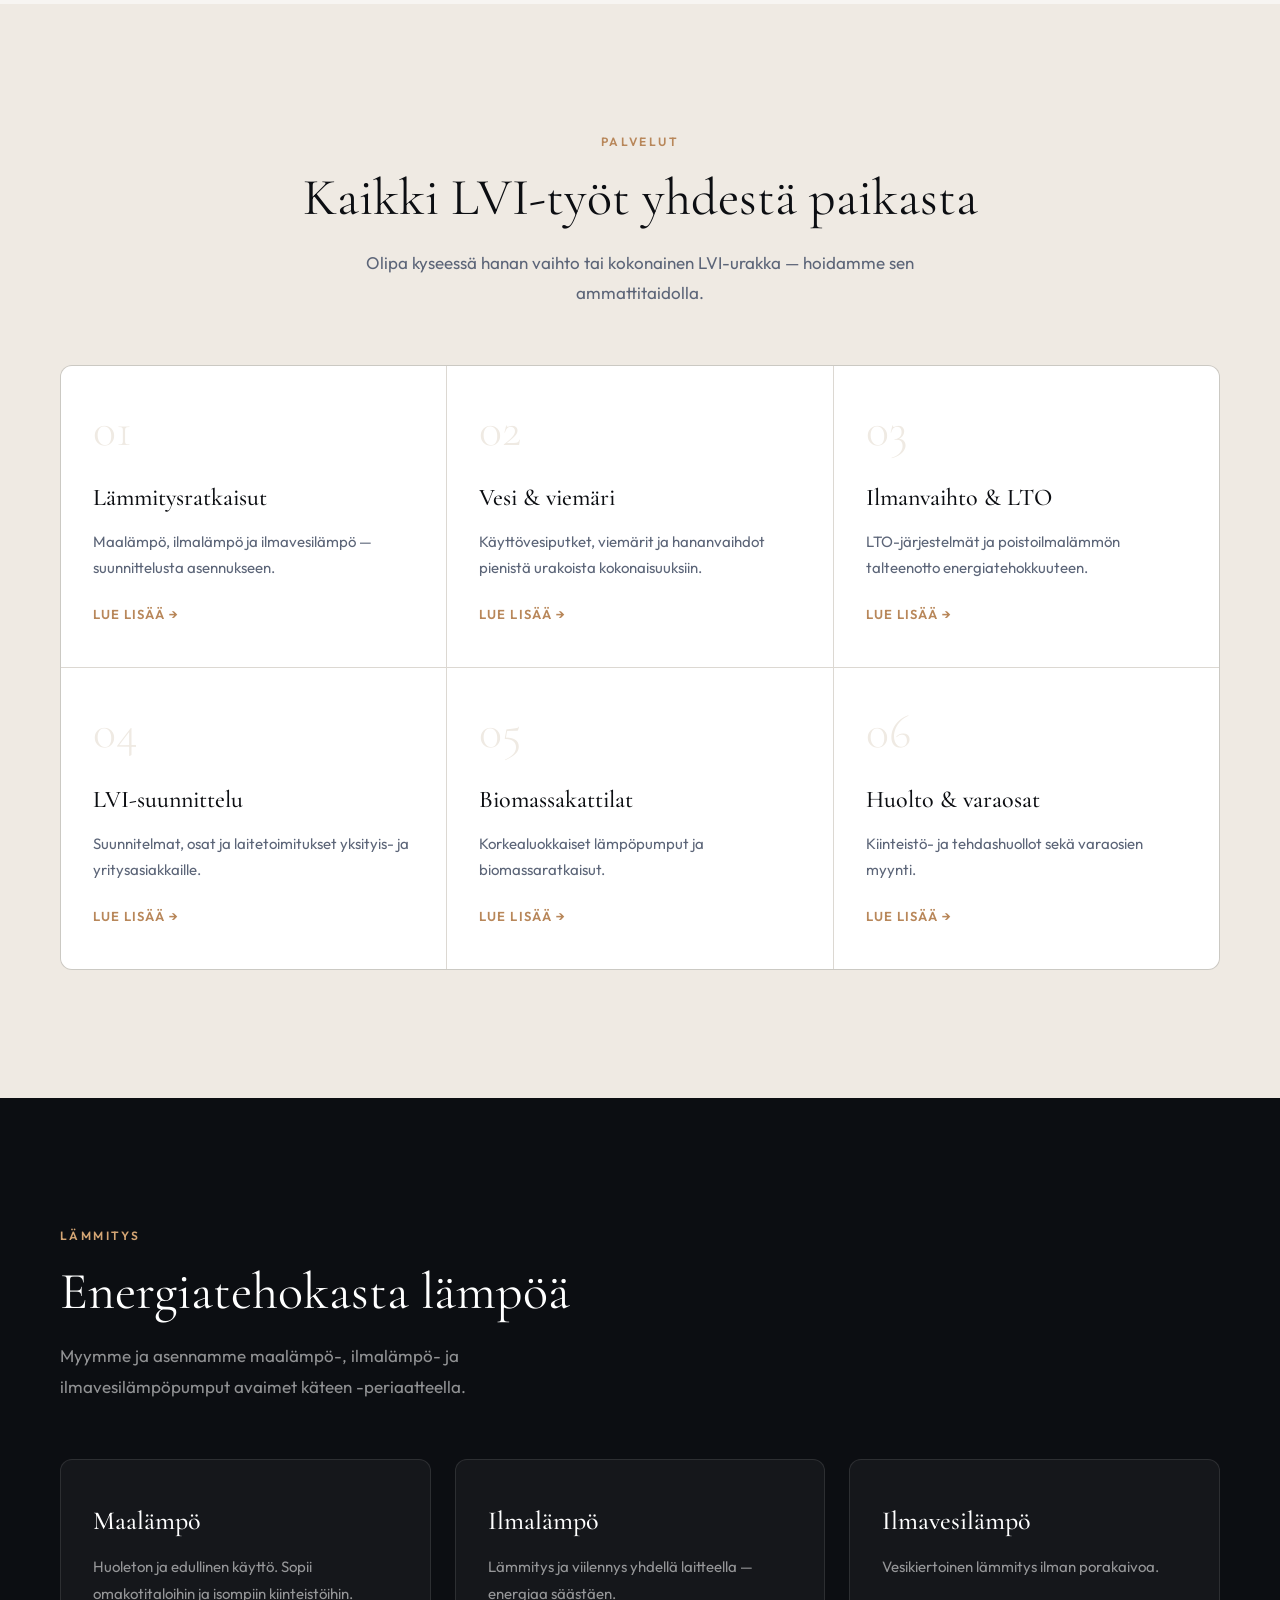
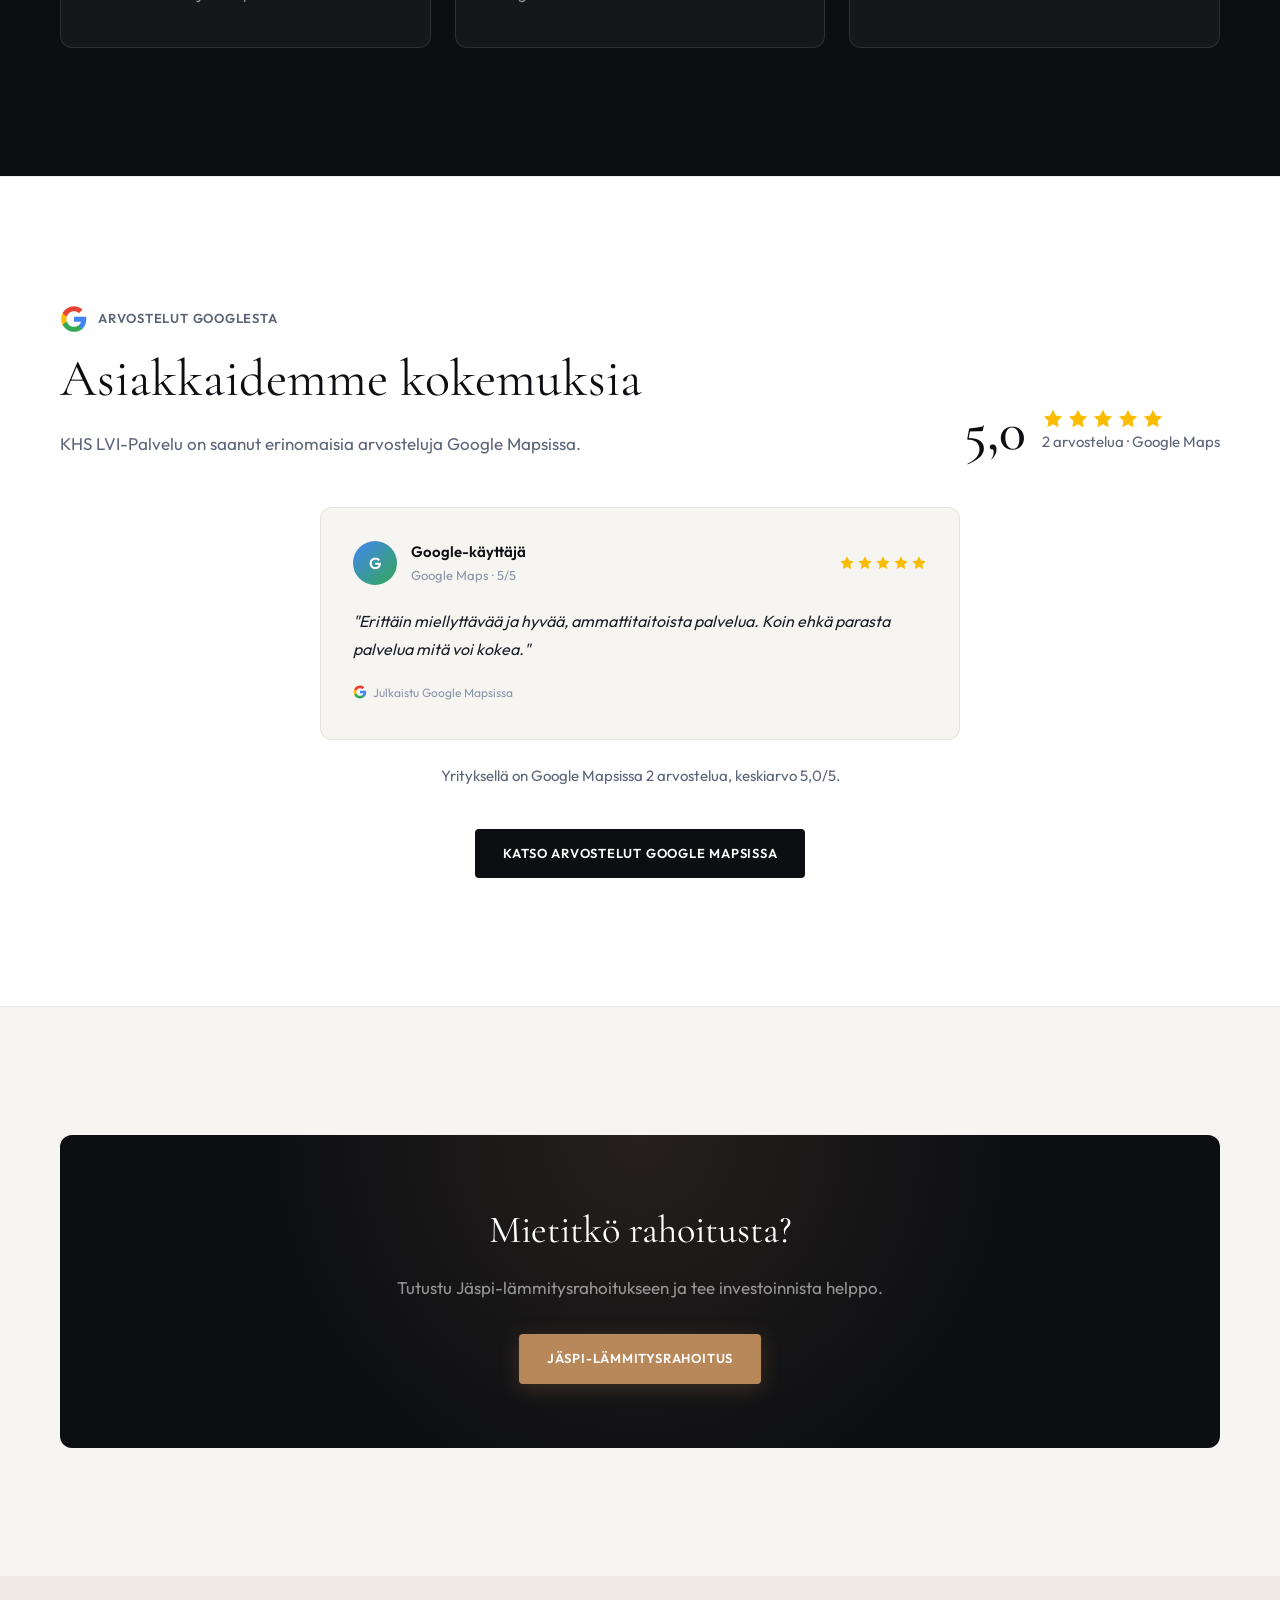
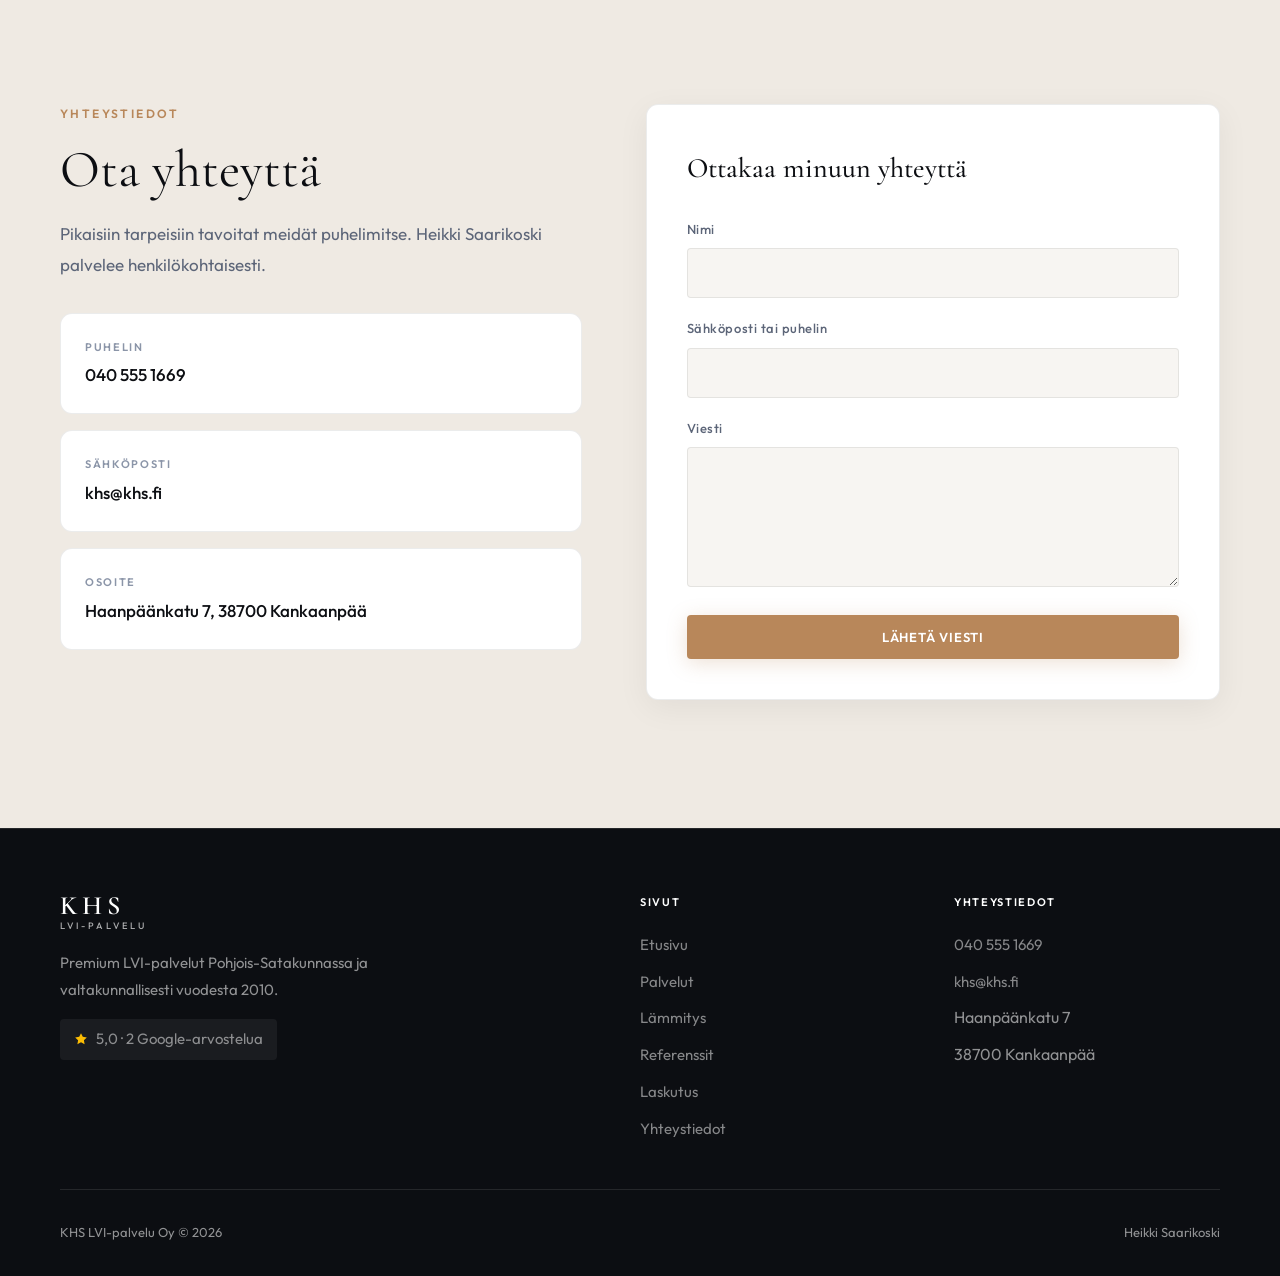
==== commit a5c421d9: "Improve contact page copy, reviews layout, and navigation Add Yhteystiedot to nav on all pages, refi" ====
--- a/index.html
+++ b/index.html
@@ -25,6 +25,7 @@
         <li><a href="lammitysratkaisut.html">Lämmitys</a></li>
         <li><a href="referenssit.html">Referenssit</a></li>
         <li><a href="laskutus.html">Laskutus</a></li>
+        <li><a href="yhteystiedot.html">Yhteystiedot</a></li>
       </ul>
       <div class="nav__right">
         <a href="tel:+358405551669" class="nav__phone">040 555 1669</a>
@@ -54,7 +55,7 @@
     <div class="hero__content">
       <p class="hero__eyebrow">Pohjois-Satakunta · Kankaanpää</p>
       <h1 class="hero__title">Premium LVI-palvelua<br><em>luotettavasti</em> vuodesta 2010</h1>
-      <p class="hero__lead">Huollot, asennukset, suunnittelu ja lämpöpumput — hanan vaihdosta kokonaisiin urakoihin, paikallisesti ja valtakunnallisesti.</p>
+      <p class="hero__lead">LVI-palvelut alusta loppuun — huollot, asennukset, suunnittelu ja lämpöpumput. Hoidamme työt luotettavasti pienestä hanan vaihdosta kokonaisurakoihin, Kankaanpäästä koko Suomeen.</p>
       <div class="hero__actions">
         <a href="yhteystiedot.html" class="btn btn--primary">Pyydä tarjous</a>
         <a href="palvelut.html" class="btn btn--outline">Palvelut</a>
@@ -319,6 +320,7 @@
             <li><a href="lammitysratkaisut.html">Lämmitys</a></li>
             <li><a href="referenssit.html">Referenssit</a></li>
             <li><a href="laskutus.html">Laskutus</a></li>
+            <li><a href="yhteystiedot.html">Yhteystiedot</a></li>
           </ul>
         </div>
         <div>
--- a/css/styles.css
+++ b/css/styles.css
@@ -55,6 +55,22 @@
   padding: 0 clamp(1.25rem, 4vw, 2.5rem);
 }
 
+.container--center {
+  display: flex;
+  justify-content: center;
+}
+
+.billing-card {
+  width: 100%;
+  max-width: 560px;
+  box-shadow: var(--shadow-soft);
+  text-align: center;
+}
+
+.billing-card .contact-cards {
+  text-align: left;
+}
+
 /* ─── Wordmark (no logo images) ─── */
 .wordmark {
   display: flex;
@@ -577,6 +593,85 @@
   text-align: center;
 }
 
+/* Compact reviews block (e.g. contact page) */
+.reviews-inline {
+  margin-top: 4rem;
+  padding: 2.5rem;
+  background: var(--white);
+  border: 1px solid var(--border);
+  border-radius: var(--radius-lg);
+  box-shadow: var(--shadow-soft);
+  max-width: 640px;
+  margin-left: auto;
+  margin-right: auto;
+  text-align: center;
+}
+
+.reviews-inline__badge {
+  display: inline-flex;
+  align-items: center;
+  gap: 0.5rem;
+  font-size: 0.8125rem;
+  font-weight: 600;
+  letter-spacing: 0.06em;
+  text-transform: uppercase;
+  color: var(--slate);
+  margin-bottom: 1.25rem;
+}
+
+.reviews-inline__score {
+  display: flex;
+  flex-direction: column;
+  align-items: center;
+  gap: 0.5rem;
+  margin-bottom: 1.5rem;
+}
+
+.reviews-inline__num {
+  font-family: var(--font-display);
+  font-size: 2.5rem;
+  font-weight: 500;
+  line-height: 1;
+  color: var(--ink);
+}
+
+.reviews-inline__stars {
+  display: flex;
+  gap: 3px;
+  color: var(--google-yellow);
+}
+
+.reviews-inline__stars svg {
+  width: 18px;
+  height: 18px;
+}
+
+.reviews-inline__count {
+  font-size: 0.875rem;
+  color: var(--slate);
+}
+
+.reviews-inline__quote {
+  font-size: 1.0625rem;
+  line-height: 1.75;
+  color: var(--ink-soft);
+  font-style: italic;
+  margin-bottom: 1.5rem;
+}
+
+.reviews-inline__link {
+  display: inline-flex;
+  align-items: center;
+  gap: 0.35rem;
+  font-size: 0.8125rem;
+  font-weight: 600;
+  letter-spacing: 0.04em;
+  text-transform: uppercase;
+  color: var(--copper);
+}
+
+.reviews-inline__link:hover { color: var(--ink); }
+
 /* ─── Sections ─── */
 .section {
   padding: clamp(5rem, 12vw, 8rem) 0;
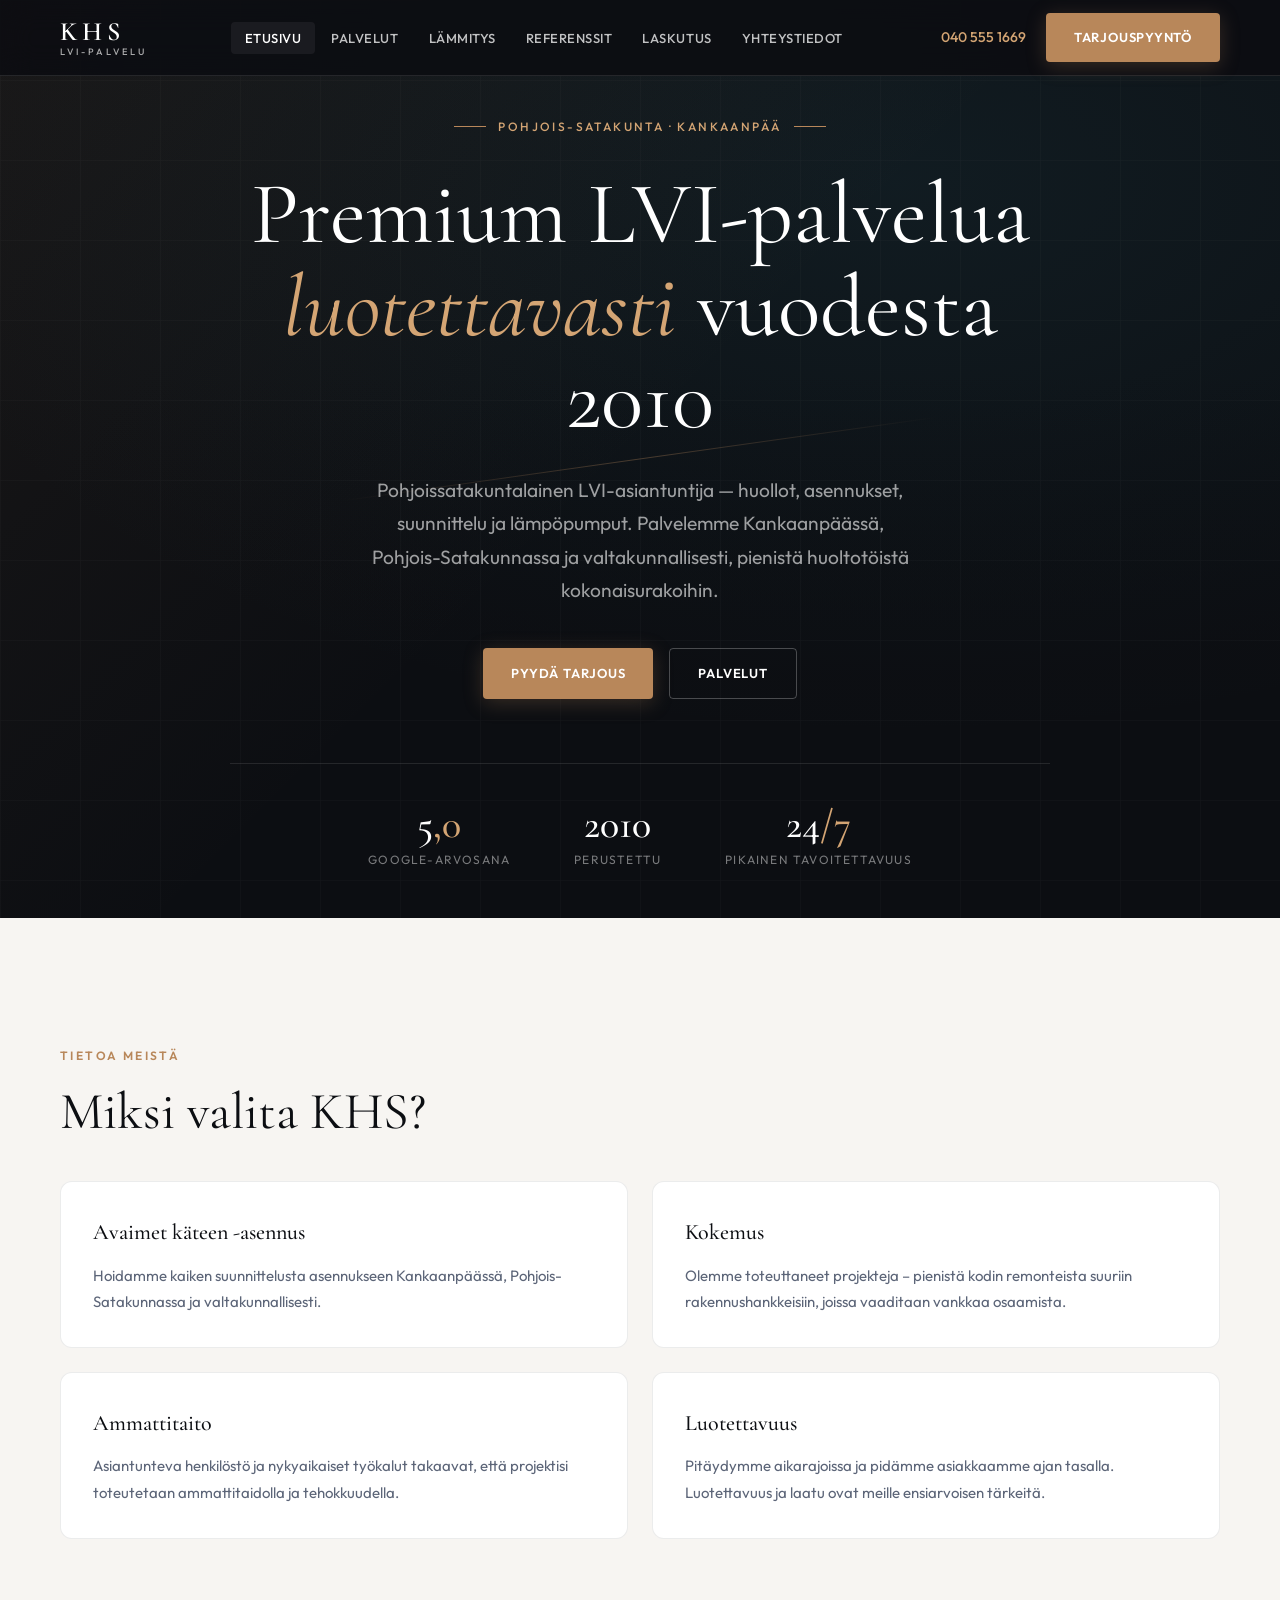
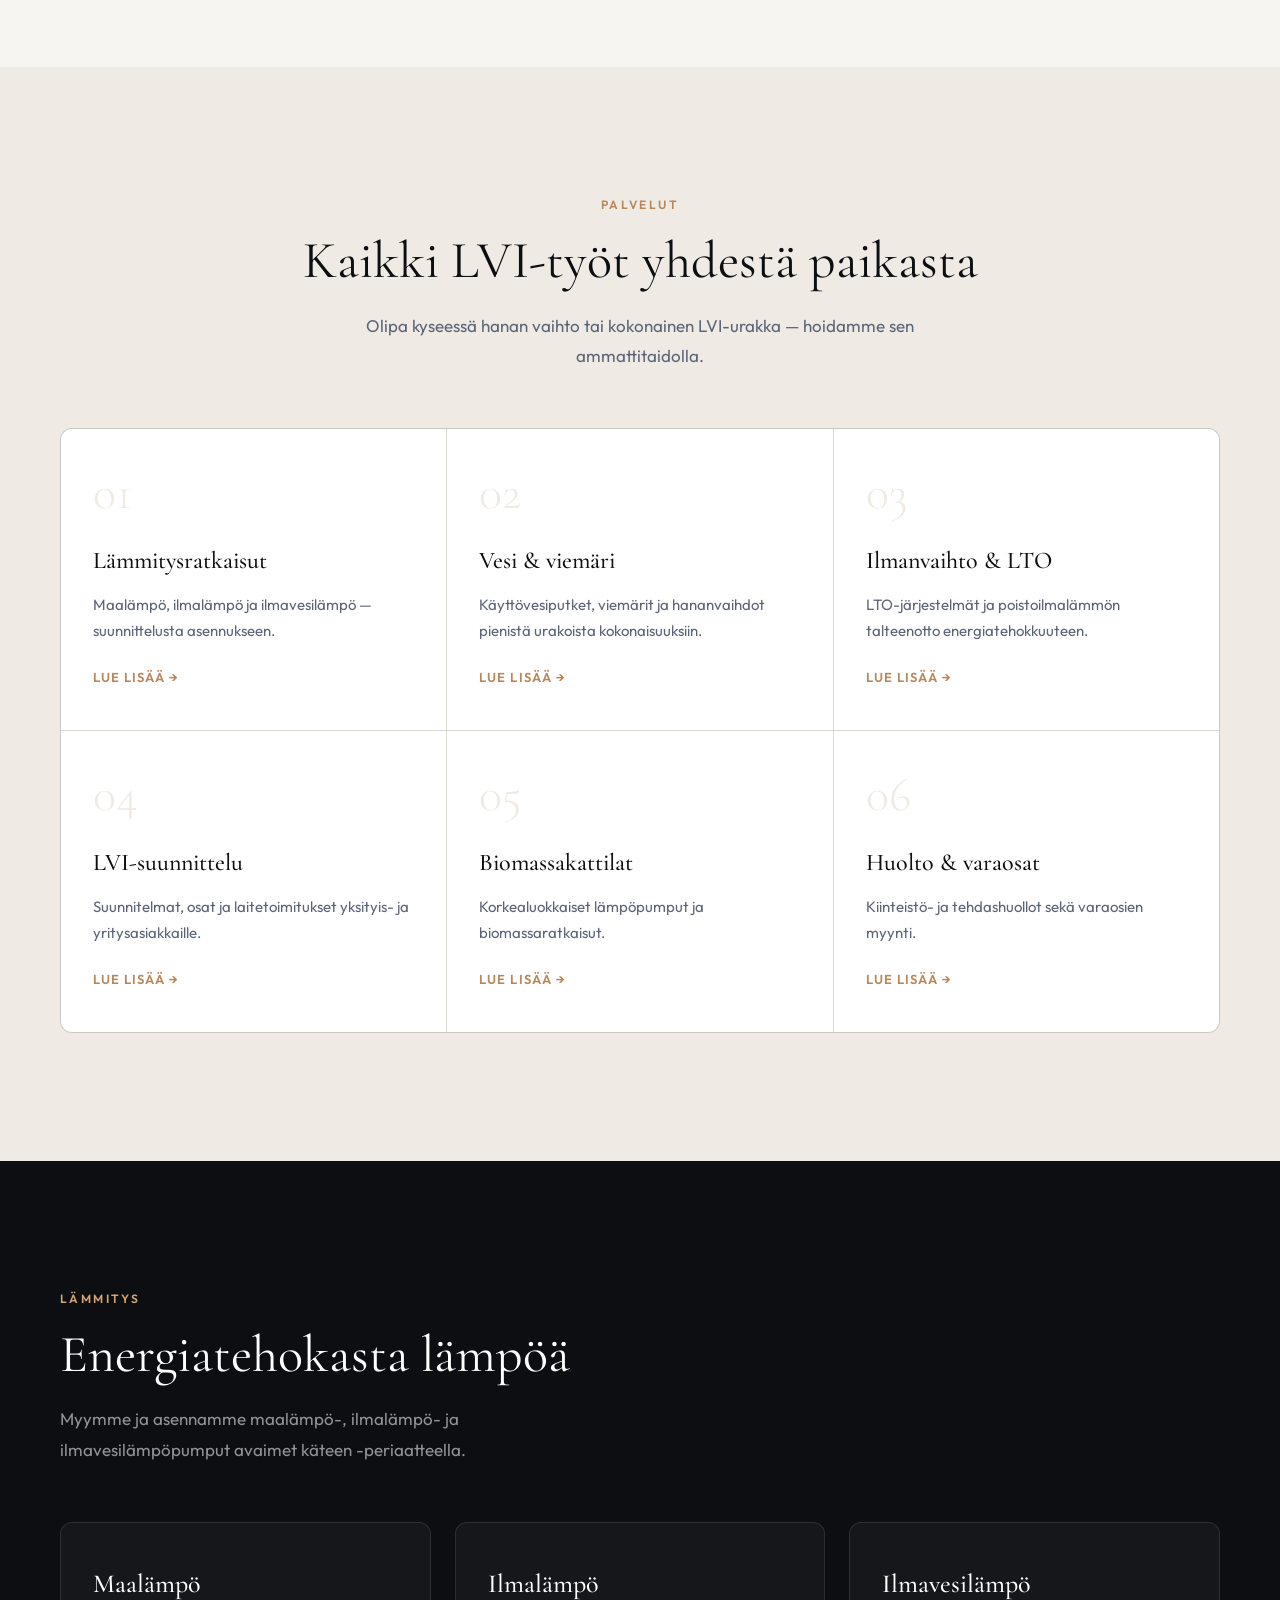
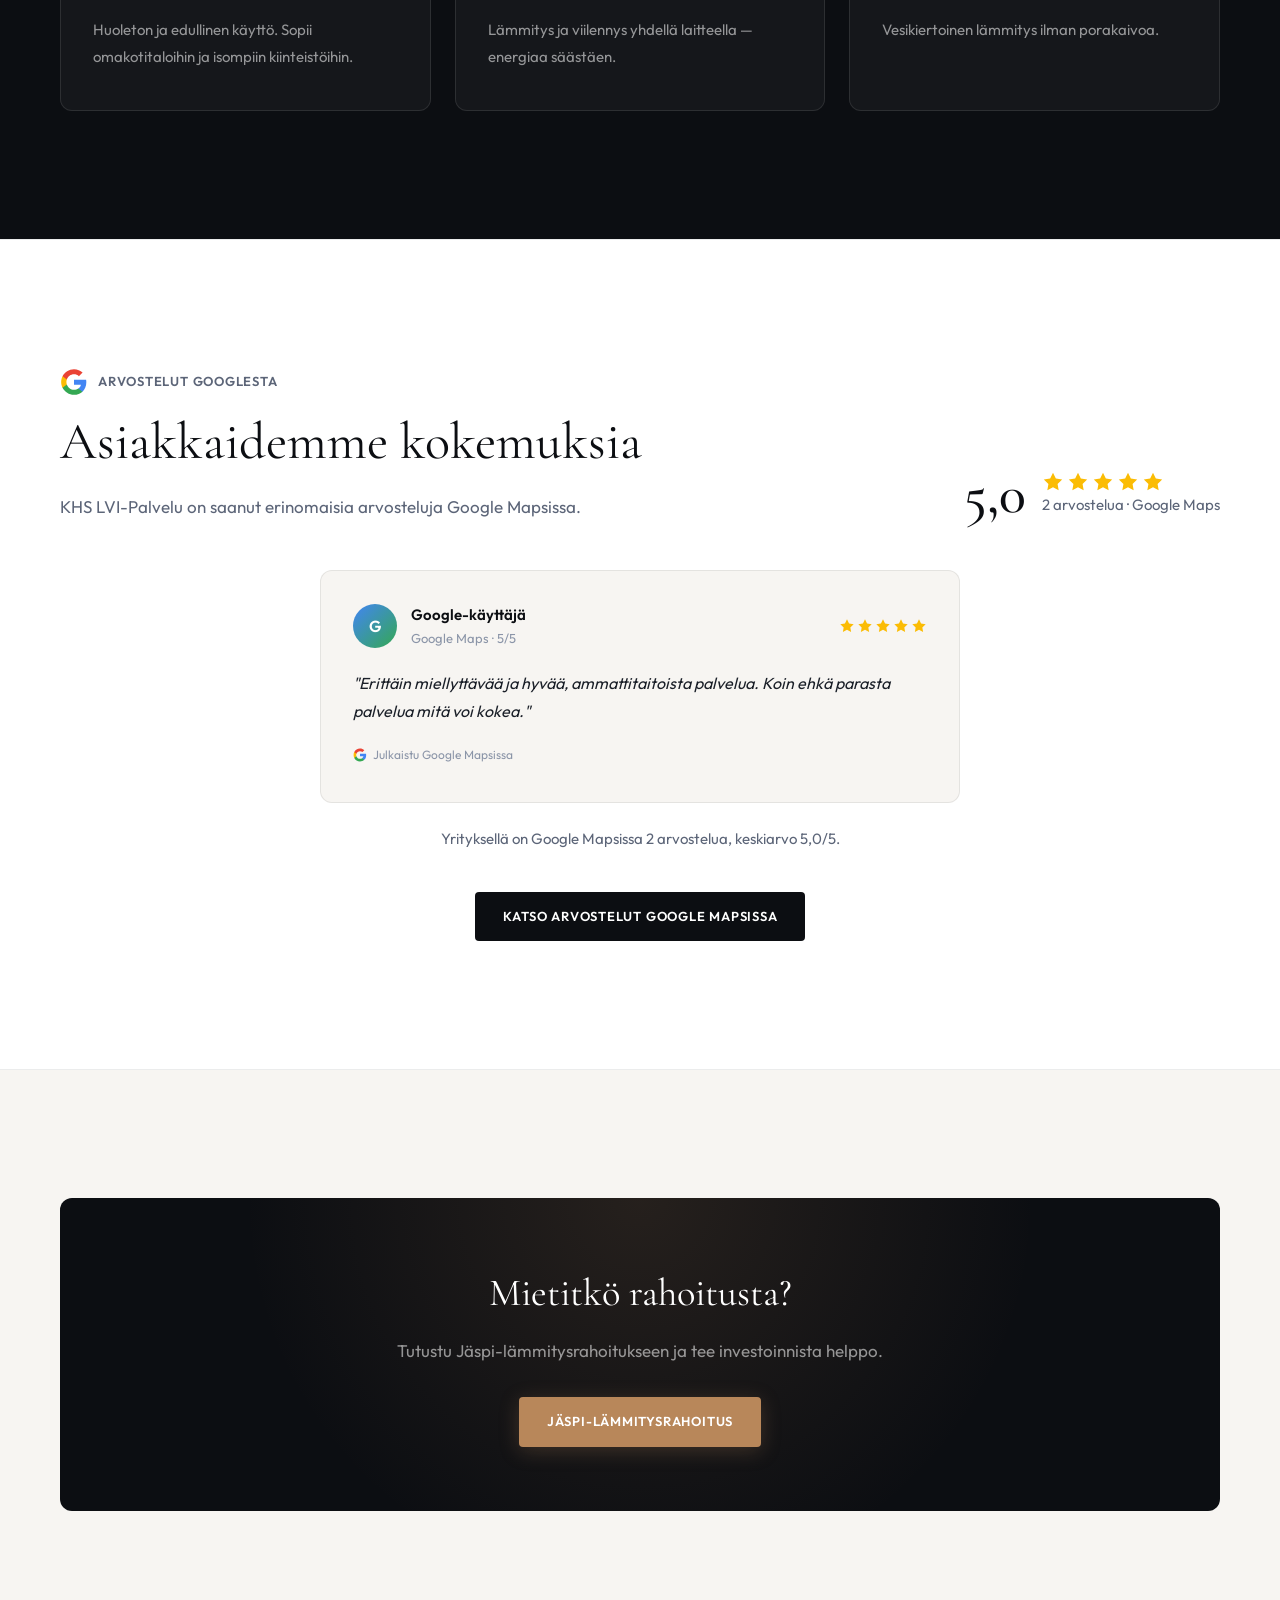
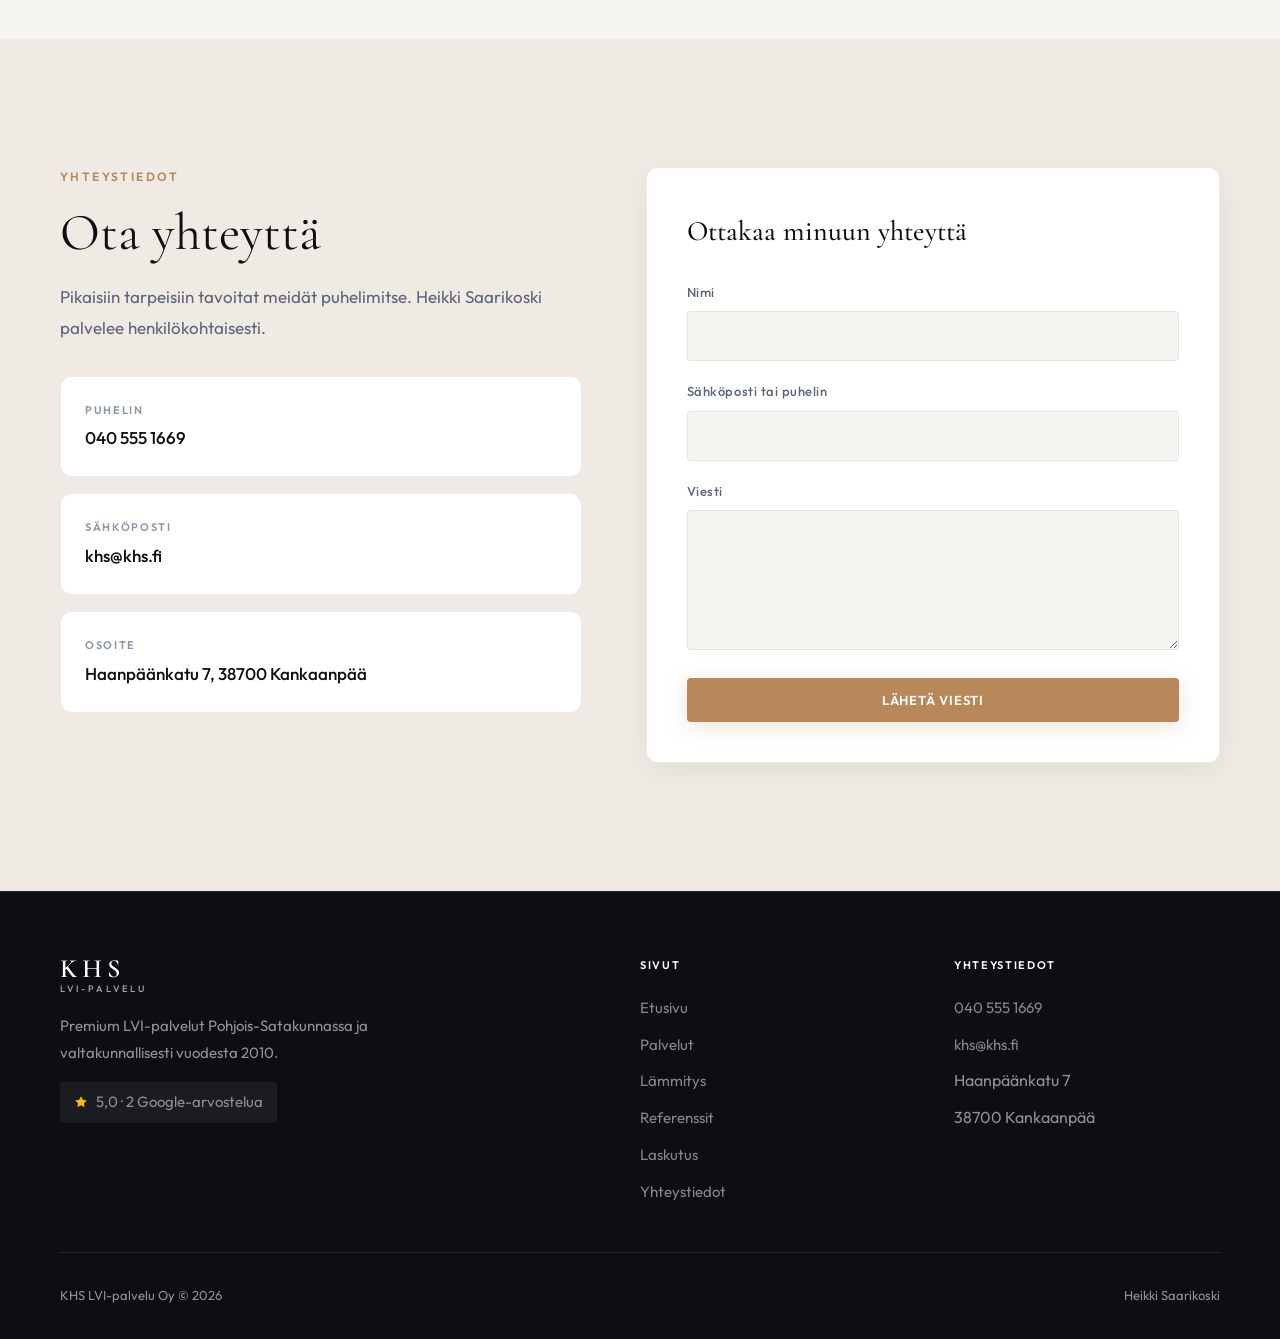
==== commit a91df5b8: "Update about section and fix hero copy for service area Add Miksi valita KHS cards and align hero te" ====
--- a/index.html
+++ b/index.html
@@ -55,7 +55,7 @@
     <div class="hero__content">
       <p class="hero__eyebrow">Pohjois-Satakunta · Kankaanpää</p>
       <h1 class="hero__title">Premium LVI-palvelua<br><em>luotettavasti</em> vuodesta 2010</h1>
-      <p class="hero__lead">LVI-palvelut alusta loppuun — huollot, asennukset, suunnittelu ja lämpöpumput. Hoidamme työt luotettavasti pienestä hanan vaihdosta kokonaisurakoihin, Kankaanpäästä koko Suomeen.</p>
+      <p class="hero__lead">Pohjoissatakuntalainen LVI-asiantuntija — huollot, asennukset, suunnittelu ja lämpöpumput. Palvelemme Kankaanpäässä, Pohjois-Satakunnassa ja valtakunnallisesti, pienistä huoltotöistä kokonaisurakoihin.</p>
       <div class="hero__actions">
         <a href="yhteystiedot.html" class="btn btn--primary">Pyydä tarjous</a>
         <a href="palvelut.html" class="btn btn--outline">Palvelut</a>
@@ -80,20 +80,27 @@
   <!-- About -->
   <section class="section">
     <div class="container">
-      <div class="reveal" style="max-width:720px">
-          <p class="section__eyebrow">Tietoa meistä</p>
-          <h2 class="section__title">Pohjoissatakuntalainen LVI-asiantuntija</h2>
-          <p class="section__desc">KHS LVI-Palvelu Oy tarjoaa kattavat LVI-palvelut Kankaanpäässä ja valtakunnallisesti. Toteutamme työt asiakkaan yksilöllisen tarpeen mukaan — huollot, laitetoimitukset, asennukset ja suunnittelut vankalla ammattitaidolla.</p>
-          <div class="split__stat-row">
-            <div class="split__stat">
-              <div class="split__stat-value">Avaimet käteen</div>
-              <div class="split__stat-label">Kokonaistoimitukset tai osatoimitukset</div>
-            </div>
-            <div class="split__stat">
-              <div class="split__stat-value">Haanpäänkatu 7</div>
-              <div class="split__stat-label">Myymälä Kankaanpäässä</div>
-            </div>
-          </div>
+      <div class="reveal">
+        <p class="section__eyebrow">Tietoa meistä</p>
+        <h2 class="section__title">Miksi valita KHS?</h2>
+        <div class="why-grid">
+          <div class="why-card">
+            <h3>Avaimet käteen -asennus</h3>
+            <p>Hoidamme kaiken suunnittelusta asennukseen Kankaanpäässä, Pohjois-Satakunnassa ja valtakunnallisesti.</p>
+          </div>
+          <div class="why-card">
+            <h3>Kokemus</h3>
+            <p>Olemme toteuttaneet projekteja – pienistä kodin remonteista suuriin rakennushankkeisiin, joissa vaaditaan vankkaa osaamista.</p>
+          </div>
+          <div class="why-card">
+            <h3>Ammattitaito</h3>
+            <p>Asiantunteva henkilöstö ja nykyaikaiset työkalut takaavat, että projektisi toteutetaan ammattitaidolla ja tehokkuudella.</p>
+          </div>
+          <div class="why-card">
+            <h3>Luotettavuus</h3>
+            <p>Pitäydymme aikarajoissa ja pidämme asiakkaamme ajan tasalla. Luotettavuus ja laatu ovat meille ensiarvoisen tärkeitä.</p>
+          </div>
+        </div>
       </div>
     </div>
   </section>
--- a/css/styles.css
+++ b/css/styles.css
@@ -734,6 +734,45 @@
   transform: translateY(0);
 }
 
+/* ─── Why KHS ─── */
+.why-grid {
+  display: grid;
+  grid-template-columns: repeat(2, 1fr);
+  gap: 1.5rem;
+  margin-top: 2.5rem;
+}
+
+.why-card {
+  padding: 2rem;
+  background: var(--white);
+  border: 1px solid var(--border);
+  border-radius: var(--radius-lg);
+  transition: box-shadow 0.35s var(--ease), border-color 0.35s;
+}
+
+.why-card:hover {
+  border-color: rgba(184, 135, 90, 0.35);
+  box-shadow: var(--shadow-soft);
+}
+
+.why-card h3 {
+  font-family: var(--font-display);
+  font-size: 1.375rem;
+  font-weight: 500;
+  margin-bottom: 0.75rem;
+  color: var(--ink);
+}
+
+.why-card p {
+  font-size: 0.9375rem;
+  color: var(--slate);
+  line-height: 1.75;
+}
+
+@media (max-width: 700px) {
+  .why-grid { grid-template-columns: 1fr; }
+}
+
 /* ─── Services ─── */
 .services-grid {
   display: grid;
